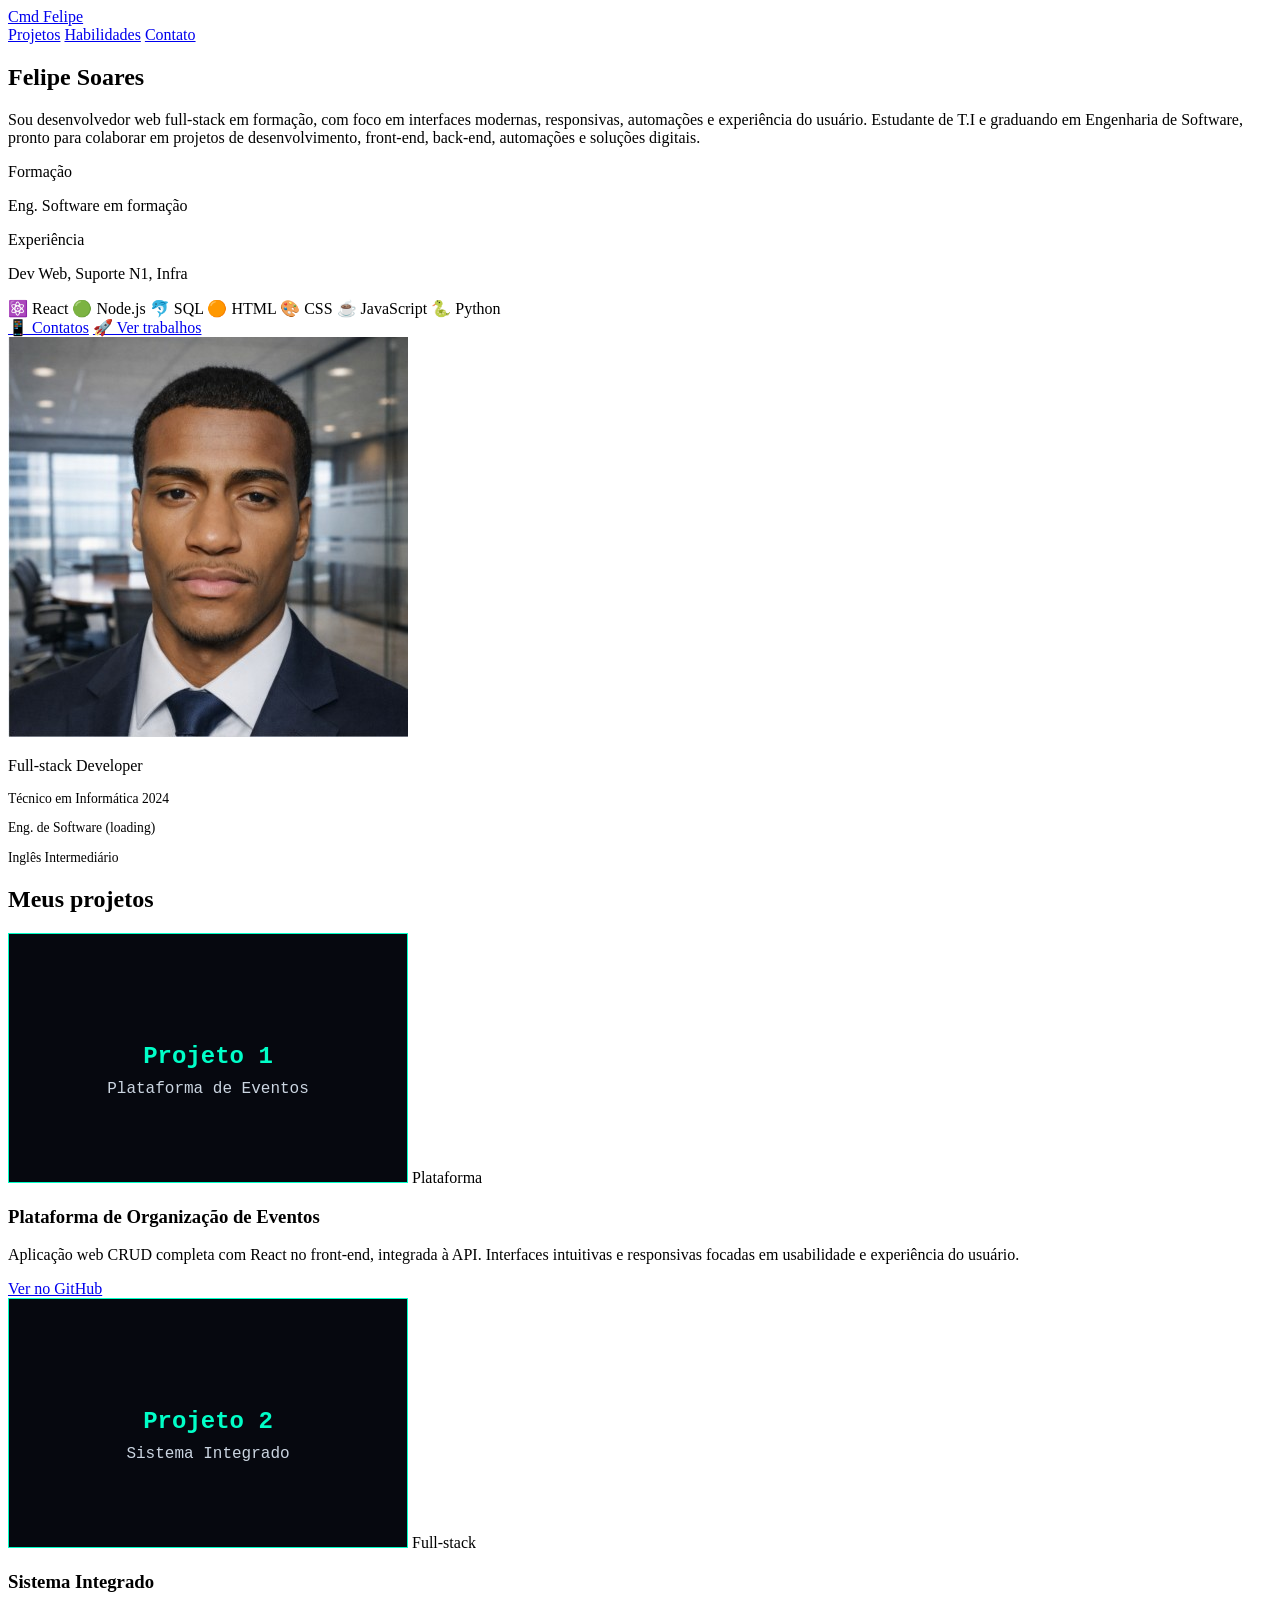
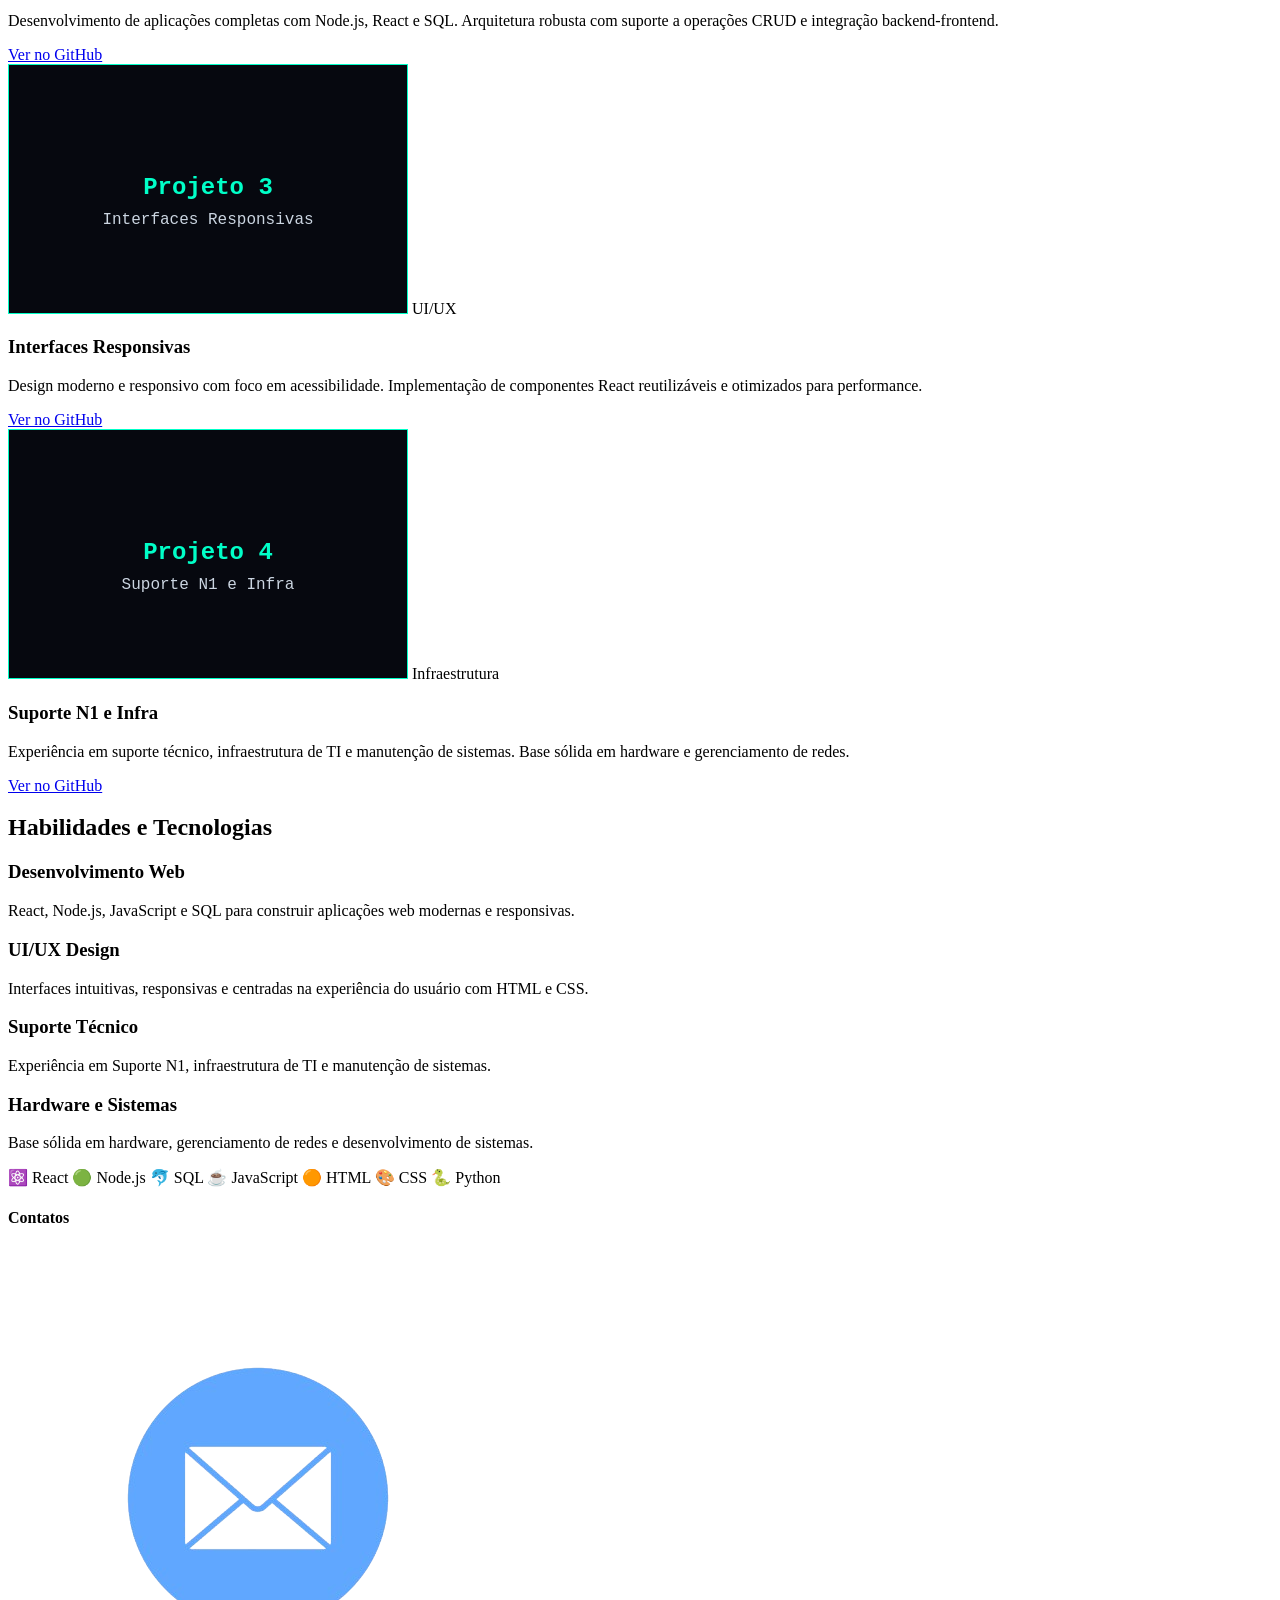
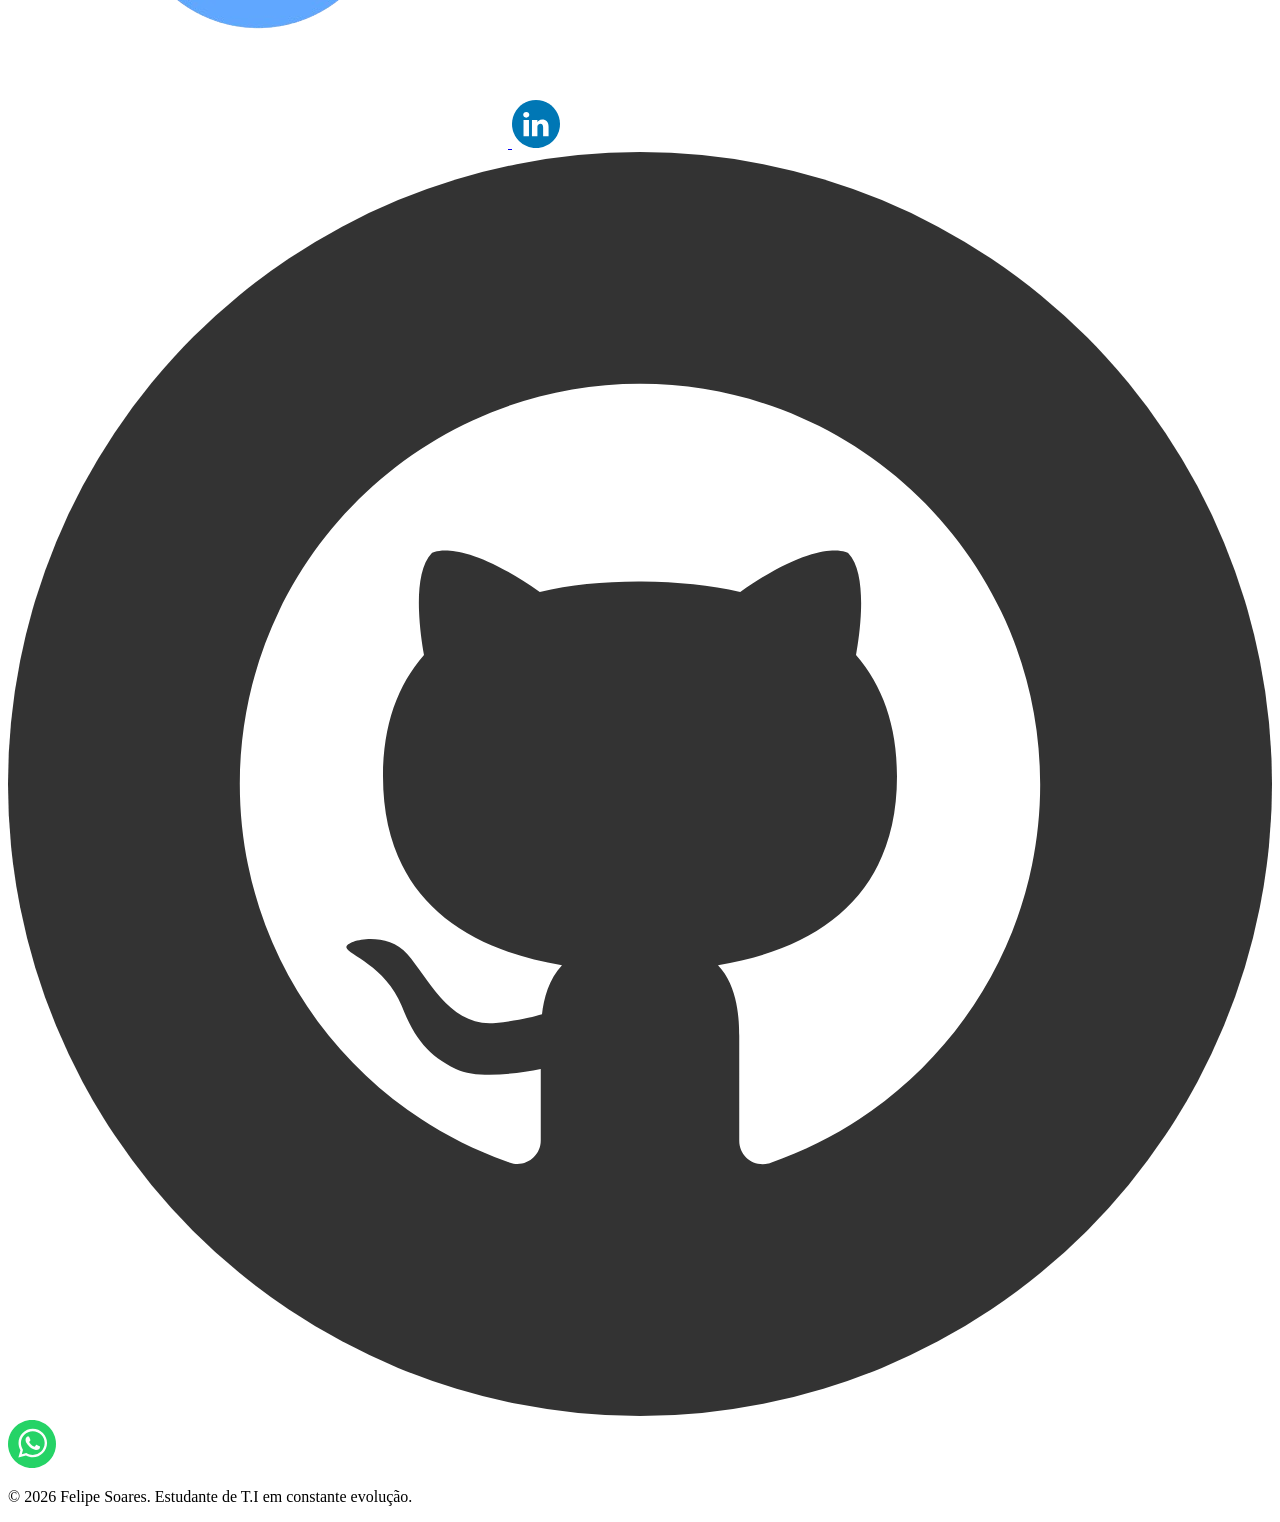
==== index.html @ 206a9bd6 "1" ====
<!DOCTYPE html>
<html lang="pt-BR">

<head>
    <meta charset="UTF-8">
    <meta name="viewport" content="width=device-width, initial-scale=1.0">
    <link rel="stylesheet" href="./index.css">
    <title>Felipe Soares | Portfólio</title>
</head>

<body>

    <div class="pagina-home">

        <header class="topo">
            <a class="logo" href="#">Cmd Felipe</a>
            <nav class="nav-menu">
                <a href="#projetos">Projetos</a>
                <a href="#servicos">Habilidades</a>
                <a href="#contato">Contato</a>
            </nav>
        </header>

        <main class="hero">
            <section class="intro">
                <h1>Felipe Soares</h1>
                <p>Sou desenvolvedor web full-stack em formação, com foco em interfaces modernas, responsivas, automações e experiência do usuário. Estudante de T.I e graduando em Engenharia de Software, pronto para colaborar em projetos de desenvolvimento, front-end, back-end, automações e soluções digitais.</p>

                <div class="info-boxes">
                    <div>
                        <span class="label">Formação</span>
                        <p>Eng. Software em formação</p>
                    </div>
                    <div>
                        <span class="label">Experiência</span>
                        <p>Dev Web, Suporte N1, Infra</p>
                    </div>
                </div>

                <div class="tech-icons" aria-label="Tecnologias">
                    <span>⚛️ React</span>
                    <span>🟢 Node.js</span>
                    <span>🐬 SQL</span>
                    <span>🟠 HTML</span>
                    <span>🎨 CSS</span>
                    <span>☕ JavaScript</span>
                    <span>🐍 Python</span>
                </div>

                <div class="contatos-rapidos">
                    <a href="#contato">📱 Contatos</a>
                    <a href="#projetos">🚀 Ver trabalhos</a>
                </div>
            </section>

            <aside class="perfil">
                <div class="foto-perfil">
                    <img src="../../../public/assets/images/Felipe.jpg" alt="Foto de perfil de Felipe Soares" />
                </div>
                <div class="perfil-dados">
                    <p>Full-stack Developer</p>
                    <p style="font-size: 0.85rem; margin-top: 0.5rem;">Técnico em Informática 2024</p>
                    <p style="font-size: 0.85rem; margin-top: 0.5rem;">Eng. de Software (loading)</p>
                    <p style="font-size: 0.85rem; margin-top: 0.5rem;">Inglês Intermediário</p>
                </div>
            </aside>
        </main>

        <main id="projetos" class="projetos">
            <h2>Meus projetos</h2>
            <div class="cards">
                <article class="card">
                    <img src="../../../public/assets/images/project1.svg" alt="Plataforma de Organização de Eventos">
                    <span class="tag">Plataforma</span>
                    <h3>Plataforma de Organização de Eventos</h3>
                    <p>Aplicação web CRUD completa com React no front-end, integrada à API. Interfaces intuitivas e responsivas focadas em usabilidade e experiência do usuário.</p>
                    <a href="https://github.com/felipe/project1" class="github-link" target="_blank">Ver no GitHub</a>
                </article>
                <article class="card">
                    <img src="../../../public/assets/images/project2.svg" alt="Sistema Integrado">
                    <span class="tag">Full-stack</span>
                    <h3>Sistema Integrado</h3>
                    <p>Desenvolvimento de aplicações completas com Node.js, React e SQL. Arquitetura robusta com suporte a operações CRUD e integração backend-frontend.</p>
                    <a href="https://github.com/felipe/project2" class="github-link" target="_blank">Ver no GitHub</a>
                </article>
                <article class="card">
                    <img src="../../../public/assets/images/project3.svg" alt="Interfaces Responsivas">
                    <span class="tag">UI/UX</span>
                    <h3>Interfaces Responsivas</h3>
                    <p>Design moderno e responsivo com foco em acessibilidade. Implementação de componentes React reutilizáveis e otimizados para performance.</p>
                    <a href="https://github.com/felipe/project3" class="github-link" target="_blank">Ver no GitHub</a>
                </article>
                <article class="card">
                    <img src="../../../public/assets/images/project4.svg" alt="Suporte N1 e Infra">
                    <span class="tag">Infraestrutura</span>
                    <h3>Suporte N1 e Infra</h3>
                    <p>Experiência em suporte técnico, infraestrutura de TI e manutenção de sistemas. Base sólida em hardware e gerenciamento de redes.</p>
                    <a href="https://github.com/felipe/project4" class="github-link" target="_blank">Ver no GitHub</a>
                </article>
            </div>
        </main>

        <main id="servicos" class="servicos">
            <h2>Habilidades e Tecnologias</h2>
            <div class="servico-lista">
                <section>
                    <h3>Desenvolvimento Web</h3>
                    <p>React, Node.js, JavaScript e SQL para construir aplicações web modernas e responsivas.</p>
                </section>
                <section>
                    <h3>UI/UX Design</h3>
                    <p>Interfaces intuitivas, responsivas e centradas na experiência do usuário com HTML e CSS.</p>
                </section>
                <section>
                    <h3>Suporte Técnico</h3>
                    <p>Experiência em Suporte N1, infraestrutura de TI e manutenção de sistemas.</p>
                </section>
                <section>
                    <h3>Hardware e Sistemas</h3>
                    <p>Base sólida em hardware, gerenciamento de redes e desenvolvimento de sistemas.</p>
                </section>
            </div>

            <div class="linguagens">
                <span>⚛️ React</span>
                <span>🟢 Node.js</span>
                <span>🐬 SQL</span>
                <span>☕ JavaScript</span>
                <span>🟠 HTML</span>
                <span>🎨 CSS</span>
                <span>🐍 Python</span>
            </div>
        </main>

        <footer id="contato" class="rodape">
            <h4>Contatos</h4>
            <div class="footer-icons">
                <a href="mailto:fs.oliveira0014@gmail.com" title="Email" class="icon-link">
                    <img src="../../../public/assets/images/Email.png" alt="Email" />
                </a>
                <a href="https://www.linkedin.com/in/felipe-soares-917616301" target="_blank" title="LinkedIn" class="icon-link">
                    <img src="../../../public/assets/images/LinkedIN.svg" alt="LinkedIn" />
                </a>
                <a href="https://github.com/felipehtt" target="_blank" title="GitHub" class="icon-link">
                    <img src="../../../public/assets/images/Github.svg" alt="GitHub" />
                </a>
                <a href="http://wa.me/5511962652061" target="_blank" title="WhatsApp" class="icon-link">
                    <img src="../../../public/assets/images/WhatsApp.svg" alt="WhatsApp" />
                </a>
            </div>
            <p class="footer-copy">© 2026 Felipe Soares. Estudante de T.I em constante evolução.</p>
        </footer>

    </div>

</body>

</html>
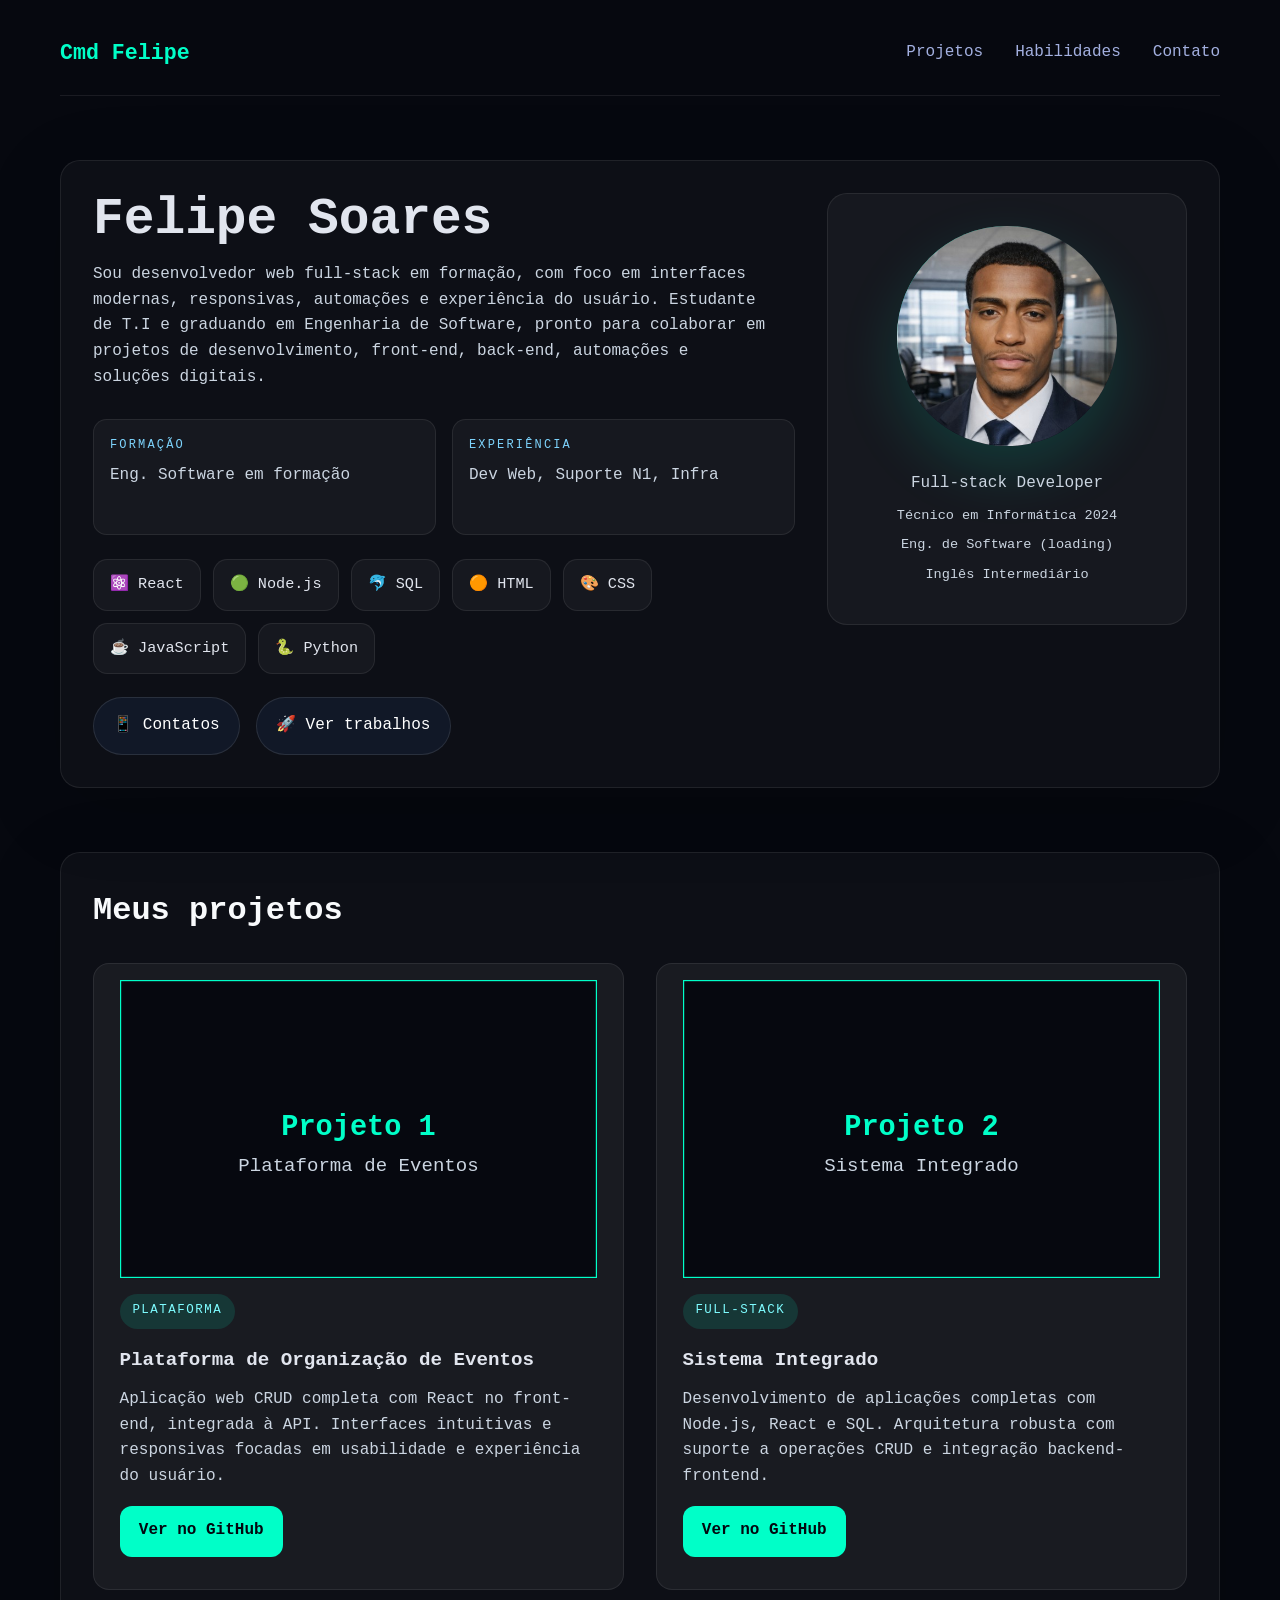
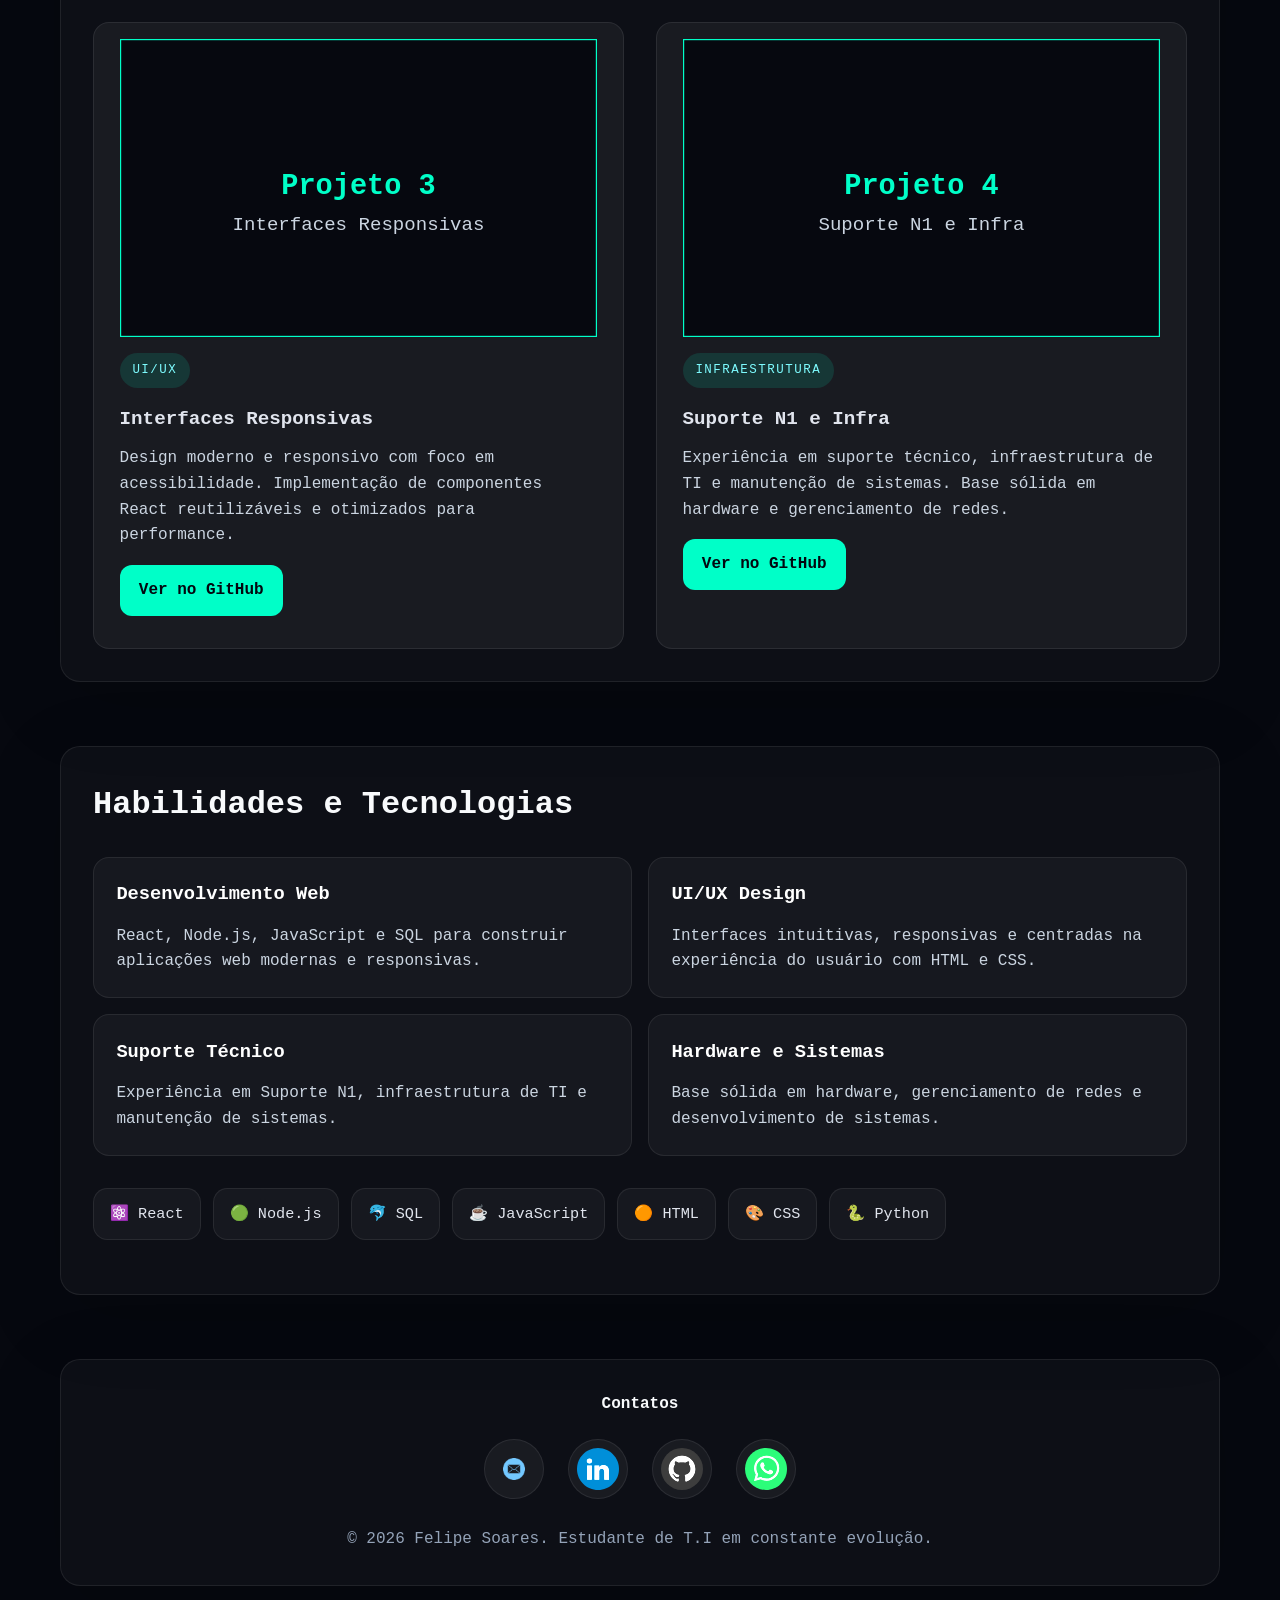
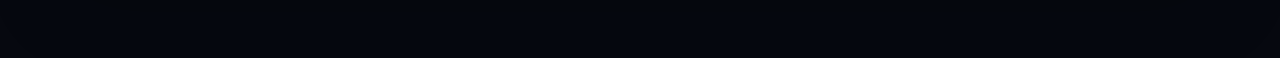
==== commit 70a6bd0f: "7" ====
--- a/index.html
+++ b/index.html
@@ -55,7 +55,7 @@
 
             <aside class="perfil">
                 <div class="foto-perfil">
-                    <img src="../../../public/assets/images/Felipe.jpg" alt="Foto de perfil de Felipe Soares" />
+                    <img src="./public/assets/images/Felipe.jpg" alt="Foto de perfil de Felipe Soares" />
                 </div>
                 <div class="perfil-dados">
                     <p>Full-stack Developer</p>
@@ -70,28 +70,28 @@
             <h2>Meus projetos</h2>
             <div class="cards">
                 <article class="card">
-                    <img src="../../../public/assets/images/project1.svg" alt="Plataforma de Organização de Eventos">
+                    <img src="./public/assets/images/project1.svg" alt="Plataforma de Organização de Eventos">
                     <span class="tag">Plataforma</span>
                     <h3>Plataforma de Organização de Eventos</h3>
                     <p>Aplicação web CRUD completa com React no front-end, integrada à API. Interfaces intuitivas e responsivas focadas em usabilidade e experiência do usuário.</p>
                     <a href="https://github.com/felipe/project1" class="github-link" target="_blank">Ver no GitHub</a>
                 </article>
                 <article class="card">
-                    <img src="../../../public/assets/images/project2.svg" alt="Sistema Integrado">
+                    <img src="./public/assets/images/project2.svg" alt="Sistema Integrado">
                     <span class="tag">Full-stack</span>
                     <h3>Sistema Integrado</h3>
                     <p>Desenvolvimento de aplicações completas com Node.js, React e SQL. Arquitetura robusta com suporte a operações CRUD e integração backend-frontend.</p>
                     <a href="https://github.com/felipe/project2" class="github-link" target="_blank">Ver no GitHub</a>
                 </article>
                 <article class="card">
-                    <img src="../../../public/assets/images/project3.svg" alt="Interfaces Responsivas">
+                    <img src="./public/assets/images/project3.svg" alt="Interfaces Responsivas">
                     <span class="tag">UI/UX</span>
                     <h3>Interfaces Responsivas</h3>
                     <p>Design moderno e responsivo com foco em acessibilidade. Implementação de componentes React reutilizáveis e otimizados para performance.</p>
                     <a href="https://github.com/felipe/project3" class="github-link" target="_blank">Ver no GitHub</a>
                 </article>
                 <article class="card">
-                    <img src="../../../public/assets/images/project4.svg" alt="Suporte N1 e Infra">
+                    <img src="./public/assets/images/project4.svg" alt="Suporte N1 e Infra">
                     <span class="tag">Infraestrutura</span>
                     <h3>Suporte N1 e Infra</h3>
                     <p>Experiência em suporte técnico, infraestrutura de TI e manutenção de sistemas. Base sólida em hardware e gerenciamento de redes.</p>
--- a/index.css
+++ b/index.css
@@ -0,0 +1,407 @@
+:root {
+    color-scheme: dark;
+    color: #e1e5ee;
+    background: #06080f;
+    font-family: 'Courier New', Courier, monospace;
+    font-size: 16px;
+    line-height: 1.6;
+    scroll-behavior: smooth;
+}
+
+* {
+    box-sizing: border-box;
+}
+
+html, body {
+    margin: 0;
+    min-height: 100%;
+}
+
+body {
+    background: #06080f;
+    color: #e1e5ee;
+}
+
+a {
+    color: inherit;
+}
+
+.pagina-home {
+    width: min(1160px, 100% - 32px);
+    margin: 0 auto;
+    padding: 24px 0 48px;
+}
+
+.topo {
+    display: flex;
+    justify-content: space-between;
+    align-items: center;
+    gap: 1rem;
+    padding: 12px 0 24px;
+    border-bottom: 1px solid rgba(255, 255, 255, 0.08);
+}
+
+.logo {
+    font-weight: 700;
+    font-size: 1.35rem;
+    color: #00ffc8;
+    text-decoration: none;
+}
+
+.nav-menu {
+    display: flex;
+    gap: 2rem;
+    flex-wrap: wrap;
+}
+
+.nav-menu a {
+    color: #a3b0e0;
+    text-decoration: none;
+    transition: color 0.2s ease;
+}
+
+.nav-menu a:hover {
+    color: #ffffff;
+}
+
+.hero {
+    display: grid;
+    grid-template-columns: 1fr 360px;
+    gap: 2rem;
+    align-items: start;
+    padding: 2rem 0 3rem;
+}
+
+.intro .subtitulo {
+    margin: 0 0 1rem;
+    color: #00ffc8;
+    letter-spacing: 0.18em;
+    text-transform: uppercase;
+    font-size: 0.85rem;
+}
+
+.intro h1 {
+    margin: 0 0 1rem;
+    font-size: clamp(2rem, 4vw, 3.4rem);
+    line-height: 1.05;
+}
+
+.intro p {
+    max-width: 680px;
+    color: #cbd5e1;
+    margin: 0 0 1.8rem;
+}
+
+.info-boxes {
+    display: grid;
+    grid-template-columns: repeat(2, minmax(0, 1fr));
+    gap: 1rem;
+    margin-bottom: 1.5rem;
+}
+
+.info-boxes div {
+    padding: 1rem;
+    background: rgba(255, 255, 255, 0.04);
+    border: 1px solid rgba(255, 255, 255, 0.08);
+    border-radius: 0.85rem;
+}
+
+.label {
+    display: block;
+    margin-bottom: 0.5rem;
+    color: #7dd3fc;
+    text-transform: uppercase;
+    font-size: 0.75rem;
+    letter-spacing: 0.18em;
+}
+
+.tech-icons,
+.linguagens {
+    display: flex;
+    flex-wrap: wrap;
+    gap: 0.75rem;
+    margin-bottom: 1.4rem;
+}
+
+.tech-icons span,
+.linguagens span {
+    display: inline-flex;
+    align-items: center;
+    gap: 0.5rem;
+    padding: 0.8rem 1rem;
+    background: rgba(255, 255, 255, 0.04);
+    border: 1px solid rgba(255, 255, 255, 0.08);
+    border-radius: 0.9rem;
+    color: #e1e5ee;
+    font-size: 0.95rem;
+}
+
+.contatos-rapidos {
+    display: flex;
+    gap: 1rem;
+    flex-wrap: wrap;
+}
+
+.contatos-rapidos a {
+    display: inline-flex;
+    align-items: center;
+    gap: 0.5rem;
+    padding: 0.95rem 1.2rem;
+    border-radius: 999px;
+    background: #111827;
+    color: #ffffff;
+    text-decoration: none;
+    border: 1px solid rgba(255, 255, 255, 0.1);
+    transition: transform 0.2s ease, border-color 0.2s ease;
+}
+
+.contatos-rapidos a:hover {
+    transform: translateY(-2px);
+    border-color: #00ffc8;
+}
+
+.perfil {
+    display: grid;
+    gap: 1.25rem;
+    align-items: center;
+    justify-items: center;
+    text-align: center;
+    padding: 2rem;
+    background: rgba(255, 255, 255, 0.04);
+    border: 1px solid rgba(255, 255, 255, 0.08);
+    border-radius: 1.25rem;
+}
+
+.foto-perfil {
+    width: 220px;
+    height: 220px;
+    border-radius: 50%;
+    overflow: hidden;
+    background: radial-gradient(circle at top left, #00ffc8, #0b1221 60%);
+    display: grid;
+    place-items: center;
+    box-shadow: 0 25px 60px rgba(0, 255, 200, 0.15);
+}
+
+.foto-perfil img {
+    width: 100%;
+    height: 100%;
+    object-fit: cover;
+    display: block;
+}
+
+.perfil-dados {
+    color: #cbd5e1;
+}
+
+.perfil-dados p {
+    margin: 0.35rem 0;
+}
+
+.hero,
+.projetos,
+.servicos,
+.rodape {
+    background: rgba(255, 255, 255, 0.03);
+    border: 1px solid rgba(255, 255, 255, 0.08);
+    border-radius: 1.25rem;
+    padding: 2rem;
+    margin-top: 4rem;
+    margin-bottom: 1.5rem;
+    box-shadow: 0 20px 80px rgba(0, 0, 0, 0.16);
+}
+
+.projetos h2,
+.servicos h2,
+.rodape h4 {
+    margin-top: 0;
+    color: #f8fafc;
+}
+
+.projetos h2,
+.servicos h2 {
+    font-size: 2rem;
+}
+
+.cards {
+    display: grid;
+    grid-template-columns: repeat(2, minmax(0, 1fr));
+    gap: 2rem;
+    margin-top: 1.5rem;
+}
+
+@media (max-width: 768px) {
+    .cards {
+        grid-template-columns: 1fr;
+        gap: 1.5rem;
+    }
+}
+
+.card {
+    padding: 1rem 1.6rem 2rem;
+    background: rgba(255, 255, 255, 0.05);
+    border: 1px solid rgba(255, 255, 255, 0.08);
+    border-radius: 1rem;
+}
+
+.card img {
+    width: 100%;
+    height: auto;
+    border-radius: 0;
+    display: block;
+    margin-bottom: 1rem;
+}
+
+.card .tag {
+    display: inline-block;
+    margin-bottom: 1rem;
+    padding: 0.45rem 0.8rem;
+    background: rgba(0, 255, 200, 0.12);
+    color: #7efcff;
+    border-radius: 999px;
+    font-size: 0.78rem;
+    text-transform: uppercase;
+    letter-spacing: 0.12em;
+}
+
+.card h3 {
+    margin: 0 0 0.75rem;
+    font-size: 1.2rem;
+}
+
+.card p {
+    margin: 0;
+    color: #cbd5e1;
+}
+
+.github-link {
+    display: inline-block;
+    margin-top: 1rem;
+    padding: 0.8rem 1.2rem;
+    background: #00ffc8;
+    color: #03070f;
+    text-decoration: none;
+    border-radius: 0.75rem;
+    font-weight: 600;
+    transition: transform 0.2s ease, background 0.2s ease, box-shadow 0.2s ease;
+}
+
+.github-link:hover {
+    background: #00e6b8;
+    transform: translateY(-2px);
+    box-shadow: 0 10px 20px rgba(0, 255, 200, 0.18);
+}
+
+.servico-lista {
+    display: grid;
+    grid-template-columns: repeat(2, minmax(0, 1fr));
+    gap: 1rem;
+    margin: 1.5rem 0 2rem;
+}
+
+.servico-lista section {
+    padding: 1.4rem;
+    background: rgba(255, 255, 255, 0.04);
+    border: 1px solid rgba(255, 255, 255, 0.08);
+    border-radius: 1rem;
+}
+
+.servico-lista h3 {
+    margin: 0 0 0.85rem;
+    color: #ffffff;
+}
+
+.servico-lista p {
+    margin: 0;
+    color: #cbd5e1;
+}
+
+.linguagens {
+    justify-content: flex-start;
+}
+
+.rodape {
+    padding: 2rem;
+    text-align: center;
+}
+
+.footer-icons {
+    display: flex;
+    justify-content: center;
+    gap: 1.5rem;
+    flex-wrap: wrap;
+    margin-bottom: 1.75rem;
+}
+
+.icon-link {
+    display: inline-flex;
+    align-items: center;
+    justify-content: center;
+    width: 60px;
+    height: 60px;
+    border-radius: 50%;
+    background: rgba(255, 255, 255, 0.05);
+    border: 1px solid rgba(255, 255, 255, 0.08);
+    transition: all 0.3s ease;
+    text-decoration: none;
+    overflow: hidden;
+}
+
+.icon-link img {
+    width: 100%;
+    height: 100%;
+    display: block;
+    object-fit: contain;
+    padding: 8px;
+    filter: brightness(1.2);
+}
+
+.icon-link:hover {
+    transform: translateY(-8px) scale(1.1);
+    background: rgba(0, 255, 200, 0.15);
+    border-color: #00ffc8;
+    box-shadow: 0 12px 24px rgba(0, 255, 200, 0.2);
+}
+
+.footer-copy {
+    margin: 0;
+    color: #94a3b8;
+    text-align: center;
+}
+
+@media (max-width: 960px) {
+    .hero {
+        grid-template-columns: 1fr;
+    }
+
+    .cards,
+    .servico-lista {
+        grid-template-columns: 1fr;
+    }
+}
+
+@media (max-width: 640px) {
+    .topo {
+        flex-direction: column;
+        align-items: flex-start;
+    }
+
+    .nav-menu {
+        width: 100%;
+        justify-content: flex-start;
+    }
+
+    .pagina-home {
+        padding: 16px 0 32px;
+    }
+
+    .info-boxes {
+        grid-template-columns: 1fr;
+    }
+
+    .linguagens,
+    .tech-icons,
+    .contatos-rapidos {
+        justify-content: flex-start;
+    }
+}
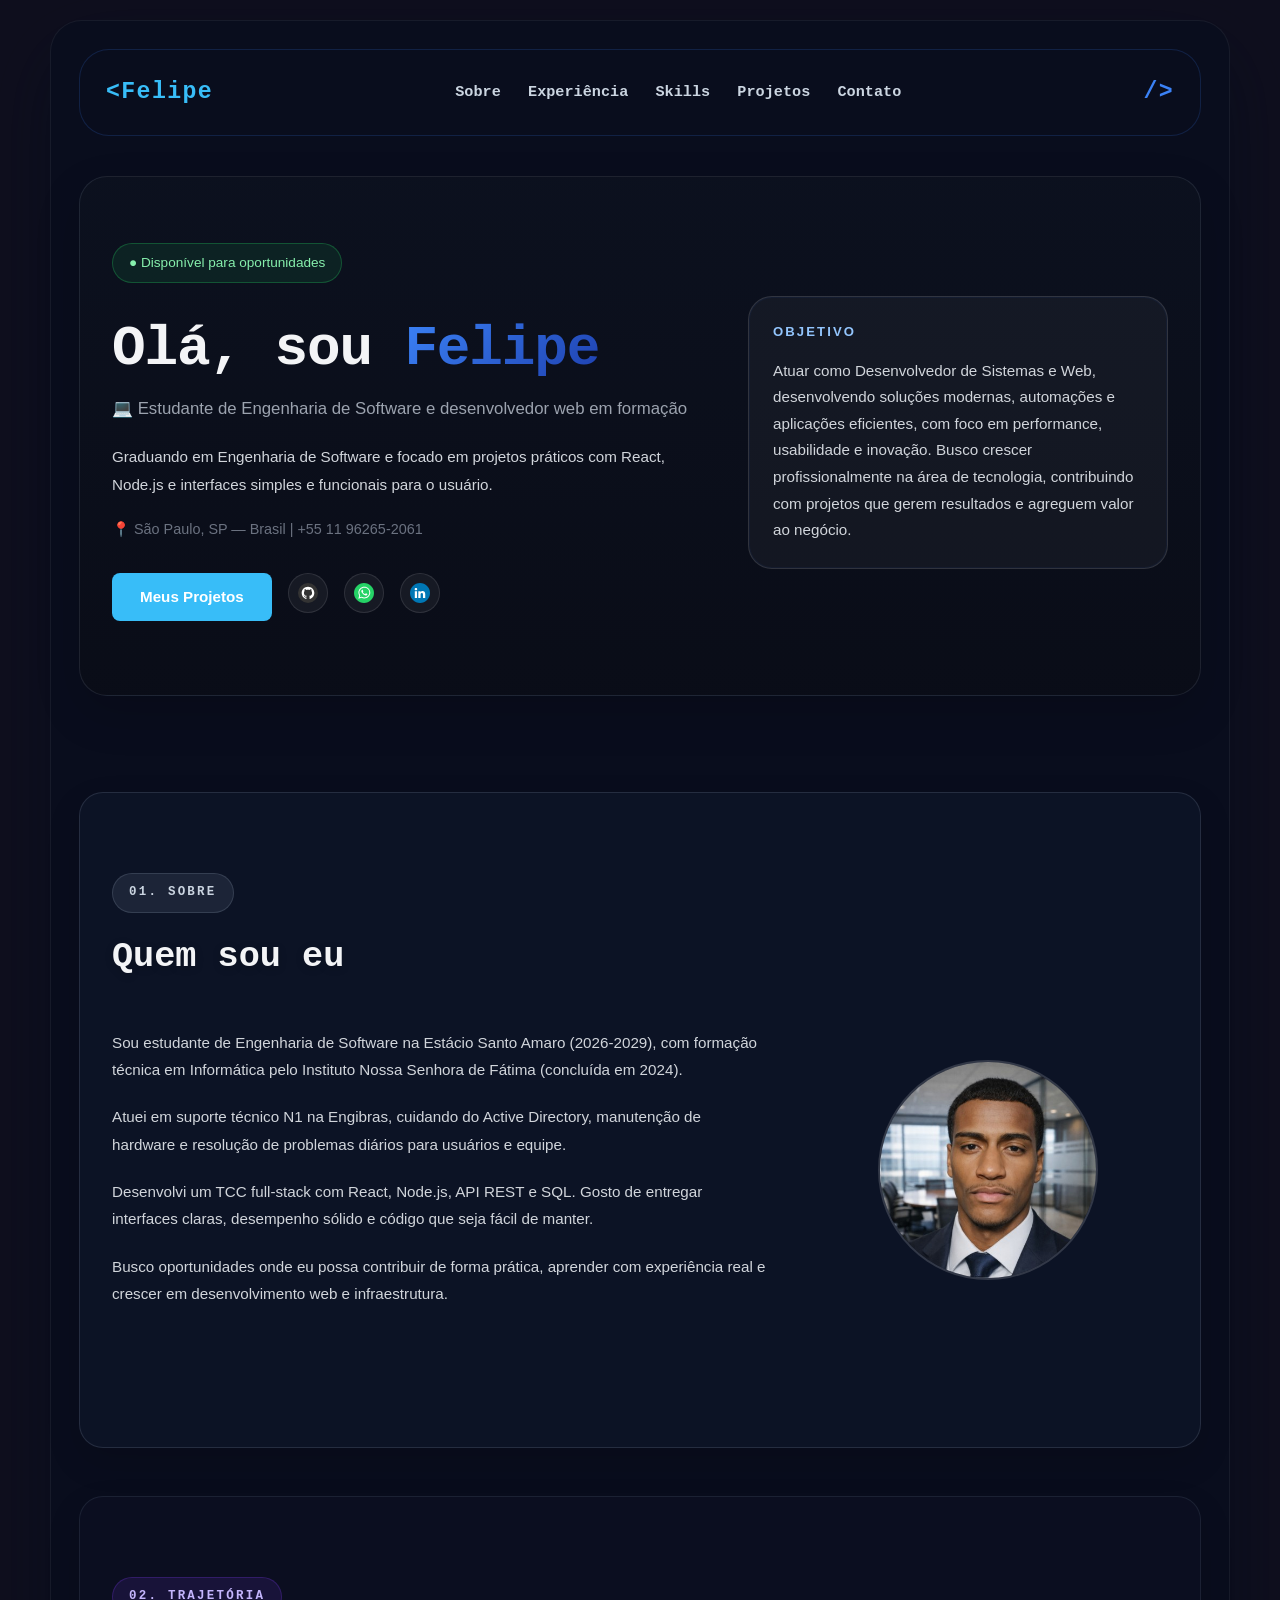
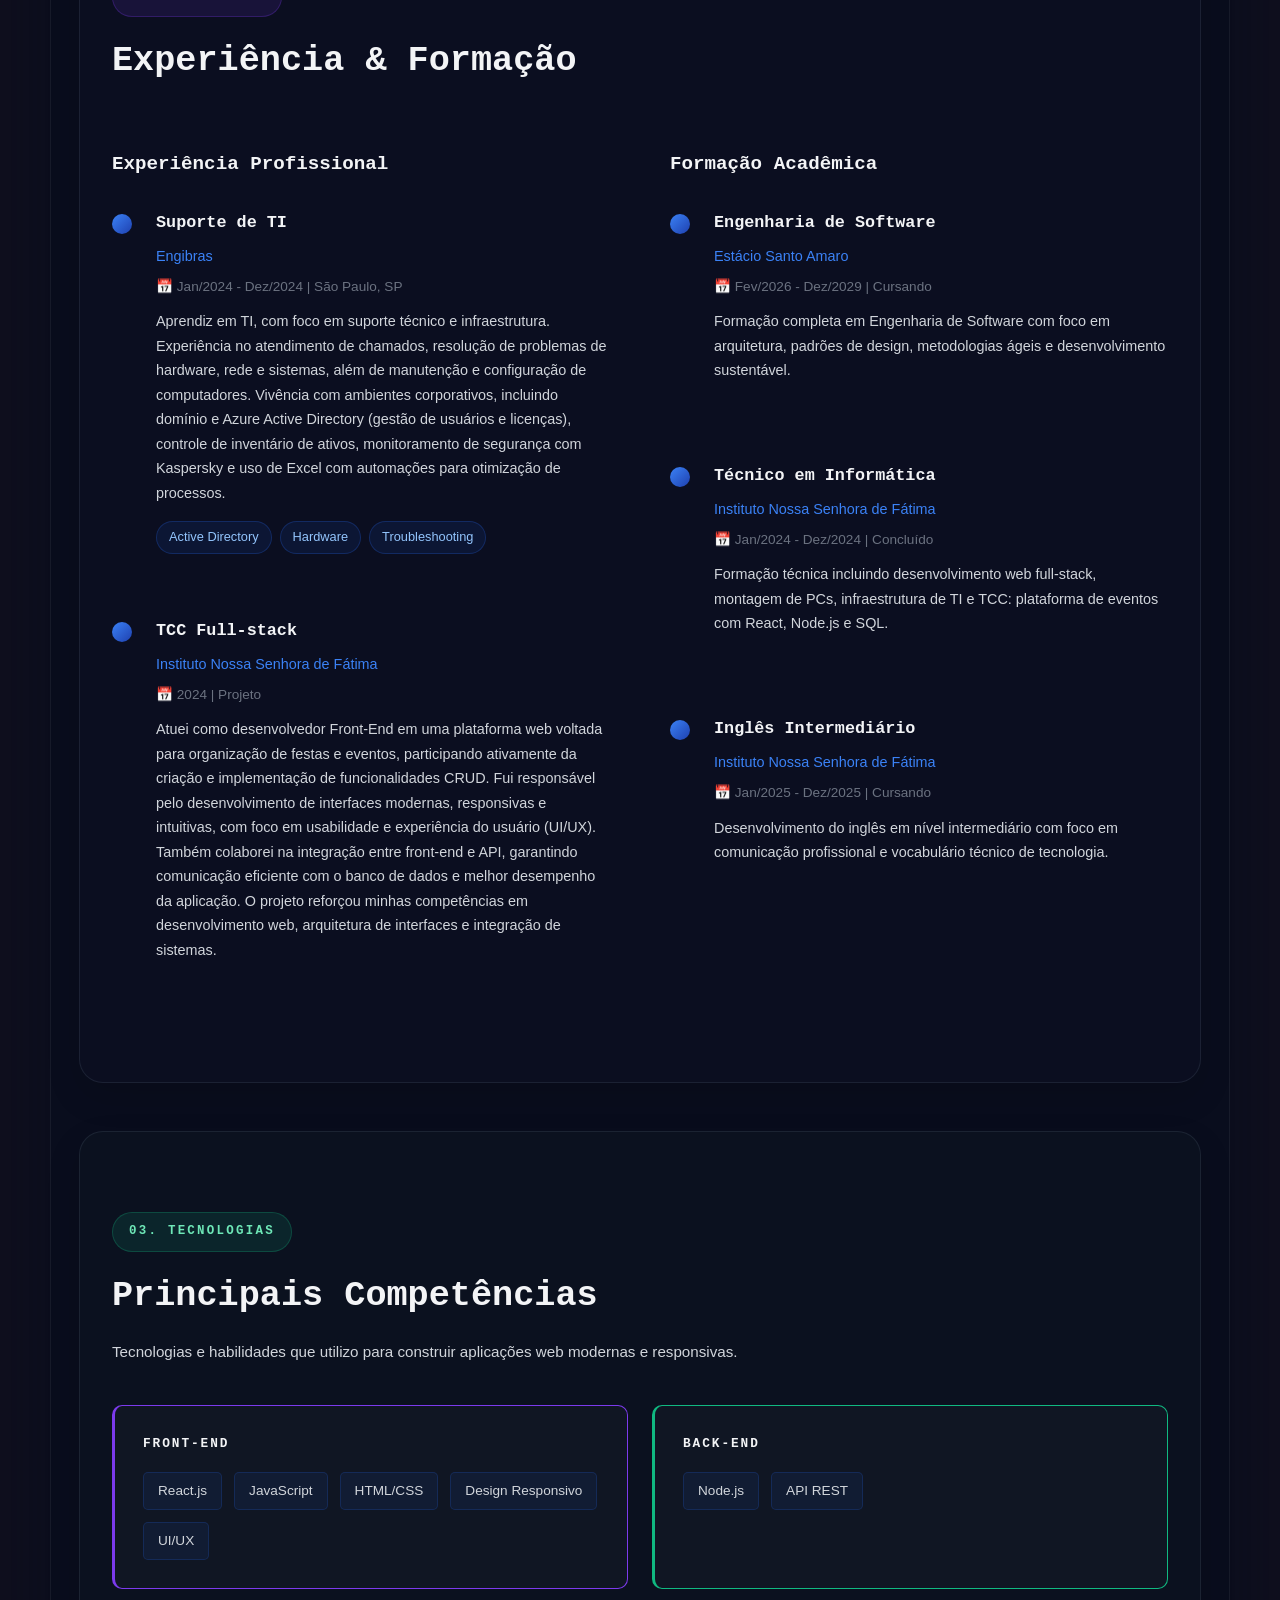
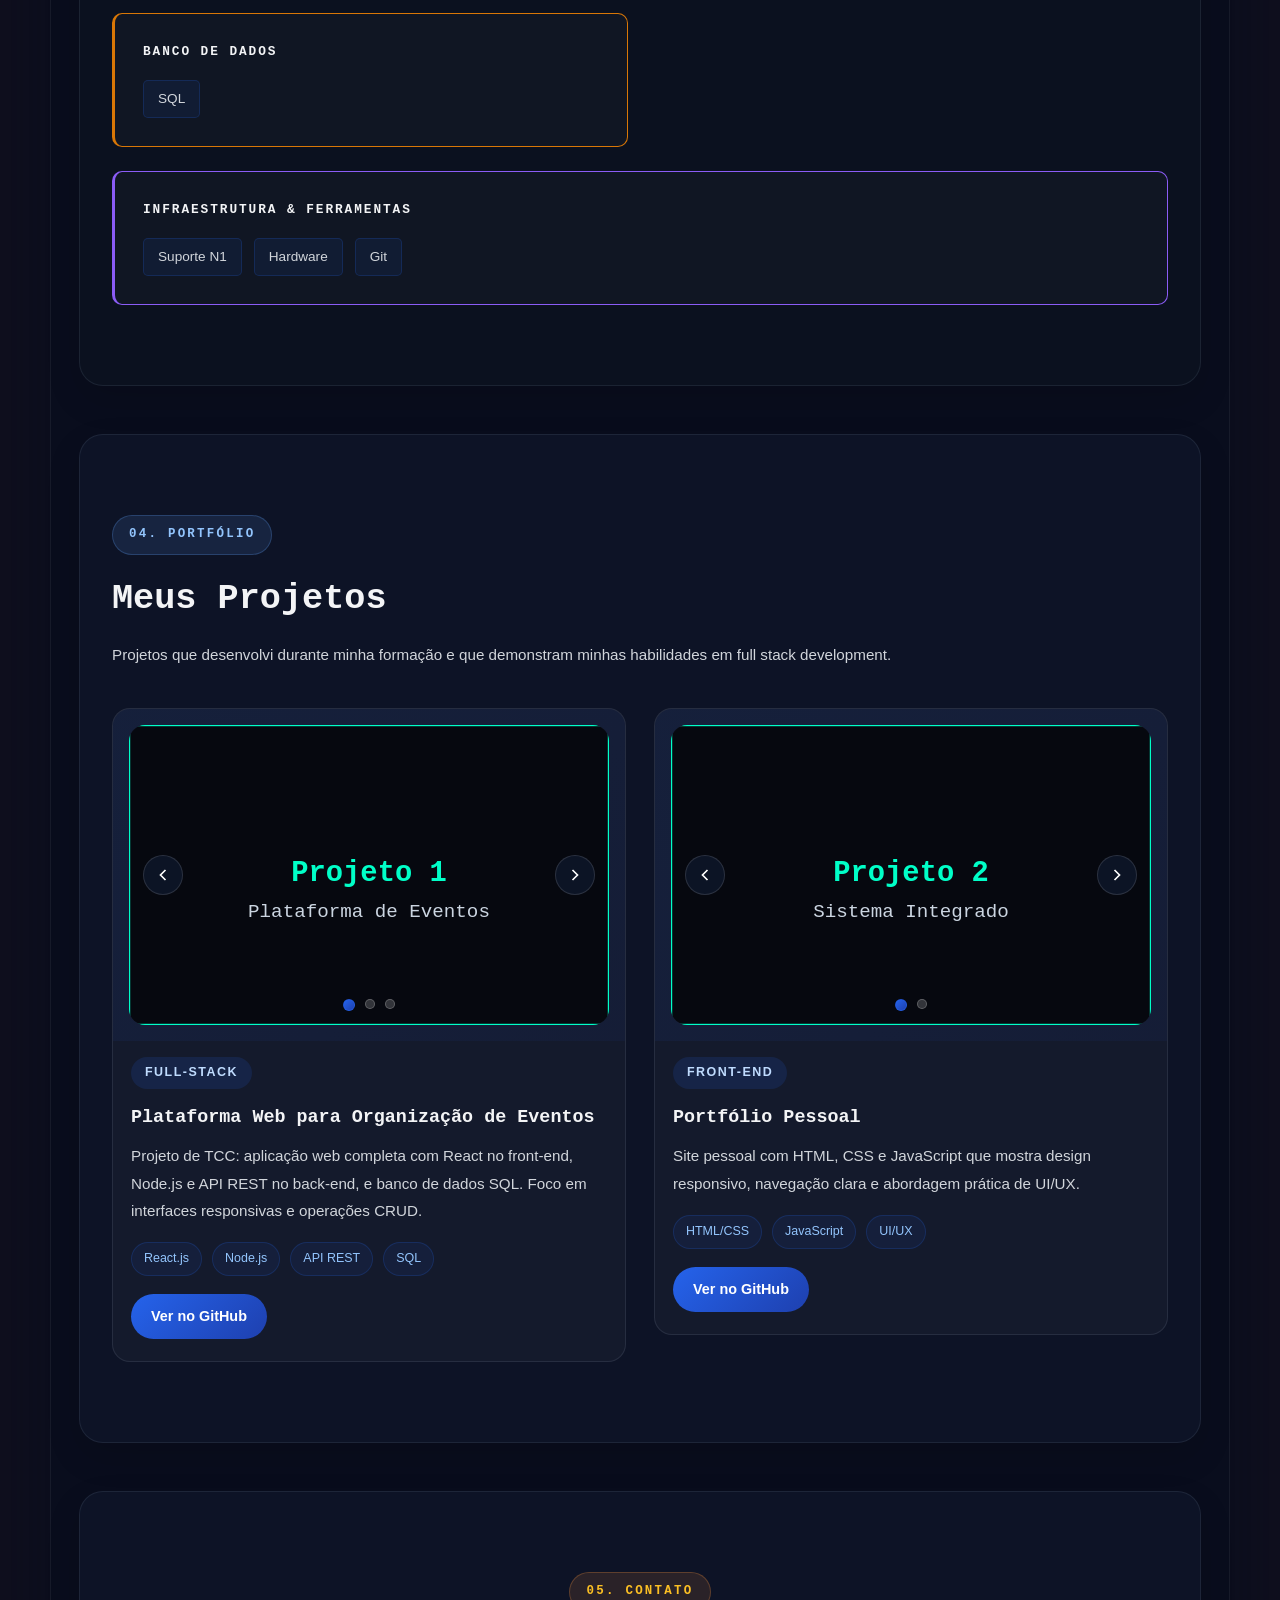
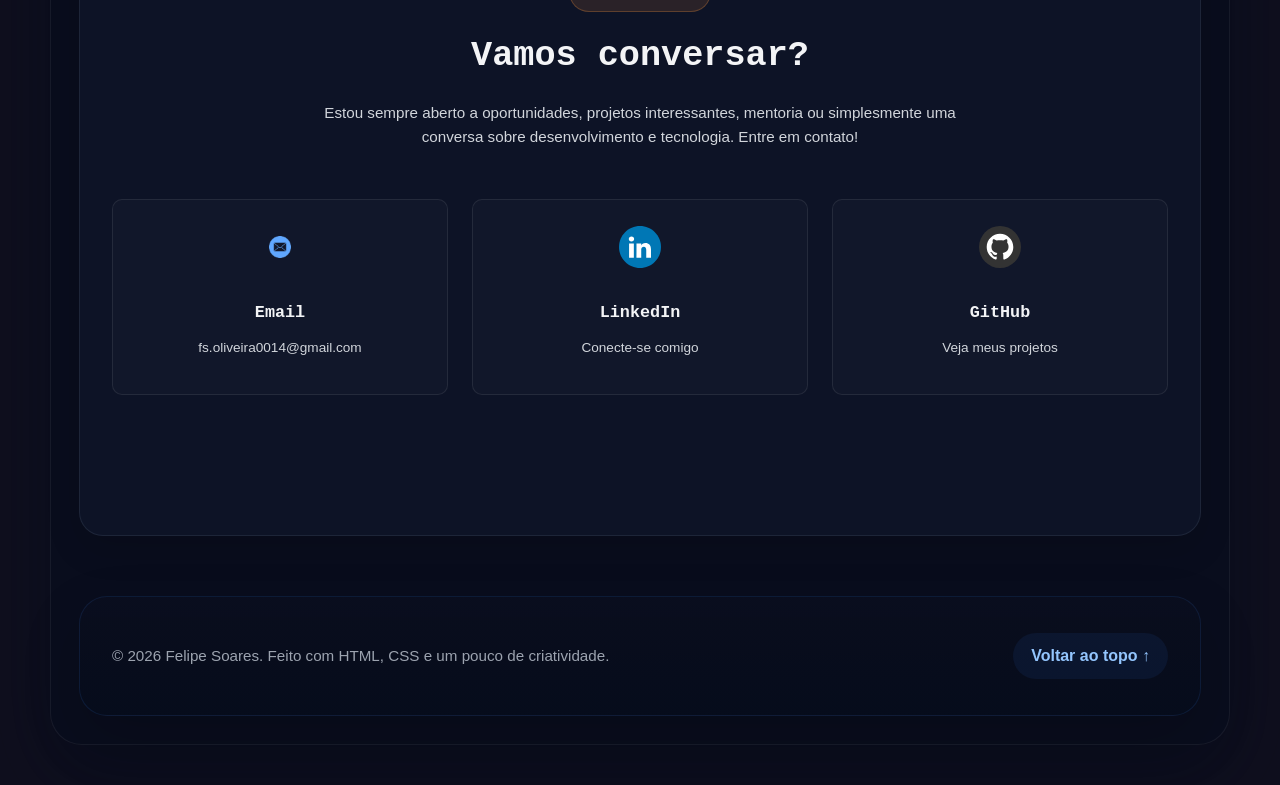
==== commit 90d258cc: "Duda" ====
--- a/index.html
+++ b/index.html
@@ -13,146 +13,351 @@
     <div class="pagina-home">
 
         <header class="topo">
-            <a class="logo" href="#">Cmd Felipe</a>
+            <a class="logo" href="#home">&lt;Felipe</a>
             <nav class="nav-menu">
+                <a href="#sobre">Sobre</a>
+                <a href="#trajetoria">Experiência</a>
+                <a href="#skills">Skills</a>
                 <a href="#projetos">Projetos</a>
-                <a href="#servicos">Habilidades</a>
                 <a href="#contato">Contato</a>
             </nav>
+            <span class="tag-close">/&gt;</span>
         </header>
 
-        <main class="hero">
-            <section class="intro">
-                <h1>Felipe Soares</h1>
-                <p>Sou desenvolvedor web full-stack em formação, com foco em interfaces modernas, responsivas, automações e experiência do usuário. Estudante de T.I e graduando em Engenharia de Software, pronto para colaborar em projetos de desenvolvimento, front-end, back-end, automações e soluções digitais.</p>
-
-                <div class="info-boxes">
-                    <div>
-                        <span class="label">Formação</span>
-                        <p>Eng. Software em formação</p>
-                    </div>
-                    <div>
-                        <span class="label">Experiência</span>
-                        <p>Dev Web, Suporte N1, Infra</p>
-                    </div>
-                </div>
-
-                <div class="tech-icons" aria-label="Tecnologias">
-                    <span>⚛️ React</span>
-                    <span>🟢 Node.js</span>
-                    <span>🐬 SQL</span>
-                    <span>🟠 HTML</span>
-                    <span>🎨 CSS</span>
-                    <span>☕ JavaScript</span>
-                    <span>🐍 Python</span>
-                </div>
-
-                <div class="contatos-rapidos">
-                    <a href="#contato">📱 Contatos</a>
-                    <a href="#projetos">🚀 Ver trabalhos</a>
-                </div>
-            </section>
-
-            <aside class="perfil">
-                <div class="foto-perfil">
-                    <img src="./public/assets/images/Felipe.jpg" alt="Foto de perfil de Felipe Soares" />
-                </div>
-                <div class="perfil-dados">
-                    <p>Full-stack Developer</p>
-                    <p style="font-size: 0.85rem; margin-top: 0.5rem;">Técnico em Informática 2024</p>
-                    <p style="font-size: 0.85rem; margin-top: 0.5rem;">Eng. de Software (loading)</p>
-                    <p style="font-size: 0.85rem; margin-top: 0.5rem;">Inglês Intermediário</p>
-                </div>
-            </aside>
+        <main class="conteudo-principal">
+
+            <!-- SEÇÃO HERO -->
+            <section id="home" class="hero-section">
+                <div class="hero-content">
+                    <div class="hero-badge">● Disponível para oportunidades</div>
+                    <h1>Olá, sou <span>Felipe</span></h1>
+                    <p class="hero-subtitle">💻 Estudante de Engenharia de Software e desenvolvedor web em formação</p>
+                    <p class="hero-description">Graduando em Engenharia de Software e focado em projetos práticos com
+                        React, Node.js e interfaces simples e funcionais para o usuário.</p>
+                    <div class="hero-location">📍 São Paulo, SP — Brasil | +55 11 96265-2061</div>
+                    <div class="hero-buttons">
+                        <a href="#projetos" class="btn-primary">Meus Projetos</a>
+                        <a href="https://github.com/felipehtt" title="GitHub" class="social-link"><img
+                                src="./public/assets/images/Github.svg" alt="GitHub"></a>
+                        <a href="https://wa.me/5511962652061" title="WhatsApp" class="social-link"><img
+                                src="./public/assets/images/WhatsApp.svg" alt="WhatsApp"></a>
+                        <a href="https://www.linkedin.com/in/felipe-soares-917616301" title="LinkedIn"
+                            class="social-link"><img src="./public/assets/images/LinkedIN.svg" alt="LinkedIn"></a>
+                    </div>
+                </div>
+                <aside class="hero-panel">
+                    <div class="hero-panel-card hero-panel-objective">
+                        <p class="hero-panel-label">Objetivo</p>
+                        <p class="hero-panel-note">Atuar como Desenvolvedor de Sistemas e Web, desenvolvendo soluções
+                            modernas, automações e aplicações eficientes, com foco em performance, usabilidade e
+                            inovação. Busco crescer profissionalmente na área de tecnologia, contribuindo com projetos
+                            que gerem resultados e agreguem valor ao negócio.</p>
+                    </div>
+                </aside>
+            </section>
+
+            <!-- SEÇÃO 01. SOBRE -->
+            <section id="sobre" class="section-sobre">
+                <div class="section-label">01. sobre</div>
+                <h2>Quem sou eu</h2>
+
+                <div class="sobre-content">
+                    <div class="sobre-text">
+                        <p>Sou estudante de Engenharia de Software na Estácio Santo Amaro (2026-2029), com formação
+                            técnica em Informática pelo Instituto Nossa Senhora de Fátima (concluída em 2024).</p>
+                        <p>Atuei em suporte técnico N1 na Engibras, cuidando do Active Directory, manutenção de hardware
+                            e resolução de problemas diários para usuários e equipe.</p>
+                        <p>Desenvolvi um TCC full-stack com React, Node.js, API REST e SQL. Gosto de entregar interfaces
+                            claras, desempenho sólido e código que seja fácil de manter.</p>
+                        <p>Busco oportunidades onde eu possa contribuir de forma prática, aprender com experiência real
+                            e crescer em desenvolvimento web e infraestrutura.</p>
+                    </div>
+                    <aside class="sobre-profile">
+                        <div class="profile-image">
+                            <img src="./public/assets/images/Felipe.jpg" alt="Foto de Felipe Soares">
+                        </div>
+                    </aside>
+                </div>
+
+            </section>
+
+            <!-- SEÇÃO 02. TRAJETÓRIA -->
+            <section id="trajetoria" class="section-trajetoria">
+                <div class="section-label">02. trajetória</div>
+                <h2>Experiência & Formação</h2>
+
+                <div class="trajetoria-grid">
+                    <div class="trajetoria-column">
+                        <h3>Experiência Profissional</h3>
+                        <div class="timeline">
+                            <div class="timeline-item">
+                                <div class="timeline-dot"></div>
+                                <div class="timeline-content">
+                                    <h4>Suporte de TI</h4>
+                                    <p class="company">Engibras</p>
+                                    <p class="date">📅 Jan/2024 - Dez/2024 | São Paulo, SP</p>
+                                    <p class="description">Aprendiz em TI, com foco em suporte técnico e
+                                        infraestrutura. Experiência no atendimento de chamados, resolução de problemas
+                                        de hardware, rede e sistemas, além de manutenção e configuração de computadores.
+                                        Vivência com ambientes corporativos, incluindo domínio e Azure Active Directory
+                                        (gestão de usuários e licenças), controle de inventário de ativos, monitoramento
+                                        de segurança com Kaspersky e uso de Excel com automações para otimização de
+                                        processos.</p>
+                                    <div class="skills-tags">
+                                        <span>Active Directory</span>
+                                        <span>Hardware</span>
+                                        <span>Troubleshooting</span>
+                                    </div>
+                                </div>
+                            </div>
+                            <div class="timeline-item">
+                                <div class="timeline-dot"></div>
+                                <div class="timeline-content">
+                                    <h4>TCC Full-stack</h4>
+                                    <p class="company">Instituto Nossa Senhora de Fátima</p>
+                                    <p class="date">📅 2024 | Projeto</p>
+                                    <p class="description">Atuei como desenvolvedor Front-End em uma plataforma web
+                                        voltada para organização de festas e eventos, participando ativamente da criação
+                                        e implementação de funcionalidades CRUD. Fui responsável pelo desenvolvimento de
+                                        interfaces modernas, responsivas e intuitivas, com foco em usabilidade e
+                                        experiência do usuário (UI/UX). Também colaborei na integração entre front-end e
+                                        API, garantindo comunicação eficiente com o banco de dados e melhor desempenho
+                                        da aplicação. O projeto reforçou minhas competências em desenvolvimento web,
+                                        arquitetura de interfaces e integração de sistemas.</p>
+                                </div>
+                            </div>
+                        </div>
+                    </div>
+
+                    <div class="trajetoria-column">
+                        <h3>Formação Acadêmica</h3>
+                        <div class="timeline">
+                            <div class="timeline-item">
+                                <div class="timeline-dot"></div>
+                                <div class="timeline-content">
+                                    <h4>Engenharia de Software</h4>
+                                    <p class="company">Estácio Santo Amaro</p>
+                                    <p class="date">📅 Fev/2026 - Dez/2029 | Cursando</p>
+                                    <p class="description">Formação completa em Engenharia de Software com foco em
+                                        arquitetura, padrões de design, metodologias ágeis e desenvolvimento
+                                        sustentável.</p>
+                                </div>
+                            </div>
+
+                            <div class="timeline-item">
+                                <div class="timeline-dot"></div>
+                                <div class="timeline-content">
+                                    <h4>Técnico em Informática</h4>
+                                    <p class="company">Instituto Nossa Senhora de Fátima</p>
+                                    <p class="date">📅 Jan/2024 - Dez/2024 | Concluído</p>
+                                    <p class="description">Formação técnica incluindo desenvolvimento web full-stack,
+                                        montagem de PCs, infraestrutura de TI e TCC: plataforma de eventos com React,
+                                        Node.js e SQL.</p>
+                                </div>
+                            </div>
+
+                            <div class="timeline-item">
+                                <div class="timeline-dot"></div>
+                                <div class="timeline-content">
+                                    <h4>Inglês Intermediário</h4>
+                                    <p class="company">Instituto Nossa Senhora de Fátima</p>
+                                    <p class="date">📅 Jan/2025 - Dez/2025 | Cursando</p>
+                                    <p class="description">Desenvolvimento do inglês em nível intermediário com foco em
+                                        comunicação profissional e vocabulário técnico de tecnologia.</p>
+                                </div>
+                            </div>
+                        </div>
+                    </div>
+                </div>
+            </section>
+
+            <!-- SEÇÃO 03. SKILLS -->
+            <section id="skills" class="section-skills">
+                <div class="section-label">03. tecnologias</div>
+                <h2>Principais Competências</h2>
+                <p class="skills-description">Tecnologias e habilidades que utilizo para construir aplicações web
+                    modernas e responsivas.</p>
+
+                <div class="skills-grid">
+                    <div class="skill-category" style="border-color: #7c3aed;">
+                        <h3>FRONT-END</h3>
+                        <div class="skill-tags">
+                            <span>React.js</span>
+                            <span>JavaScript</span>
+                            <span>HTML/CSS</span>
+                            <span>Design Responsivo</span>
+                            <span>UI/UX</span>
+                        </div>
+                    </div>
+
+                    <div class="skill-category" style="border-color: #10b981;">
+                        <h3>BACK-END</h3>
+                        <div class="skill-tags">
+                            <span>Node.js</span>
+                            <span>API REST</span>
+                        </div>
+                    </div>
+
+                    <div class="skill-category" style="border-color: #d97706;">
+                        <h3>BANCO DE DADOS</h3>
+                        <div class="skill-tags">
+                            <span>SQL</span>
+                        </div>
+                    </div>
+
+                    <div class="skill-category" style="border-color: #8b5cf6; grid-column: 1 / -1;">
+                        <h3>INFRAESTRUTURA & FERRAMENTAS</h3>
+                        <div class="skill-tags">
+                            <span>Suporte N1</span>
+                            <span>Hardware</span>
+                            <span>Git</span>
+                        </div>
+                    </div>
+                </div>
+            </section>
+
+            <!-- SEÇÃO 04. PROJETOS -->
+            <section id="projetos" class="section-projetos">
+                <div class="section-label">04. portfólio</div>
+                <h2>Meus Projetos</h2>
+                <p class="projects-description">Projetos que desenvolvi durante minha formação e que demonstram minhas
+                    habilidades em full stack development.</p>
+
+                <div class="cards">
+                    <article class="card">
+                        <div class="card-image">
+                            <div class="project-gallery">
+                                <div class="project-gallery-track">
+                                    <div class="project-gallery-slide">
+                                        <img src="./public/assets/images/project1.svg"
+                                            alt="Projeto de eventos - imagem 1">
+                                    </div>
+                                    <div class="project-gallery-slide">
+                                        <img src="./public/assets/images/project3.svg"
+                                            alt="Projeto de eventos - imagem 2">
+                                    </div>
+                                    <div class="project-gallery-slide">
+                                        <img src="./public/assets/images/project4.svg"
+                                            alt="Projeto de eventos - imagem 3">
+                                    </div>
+                                </div>
+                                <button class="gallery-btn gallery-prev" aria-label="Foto anterior">
+                                    <svg width="20" height="20" viewBox="0 0 24 24" fill="none" stroke="currentColor"
+                                        stroke-width="2">
+                                        <polyline points="15 18 9 12 15 6"></polyline>
+                                    </svg>
+                                </button>
+                                <button class="gallery-btn gallery-next" aria-label="Próxima foto">
+                                    <svg width="20" height="20" viewBox="0 0 24 24" fill="none" stroke="currentColor"
+                                        stroke-width="2">
+                                        <polyline points="9 18 15 12 9 6"></polyline>
+                                    </svg>
+                                </button>
+                                <div class="gallery-dots">
+                                    <button class="gallery-dot active" data-slide="0" aria-label="Ver foto 1"></button>
+                                    <button class="gallery-dot" data-slide="1" aria-label="Ver foto 2"></button>
+                                    <button class="gallery-dot" data-slide="2" aria-label="Ver foto 3"></button>
+                                </div>
+                            </div>
+                        </div>
+                        <span class="tag">Full-stack</span>
+                        <h3>Plataforma Web para Organização de Eventos</h3>
+                        <p>Projeto de TCC: aplicação web completa com React no front-end, Node.js e API REST no
+                            back-end, e banco de dados SQL. Foco em interfaces responsivas e operações CRUD.</p>
+                        <div class="card-tech">
+                            <span>React.js</span>
+                            <span>Node.js</span>
+                            <span>API REST</span>
+                            <span>SQL</span>
+                        </div>
+                        <a href="https://github.com/felipehtt" class="github-link" target="_blank">Ver no GitHub</a>
+                    </article>
+
+                    <article class="card">
+                        <div class="card-image">
+                            <div class="project-gallery">
+                                <div class="project-gallery-track">
+                                    <div class="project-gallery-slide">
+                                        <img src="./public/assets/images/project2.svg"
+                                            alt="Portfólio pessoal - imagem 1">
+                                    </div>
+                                    <div class="project-gallery-slide">
+                                        <img src="./public/assets/images/project3.svg"
+                                            alt="Portfólio pessoal - imagem 2">
+                                    </div>
+                                </div>
+                                <button class="gallery-btn gallery-prev" aria-label="Foto anterior">
+                                    <svg width="20" height="20" viewBox="0 0 24 24" fill="none" stroke="currentColor"
+                                        stroke-width="2">
+                                        <polyline points="15 18 9 12 15 6"></polyline>
+                                    </svg>
+                                </button>
+                                <button class="gallery-btn gallery-next" aria-label="Próxima foto">
+                                    <svg width="20" height="20" viewBox="0 0 24 24" fill="none" stroke="currentColor"
+                                        stroke-width="2">
+                                        <polyline points="9 18 15 12 9 6"></polyline>
+                                    </svg>
+                                </button>
+                                <div class="gallery-dots">
+                                    <button class="gallery-dot active" data-slide="0" aria-label="Ver foto 1"></button>
+                                    <button class="gallery-dot" data-slide="1" aria-label="Ver foto 2"></button>
+                                </div>
+                            </div>
+                        </div>
+                        <span class="tag">Front-end</span>
+                        <h3>Portfólio Pessoal</h3>
+                        <p>Site pessoal com HTML, CSS e JavaScript que mostra design responsivo, navegação clara e
+                            abordagem prática de UI/UX.</p>
+                        <div class="card-tech">
+                            <span>HTML/CSS</span>
+                            <span>JavaScript</span>
+                            <span>UI/UX</span>
+                        </div>
+                        <a href="https://github.com/felipehtt" class="github-link" target="_blank">Ver no GitHub</a>
+                    </article>
+                </div>
+            </section>
+
+            <!-- SEÇÃO 05. CONTATO -->
+            <section id="contato" class="section-contato">
+                <div class="section-label">05. contato</div>
+                <h2>Vamos conversar?</h2>
+                <p class="contato-description">Estou sempre aberto a oportunidades, projetos interessantes, mentoria ou
+                    simplesmente uma conversa sobre desenvolvimento e tecnologia. Entre em contato!</p>
+
+                <div class="contato-cards">
+                    <a href="mailto:fs.oliveira0014@gmail.com" class="contato-card">
+                        <img src="./public/assets/images/Email.png" alt="Email" class="card-icon email-icon">
+                        <h3>Email</h3>
+                        <p>fs.oliveira0014@gmail.com</p>
+                    </a>
+
+                    <a href="https://www.linkedin.com/in/felipe-soares-917616301" class="contato-card" target="_blank">
+                        <img src="./public/assets/images/LinkedIN.svg" alt="LinkedIn" class="card-icon">
+                        <h3>LinkedIn</h3>
+                        <p>Conecte-se comigo</p>
+                    </a>
+
+                    <a href="https://github.com/felipehtt" class="contato-card" target="_blank">
+                        <img src="./public/assets/images/Github.svg" alt="GitHub" class="card-icon github-icon">
+                        <h3>GitHub</h3>
+                        <p>Veja meus projetos</p>
+                    </a>
+                </div>
+            </section>
+
         </main>
 
-        <main id="projetos" class="projetos">
-            <h2>Meus projetos</h2>
-            <div class="cards">
-                <article class="card">
-                    <img src="./public/assets/images/project1.svg" alt="Plataforma de Organização de Eventos">
-                    <span class="tag">Plataforma</span>
-                    <h3>Plataforma de Organização de Eventos</h3>
-                    <p>Aplicação web CRUD completa com React no front-end, integrada à API. Interfaces intuitivas e responsivas focadas em usabilidade e experiência do usuário.</p>
-                    <a href="https://github.com/felipe/project1" class="github-link" target="_blank">Ver no GitHub</a>
-                </article>
-                <article class="card">
-                    <img src="./public/assets/images/project2.svg" alt="Sistema Integrado">
-                    <span class="tag">Full-stack</span>
-                    <h3>Sistema Integrado</h3>
-                    <p>Desenvolvimento de aplicações completas com Node.js, React e SQL. Arquitetura robusta com suporte a operações CRUD e integração backend-frontend.</p>
-                    <a href="https://github.com/felipe/project2" class="github-link" target="_blank">Ver no GitHub</a>
-                </article>
-                <article class="card">
-                    <img src="./public/assets/images/project3.svg" alt="Interfaces Responsivas">
-                    <span class="tag">UI/UX</span>
-                    <h3>Interfaces Responsivas</h3>
-                    <p>Design moderno e responsivo com foco em acessibilidade. Implementação de componentes React reutilizáveis e otimizados para performance.</p>
-                    <a href="https://github.com/felipe/project3" class="github-link" target="_blank">Ver no GitHub</a>
-                </article>
-                <article class="card">
-                    <img src="./public/assets/images/project4.svg" alt="Suporte N1 e Infra">
-                    <span class="tag">Infraestrutura</span>
-                    <h3>Suporte N1 e Infra</h3>
-                    <p>Experiência em suporte técnico, infraestrutura de TI e manutenção de sistemas. Base sólida em hardware e gerenciamento de redes.</p>
-                    <a href="https://github.com/felipe/project4" class="github-link" target="_blank">Ver no GitHub</a>
-                </article>
+        <footer class="rodape">
+            <div class="footer-content">
+                <p>&copy; 2026 Felipe Soares. Feito com HTML, CSS e um pouco de criatividade.</p>
+                <a href="#home" class="footer-top">Voltar ao topo ↑</a>
             </div>
-        </main>
-
-        <main id="servicos" class="servicos">
-            <h2>Habilidades e Tecnologias</h2>
-            <div class="servico-lista">
-                <section>
-                    <h3>Desenvolvimento Web</h3>
-                    <p>React, Node.js, JavaScript e SQL para construir aplicações web modernas e responsivas.</p>
-                </section>
-                <section>
-                    <h3>UI/UX Design</h3>
-                    <p>Interfaces intuitivas, responsivas e centradas na experiência do usuário com HTML e CSS.</p>
-                </section>
-                <section>
-                    <h3>Suporte Técnico</h3>
-                    <p>Experiência em Suporte N1, infraestrutura de TI e manutenção de sistemas.</p>
-                </section>
-                <section>
-                    <h3>Hardware e Sistemas</h3>
-                    <p>Base sólida em hardware, gerenciamento de redes e desenvolvimento de sistemas.</p>
-                </section>
-            </div>
-
-            <div class="linguagens">
-                <span>⚛️ React</span>
-                <span>🟢 Node.js</span>
-                <span>🐬 SQL</span>
-                <span>☕ JavaScript</span>
-                <span>🟠 HTML</span>
-                <span>🎨 CSS</span>
-                <span>🐍 Python</span>
-            </div>
-        </main>
-
-        <footer id="contato" class="rodape">
-            <h4>Contatos</h4>
-            <div class="footer-icons">
-                <a href="mailto:fs.oliveira0014@gmail.com" title="Email" class="icon-link">
-                    <img src="../../../public/assets/images/Email.png" alt="Email" />
-                </a>
-                <a href="https://www.linkedin.com/in/felipe-soares-917616301" target="_blank" title="LinkedIn" class="icon-link">
-                    <img src="../../../public/assets/images/LinkedIN.svg" alt="LinkedIn" />
-                </a>
-                <a href="https://github.com/felipehtt" target="_blank" title="GitHub" class="icon-link">
-                    <img src="../../../public/assets/images/Github.svg" alt="GitHub" />
-                </a>
-                <a href="http://wa.me/5511962652061" target="_blank" title="WhatsApp" class="icon-link">
-                    <img src="../../../public/assets/images/WhatsApp.svg" alt="WhatsApp" />
-                </a>
-            </div>
-            <p class="footer-copy">© 2026 Felipe Soares. Estudante de T.I em constante evolução.</p>
         </footer>
 
     </div>
 
+    <script src="./script.js"></script>
 </body>
 
 </html>
--- a/index.css
+++ b/index.css
@@ -1,8 +1,8 @@
 :root {
-    color-scheme: dark;
-    color: #e1e5ee;
-    background: #06080f;
-    font-family: 'Courier New', Courier, monospace;
+    /* Tema escuro */
+    color: #d1d5db;
+    background: #0f0f1e;
+    font-family: -apple-system, BlinkMacSystemFont, 'Segoe UI', Roboto, sans-serif;
     font-size: 16px;
     line-height: 1.6;
     scroll-behavior: smooth;
@@ -18,78 +18,292 @@
 }
 
 body {
-    background: #06080f;
-    color: #e1e5ee;
+    background: #0f0f1e;
+    color: #d1d5db;
 }
 
 a {
     color: inherit;
+    text-decoration: none;
 }
 
 .pagina-home {
-    width: min(1160px, 100% - 32px);
-    margin: 0 auto;
-    padding: 24px 0 48px;
+    /* Container principal */
+    max-width: 1180px;
+    width: calc(100% - 32px);
+    margin: 20px auto 40px;
+    padding: 28px;
+    background: rgba(10, 14, 30, 0.95);
+    border-radius: 32px;
+    border: 1px solid rgba(255, 255, 255, 0.06);
+    box-shadow: 0 28px 80px rgba(3, 10, 27, 0.45);
 }
 
 .topo {
+    /* Header */
     display: flex;
     justify-content: space-between;
     align-items: center;
+    flex-wrap: wrap;
     gap: 1rem;
-    padding: 12px 0 24px;
-    border-bottom: 1px solid rgba(255, 255, 255, 0.08);
+    padding: 24px 26px;
+    background: rgba(10, 14, 30, 0.92);
+    border: 1px solid rgba(59, 130, 246, 0.18);
+    border-radius: 30px;
+    margin-bottom: 40px;
 }
 
 .logo {
-    font-weight: 700;
-    font-size: 1.35rem;
-    color: #00ffc8;
-    text-decoration: none;
+    /* Logo */
+    font-weight: 800;
+    font-size: 1.45rem;
+    color: #38bdf8;
+    font-family: 'Courier New', monospace;
+    letter-spacing: 0.06em;
 }
 
 .nav-menu {
     display: flex;
-    gap: 2rem;
+    gap: 1.7rem;
     flex-wrap: wrap;
+    flex: 1;
+    justify-content: center;
 }
 
 .nav-menu a {
-    color: #a3b0e0;
-    text-decoration: none;
-    transition: color 0.2s ease;
+    /* Links do menu */
+    color: #cbd5e1;
+    font-size: 0.95rem;
+    transition: color 0.25s ease;
+    font-family: 'Courier New', monospace;
+    font-weight: 600;
 }
 
 .nav-menu a:hover {
     color: #ffffff;
 }
 
-.hero {
+.tag-close {
+    font-weight: 800;
+    font-size: 1.45rem;
+    color: #3b82f6;
+    font-family: 'Courier New', Courier, monospace;
+    letter-spacing: 0.06em;
+    display: flex;
+    align-items: center;
+    height: 100%;
+}
+
+.header-social {
+    display: none;
+}
+
+.header-social-link {
+    display: none;
+}
+
+.hero-section {
     display: grid;
-    grid-template-columns: 1fr 360px;
+    grid-template-columns: minmax(0, 1fr) minmax(280px, 420px);
     gap: 2rem;
-    align-items: start;
-    padding: 2rem 0 3rem;
-}
-
-.intro .subtitulo {
-    margin: 0 0 1rem;
-    color: #00ffc8;
-    letter-spacing: 0.18em;
+    align-items: center;
+    padding: 56px 32px 64px;
+    min-height: 520px;
+    background: linear-gradient(180deg, rgba(12, 17, 31, 0.98), rgba(10, 13, 24, 0.98));
+    border-radius: 28px;
+    border: 1px solid rgba(148, 163, 184, 0.14);
+    box-shadow: 0 18px 45px rgba(0, 0, 0, 0.15);
+    margin-bottom: 48px;
+}
+
+.hero-content {
+    z-index: 1;
+}
+
+.hero-badge {
+    display: inline-block;
+    padding: 8px 16px;
+    background: rgba(34, 197, 94, 0.1);
+    border: 1px solid rgba(34, 197, 94, 0.3);
+    color: #86efac;
+    border-radius: 20px;
+    font-size: 0.85rem;
+    margin-bottom: 20px;
+}
+
+.hero-section h1 {
+    font-size: clamp(2.2rem, 5vw, 3.5rem);
+    line-height: 1.1;
+    margin: 16px 0;
+    font-weight: 800;
+    color: #f3f4f6;
+    font-family: 'Courier New', Courier, monospace;
+    letter-spacing: -0.02em;
+}
+
+.hero-section h1 span {
+    background: linear-gradient(135deg, #3b82f6, #1e40af);
+    -webkit-background-clip: text;
+    -webkit-text-fill-color: transparent;
+    background-clip: text;
+    font-family: 'Courier New', Courier, monospace;
+}
+
+.hero-subtitle {
+    font-size: 1.05rem;
+    color: #9ca3af;
+    margin: 16px 0;
+    font-weight: 500;
+}
+
+.hero-description {
+    color: #d1d5db;
+    font-size: 0.95rem;
+    line-height: 1.8;
+    max-width: 600px;
+    margin: 20px 0;
+}
+
+.hero-location {
+    color: #6b7280;
+    font-size: 0.9rem;
+    margin: 16px 0;
+}
+
+.hero-buttons {
+    display: flex;
+    gap: 16px;
+    margin-top: 32px;
+    flex-wrap: wrap;
+}
+
+.btn-primary {
+    /* Botão principal */
+    padding: 12px 28px;
+    background: #38bdf8;
+    color: #ffffff;
+    border: none;
+    border-radius: 8px;
+    font-weight: 700;
+    cursor: pointer;
+    font-size: 0.95rem;
+}
+
+.btn-primary:hover {
+    background: #2563eb;
+}
+.hero-panel {
+    display: grid;
+    gap: 20px;
+    width: 100%;
+    align-self: center;
+}
+
+.hero-panel-card {
+    padding: 24px;
+    background: rgba(255, 255, 255, 0.04);
+    border: 1px solid rgba(255, 255, 255, 0.12);
+    border-radius: 24px;
+    box-shadow: inset 0 0 0 1px rgba(37, 99, 235, 0.06);
+}
+
+.hero-panel-secondary {
+    background: rgba(37, 99, 235, 0.08);
+}
+
+.hero-panel-label {
+    margin: 0 0 16px;
+    font-size: 0.82rem;
     text-transform: uppercase;
-    font-size: 0.85rem;
-}
-
-.intro h1 {
-    margin: 0 0 1rem;
-    font-size: clamp(2rem, 4vw, 3.4rem);
-    line-height: 1.05;
-}
-
-.intro p {
-    max-width: 680px;
-    color: #cbd5e1;
-    margin: 0 0 1.8rem;
+    letter-spacing: 0.16em;
+    color: #93c5fd;
+    font-weight: 700;
+}
+
+.hero-panel-list {
+    list-style: none;
+    margin: 0;
+    padding: 0;
+    display: grid;
+    gap: 12px;
+}
+
+.hero-panel-list li,
+.hero-panel-note {
+    margin: 0;
+    color: #d1d5db;
+    line-height: 1.75;
+    font-size: 0.95rem;
+}
+
+.social-link {
+    /* Links sociais */
+    display: inline-flex;
+    align-items: center;
+    justify-content: center;
+    width: 40px;
+    height: 40px;
+    background: rgba(255, 255, 255, 0.05);
+    border: 1px solid rgba(255, 255, 255, 0.1);
+    border-radius: 50%;
+    font-size: 1.1rem;
+}
+
+.social-link:hover {
+    background: rgba(37, 99, 235, 0.2);
+}
+
+.social-link img {
+    width: 20px;
+    height: 20px;
+    object-fit: contain;
+}
+
+.hero-image {
+    position: relative;
+    display: flex;
+    justify-content: center;
+    align-items: center;
+}
+
+.image-placeholder {
+    position: relative;
+    width: 100%;
+    max-width: 320px;
+    height: 320px;
+    border-radius: 50%;
+    overflow: hidden;
+    background: rgba(255, 255, 255, 0.06);
+    border: 1px solid rgba(148, 163, 184, 0.24);
+    display: flex;
+    align-items: center;
+    justify-content: center;
+    box-shadow: 0 18px 35px rgba(0, 0, 0, 0.18);
+}
+
+.image-placeholder::before {
+    content: '';
+    position: absolute;
+    inset: -50%;
+    background: radial-gradient(circle, rgba(37, 99, 235, 0.2) 0%, transparent 70%);
+    animation: pulse 3s ease-in-out infinite;
+}
+
+.image-placeholder img {
+    width: 100%;
+    height: 100%;
+    object-fit: cover;
+    z-index: 1;
+    border-radius: 50%;
+}
+
+@keyframes pulse {
+    0%, 100% {
+        opacity: 0.5;
+    }
+    50% {
+        opacity: 1;
+    }
 }
 
 .info-boxes {
@@ -160,136 +374,653 @@
     border-color: #00ffc8;
 }
 
-.perfil {
+/* SEÇÃO SOBRE */
+.section-sobre {
+    padding: 80px 32px;
+    background: rgba(15, 23, 42, 0.7);
+    border: 1px solid rgba(148, 163, 184, 0.18);
+    border-radius: 24px;
+    box-shadow: 0 14px 35px rgba(0, 0, 0, 0.12);
+}
+
+.section-label {
+    display: inline-flex;
+    align-items: center;
+    gap: 0.5rem;
+    padding: 9px 16px;
+    background: rgba(59, 130, 246, 0.12);
+    border: 1px solid rgba(59, 130, 246, 0.2);
+    color: #7dd3fc;
+    font-size: 0.78rem;
+    letter-spacing: 0.18em;
+    text-transform: uppercase;
+    font-weight: 700;
+    border-radius: 999px;
+    margin-bottom: 16px;
+    font-family: 'Courier New', Courier, monospace;
+}
+
+.section-sobre .section-label,
+.section-trajetoria .section-label,
+.section-skills .section-label,
+.section-projetos .section-label,
+.section-contato .section-label {
+    background: rgba(148, 163, 184, 0.12);
+    border-color: rgba(148, 163, 184, 0.2);
+    color: #cbd5e1;
+}
+
+.section-sobre h2 {
+    font-size: 2.2rem;
+    margin: 0 0 28px;
+    font-weight: 800;
+    color: #f3f4f6;
+    font-family: 'Courier New', Courier, monospace;
+    text-shadow: 0 2px 8px rgba(0, 0, 0, 0.18);
+}
+
+.sobre-content {
     display: grid;
-    gap: 1.25rem;
+    grid-template-columns: minmax(0, 1fr) minmax(280px, 360px);
+    gap: 40px;
+    margin-bottom: 40px;
     align-items: center;
-    justify-items: center;
-    text-align: center;
-    padding: 2rem;
-    background: rgba(255, 255, 255, 0.04);
-    border: 1px solid rgba(255, 255, 255, 0.08);
-    border-radius: 1.25rem;
-}
-
-.foto-perfil {
+}
+
+.sobre-text p {
+    color: #d1d5db;
+    line-height: 1.8;
+    margin-bottom: 20px;
+    font-size: 0.95rem;
+}
+
+.sobre-profile {
+    display: flex;
+    justify-content: center;
+    align-items: center;
+}
+
+.profile-image {
     width: 220px;
     height: 220px;
     border-radius: 50%;
     overflow: hidden;
-    background: radial-gradient(circle at top left, #00ffc8, #0b1221 60%);
-    display: grid;
-    place-items: center;
-    box-shadow: 0 25px 60px rgba(0, 255, 200, 0.15);
-}
-
-.foto-perfil img {
+    border: 2px solid rgba(255, 255, 255, 0.12);
+    background: rgba(255, 255, 255, 0.04);
+}
+
+.profile-image img {
     width: 100%;
     height: 100%;
     object-fit: cover;
     display: block;
 }
 
-.perfil-dados {
-    color: #cbd5e1;
-}
-
-.perfil-dados p {
-    margin: 0.35rem 0;
-}
-
-.hero,
-.projetos,
-.servicos,
-.rodape {
-    background: rgba(255, 255, 255, 0.03);
+.profile-info p {
+    margin: 0;
+    color: #d1d5db;
+    font-size: 0.95rem;
+    line-height: 1.8;
+}
+
+/* SEÇÃO TRAJETÓRIA */
+.section-trajetoria {
+    padding: 80px 32px;
+    background: rgba(12, 16, 34, 0.78);
+    border: 1px solid rgba(148, 163, 184, 0.12);
+    border-radius: 24px;
+    box-shadow: 0 14px 35px rgba(0, 0, 0, 0.12);
+}
+
+.section-trajetoria h2 {
+    font-size: 2.2rem;
+    margin: 0 0 40px;
+    font-weight: 800;
+    color: #f3f4f6;
+    font-family: 'Courier New', Courier, monospace;
+}
+
+.section-trajetoria .section-label {
+    background: rgba(124, 58, 237, 0.12);
+    border-color: rgba(124, 58, 237, 0.25);
+    color: #c4b5fd;
+}
+
+.trajetoria-grid {
+    display: grid;
+    grid-template-columns: 1fr 1fr;
+    gap: 60px;
+}
+
+.trajetoria-column h3 {
+    font-size: 1.2rem;
+    margin-bottom: 30px;
+    color: #f3f4f6;
+    font-weight: 700;
+    font-family: 'Courier New', Courier, monospace;
+}
+
+.timeline {
+    display: grid;
+    gap: 40px;
+}
+
+.timeline-item {
+    display: grid;
+    grid-template-columns: 20px 1fr;
+    gap: 24px;
+}
+
+.timeline-dot {
+    width: 20px;
+    height: 20px;
+    background: linear-gradient(135deg, #3b82f6, #1e40af);
+    border-radius: 50%;
+    margin-top: 4px;
+}
+
+.timeline-content {
+    padding-bottom: 24px;
+    border-bottom: 1px solid rgba(255, 255, 255, 0.08);
+}
+
+.timeline-content:last-child {
+    border-bottom: none;
+}
+
+.timeline-content h4 {
+    font-size: 1.05rem;
+    margin: 0 0 8px;
+    color: #f3f4f6;
+    font-weight: 700;
+    font-family: 'Courier New', Courier, monospace;
+}
+
+.timeline-content .company {
+    color: #3b82f6;
+    font-size: 0.9rem;
+    margin: 0 0 8px;
+    font-weight: 500;
+}
+
+.timeline-content .date {
+    color: #6b7280;
+    font-size: 0.85rem;
+    margin: 0 0 12px;
+}
+
+.timeline-content .description {
+    color: #d1d5db;
+    line-height: 1.7;
+    font-size: 0.9rem;
+    margin: 0 0 16px;
+}
+
+.skills-tags {
+    display: flex;
+    flex-wrap: wrap;
+    gap: 8px;
+}
+
+.skills-tags span {
+    display: inline-block;
+    padding: 5px 12px;
+    background: rgba(37, 99, 235, 0.1);
+    border: 1px solid rgba(37, 99, 235, 0.25);
+    border-radius: 18px;
+    color: #93c5fd;
+    font-size: 0.8rem;
+    font-weight: 500;
+}
+
+/* SEÇÃO SKILLS */
+.section-skills {
+    padding: 80px 32px;
+    background: rgba(12, 20, 32, 0.78);
+    border: 1px solid rgba(148, 163, 184, 0.12);
+    border-radius: 24px;
+    box-shadow: 0 14px 35px rgba(0, 0, 0, 0.12);
+}
+
+.section-skills h2 {
+    font-size: 2.2rem;
+    margin: 0 0 16px;
+    font-weight: 800;
+    color: #f3f4f6;
+    font-family: 'Courier New', Courier, monospace;
+}
+
+.section-skills .section-label {
+    background: rgba(16, 185, 129, 0.12);
+    border-color: rgba(16, 185, 129, 0.25);
+    color: #6ee7b7;
+}
+
+.skills-description {
+    color: #d1d5db;
+    font-size: 0.95rem;
+    margin: 0 0 40px;
+}
+
+.skills-grid {
+    display: grid;
+    grid-template-columns: repeat(2, 1fr);
+    gap: 24px;
+}
+
+.skill-category {
+    padding: 28px;
+    background: rgba(255, 255, 255, 0.02);
     border: 1px solid rgba(255, 255, 255, 0.08);
-    border-radius: 1.25rem;
-    padding: 2rem;
-    margin-top: 4rem;
-    margin-bottom: 1.5rem;
-    box-shadow: 0 20px 80px rgba(0, 0, 0, 0.16);
-}
-
-.projetos h2,
-.servicos h2,
-.rodape h4 {
-    margin-top: 0;
-    color: #f8fafc;
-}
-
-.projetos h2,
-.servicos h2 {
-    font-size: 2rem;
+    border-radius: 10px;
+    border-left: 3px solid;
+    transition: all 0.3s ease;
+}
+
+.skill-category:hover {
+    background: rgba(255, 255, 255, 0.04);
+    transform: translateY(-4px);
+}
+
+.skill-category h3 {
+    font-size: 0.8rem;
+    letter-spacing: 0.15em;
+    text-transform: uppercase;
+    margin: 0 0 18px;
+    font-weight: 700;
+    color: #f3f4f6;
+    font-family: 'Courier New', Courier, monospace;
+}
+
+.skill-tags {
+    display: flex;
+    flex-wrap: wrap;
+    gap: 12px;
+}
+
+.skill-tags span {
+    display: inline-block;
+    padding: 7px 14px;
+    background: rgba(37, 99, 235, 0.08);
+    border: 1px solid rgba(37, 99, 235, 0.2);
+    border-radius: 5px;
+    color: #d1d5db;
+    font-size: 0.85rem;
+    font-weight: 500;
+}
+
+/* SEÇÃO PROJETOS */
+.section-projetos {
+    padding: 80px 32px;
+    background: rgba(15, 23, 42, 0.78);
+    border: 1px solid rgba(148, 163, 184, 0.12);
+    border-radius: 24px;
+    box-shadow: 0 14px 35px rgba(0, 0, 0, 0.12);
+}
+
+.section-projetos h2 {
+    font-size: 2.2rem;
+    margin: 0 0 16px;
+    font-weight: 800;
+    color: #f3f4f6;
+    font-family: 'Courier New', Courier, monospace;
+}
+
+.section-projetos .section-label {
+    background: rgba(96, 165, 250, 0.12);
+    border-color: rgba(96, 165, 250, 0.24);
+    color: #93c5fd;
+}
+
+.projects-description {
+    color: #d1d5db;
+    font-size: 0.95rem;
+    margin: 0 0 40px;
+}
+
+.conteudo-principal {
+    display: grid;
+    gap: 48px;
+    margin-bottom: 32px;
 }
 
 .cards {
     display: grid;
-    grid-template-columns: repeat(2, minmax(0, 1fr));
-    gap: 2rem;
-    margin-top: 1.5rem;
-}
-
-@media (max-width: 768px) {
-    .cards {
-        grid-template-columns: 1fr;
-        gap: 1.5rem;
-    }
-}
+    grid-template-columns: repeat(auto-fit, minmax(320px, 1fr));
+    gap: 28px;
+    justify-content: center;
+    align-items: start;
+}
+
+.project-gallery {
+    position: relative;
+    overflow: hidden;
+    border-radius: 16px;
+    min-height: 260px;
+    background: linear-gradient(180deg, rgba(15, 23, 42, 0.94), rgba(15, 23, 42, 0.75));
+    box-shadow: inset 0 0 0 1px rgba(255, 255, 255, 0.08), inset 0 0 20px rgba(37, 99, 235, 0.08);
+}
+
+.project-gallery-track {
+    display: flex;
+    transition: transform 0.45s ease;
+}
+
+.project-gallery-slide {
+    min-width: 100%;
+    flex-shrink: 0;
+}
+
+.project-gallery-slide img {
+    width: 100%;
+    height: 260px;
+    object-fit: cover;
+    display: block;
+}
+
+.gallery-btn {
+    position: absolute;
+    top: 50%;
+    transform: translateY(-50%);
+    width: 40px;
+    height: 40px;
+    background: rgba(15, 23, 42, 0.85);
+    border: 1px solid rgba(255, 255, 255, 0.12);
+    color: #ffffff;
+    border-radius: 50%;
+    display: flex;
+    align-items: center;
+    justify-content: center;
+    cursor: pointer;
+    transition: all 0.25s ease;
+    z-index: 2;
+}
+
+.gallery-btn:hover {
+    background: rgba(30, 41, 59, 0.95);
+}
+
+.gallery-prev {
+    left: 14px;
+}
+
+.gallery-next {
+    right: 14px;
+}
+
+.gallery-dots {
+    position: absolute;
+    left: 50%;
+    bottom: 14px;
+    transform: translateX(-50%);
+    display: flex;
+    gap: 10px;
+    z-index: 2;
+}
+
+.gallery-dot {
+    width: 10px;
+    height: 10px;
+    border-radius: 50%;
+    background: rgba(255, 255, 255, 0.18);
+    border: 1px solid rgba(255, 255, 255, 0.22);
+    cursor: pointer;
+    transition: all 0.3s ease;
+    padding: 0;
+    margin: 0;
+}
+
+.gallery-dot.active {
+    width: 12px;
+    height: 12px;
+    background: linear-gradient(135deg, #2563eb, #1e40af);
+    border-color: rgba(37, 99, 235, 0.45);
+}
+
 
 .card {
-    padding: 1rem 1.6rem 2rem;
+    padding: 0;
+    background: rgba(255, 255, 255, 0.03);
+    border: 1px solid rgba(148, 163, 184, 0.14);
+    border-radius: 18px;
+    overflow: hidden;
+    transition: transform 0.25s ease, background 0.25s ease, border-color 0.25s ease;
+}
+
+.card:hover {
+    transform: translateY(-8px);
     background: rgba(255, 255, 255, 0.05);
-    border: 1px solid rgba(255, 255, 255, 0.08);
-    border-radius: 1rem;
-}
-
-.card img {
+    border-color: rgba(37, 99, 235, 0.25);
+    box-shadow: 0 22px 50px rgba(0, 0, 0, 0.16);
+}
+
+.card-image {
     width: 100%;
     height: auto;
-    border-radius: 0;
-    display: block;
-    margin-bottom: 1rem;
+    overflow: hidden;
+    background: linear-gradient(135deg, rgba(37, 99, 235, 0.08), rgba(30, 64, 175, 0.08));
+    padding: 16px;
+}
+
+.card-image img {
+    width: 100%;
+    height: 100%;
+    object-fit: cover;
+    transition: transform 0.3s ease;
+}
+
+.card:hover .card-image img {
+    transform: scale(1.05);
 }
 
 .card .tag {
     display: inline-block;
-    margin-bottom: 1rem;
-    padding: 0.45rem 0.8rem;
-    background: rgba(0, 255, 200, 0.12);
-    color: #7efcff;
+    margin: 16px 18px 0;
+    padding: 6px 14px;
+    background: rgba(37, 99, 235, 0.14);
+    color: #bfdbfe;
     border-radius: 999px;
     font-size: 0.78rem;
     text-transform: uppercase;
     letter-spacing: 0.12em;
+    font-weight: 700;
 }
 
 .card h3 {
-    margin: 0 0 0.75rem;
-    font-size: 1.2rem;
+    margin: 14px 18px 10px;
+    font-size: 1.15rem;
+    color: #f3f4f6;
+    font-weight: 700;
+    font-family: 'Courier New', Courier, monospace;
 }
 
 .card p {
+    margin: 0 18px 18px;
+    color: #d1d5db;
+    line-height: 1.8;
+    font-size: 0.95rem;
+}
+
+.card-tech {
+    display: flex;
+    flex-wrap: wrap;
+    gap: 10px;
+    margin: 0 18px 18px;
+}
+
+.card-tech span {
+    display: inline-block;
+    padding: 6px 12px;
+    background: rgba(37, 99, 235, 0.08);
+    border: 1px solid rgba(37, 99, 235, 0.2);
+    border-radius: 999px;
+    color: #93c5fd;
+    font-size: 0.78rem;
+}
+
+.github-link {
+    display: inline-flex;
+    margin: 0 18px 22px;
+    padding: 11px 20px;
+    background: linear-gradient(135deg, #2563eb, #1e40af);
+    color: #ffffff;
+    text-decoration: none;
+    border-radius: 999px;
+    font-weight: 600;
+    font-size: 0.9rem;
+    transition: all 0.3s ease;
+    border: none;
+    cursor: pointer;
+}
+
+.github-link:hover {
+    transform: translateY(-2px);
+    box-shadow: 0 8px 16px rgba(37, 99, 235, 0.3);
+}
+
+/* SEÇÃO CONTATO */
+.section-contato {
+    padding: 80px 32px;
+    text-align: center;
+    background: rgba(15, 23, 42, 0.78);
+    border: 1px solid rgba(148, 163, 184, 0.12);
+    border-radius: 24px;
+    box-shadow: 0 14px 35px rgba(0, 0, 0, 0.12);
+}
+
+.section-contato h2 {
+    font-size: 2.2rem;
+    margin: 0 0 16px;
+    font-weight: 800;
+    color: #f3f4f6;
+    font-family: 'Courier New', Courier, monospace;
+}
+
+.section-contato .section-label {
+    background: rgba(251, 146, 60, 0.12);
+    border-color: rgba(251, 146, 60, 0.25);
+    color: #fbbf24;
+}
+
+.contato-description {
+    color: #d1d5db;
+    font-size: 0.95rem;
+    max-width: 680px;
+    margin: 0 auto 50px;
+}
+
+.contato-cards {
+    display: grid;
+    grid-template-columns: repeat(auto-fit, minmax(240px, 1fr));
+    gap: 24px;
+    margin-bottom: 60px;
+}
+
+.contato-card {
+    padding: 26px;
+    background: rgba(255, 255, 255, 0.02);
+    border: 1px solid rgba(255, 255, 255, 0.08);
+    border-radius: 10px;
+    transition: all 0.3s ease;
+    text-align: center;
+}
+
+.contato-card:hover {
+    transform: translateY(-8px);
+    background: rgba(37, 99, 235, 0.08);
+    border-color: rgba(37, 99, 235, 0.25);
+}
+
+.contato-card .card-icon {
+    width: 42px;
+    height: 42px;
+    object-fit: contain;
+    margin-bottom: 14px;
+}
+
+.github-icon {
+    width: 42px;
+    height: 42px;
+}
+
+.email-icon {
+    width: 45px;
+    height: 45px;
+}
+
+.contato-card h3 {
+    font-size: 1.05rem;
+    margin: 10px 0;
+    color: #f3f4f6;
+    font-weight: 700;
+    font-family: 'Courier New', Courier, monospace;
+}
+
+.contato-card p {
+    color: #d1d5db;
+    font-size: 0.85rem;
+    line-height: 1.6;
+    margin: 0 0 10px;
+}
+
+.card-link {
+    display: block;
+    color: #3b82f6;
+    font-weight: 600;
+    text-decoration: none;
+    transition: color 0.3s ease;
+}
+
+.contato-card:hover .card-link {
+    color: #60a5fa;
+}
+
+.contato-cta {
+    padding: 38px;
+    background: linear-gradient(135deg, rgba(37, 99, 235, 0.08), rgba(30, 64, 175, 0.08));
+    border: 1px solid rgba(37, 99, 235, 0.15);
+    border-radius: 12px;
+    margin: 40px 0;
+}
+
+/* FOOTER */
+.rodape {
+    padding: 36px 24px;
+    background: linear-gradient(180deg, rgba(10, 14, 30, 0.97), rgba(6, 12, 28, 0.98));
+    border: 1px solid rgba(59, 130, 246, 0.12);
+    border-radius: 28px;
+    text-align: center;
+    margin-top: 60px;
+    box-shadow: 0 24px 60px rgba(0, 0, 0, 0.16);
+}
+
+.footer-content {
+    display: flex;
+    justify-content: space-between;
+    align-items: center;
+    gap: 20px;
+    flex-wrap: wrap;
+    padding: 0 8px;
+}
+
+.footer-top {
+    color: #93c5fd;
+    font-weight: 700;
+    padding: 10px 18px;
+    background: rgba(59, 130, 246, 0.08);
+    border-radius: 999px;
+    transition: color 0.25s ease, background 0.25s ease;
+}
+
+.footer-top:hover {
+    color: #ffffff;
+    background: rgba(59, 130, 246, 0.18);
+}
+
+.rodape p {
     margin: 0;
-    color: #cbd5e1;
-}
-
-.github-link {
-    display: inline-block;
-    margin-top: 1rem;
-    padding: 0.8rem 1.2rem;
-    background: #00ffc8;
-    color: #03070f;
-    text-decoration: none;
-    border-radius: 0.75rem;
-    font-weight: 600;
-    transition: transform 0.2s ease, background 0.2s ease, box-shadow 0.2s ease;
-}
-
-.github-link:hover {
-    background: #00e6b8;
-    transform: translateY(-2px);
-    box-shadow: 0 10px 20px rgba(0, 255, 200, 0.18);
+    color: #9ca3af;
+    font-size: 0.95rem;
 }
 
 .servico-lista {
@@ -313,16 +1044,11 @@
 
 .servico-lista p {
     margin: 0;
-    color: #cbd5e1;
+    color: #d1d5db;
 }
 
 .linguagens {
     justify-content: flex-start;
-}
-
-.rodape {
-    padding: 2rem;
-    text-align: center;
 }
 
 .footer-icons {
@@ -337,10 +1063,10 @@
     display: inline-flex;
     align-items: center;
     justify-content: center;
-    width: 60px;
-    height: 60px;
+    width: 56px;
+    height: 56px;
     border-radius: 50%;
-    background: rgba(255, 255, 255, 0.05);
+    background: rgba(255, 255, 255, 0.04);
     border: 1px solid rgba(255, 255, 255, 0.08);
     transition: all 0.3s ease;
     text-decoration: none;
@@ -353,55 +1079,324 @@
     display: block;
     object-fit: contain;
     padding: 8px;
-    filter: brightness(1.2);
+    filter: brightness(1.1);
 }
 
 .icon-link:hover {
     transform: translateY(-8px) scale(1.1);
-    background: rgba(0, 255, 200, 0.15);
-    border-color: #00ffc8;
-    box-shadow: 0 12px 24px rgba(0, 255, 200, 0.2);
+    background: rgba(37, 99, 235, 0.12);
+    border-color: #3b82f6;
+    box-shadow: 0 12px 24px rgba(37, 99, 235, 0.15);
 }
 
 .footer-copy {
     margin: 0;
-    color: #94a3b8;
+    color: #6b7280;
     text-align: center;
 }
 
-@media (max-width: 960px) {
-    .hero {
+/* RESPONSIVE */
+@media (max-width: 1024px) {
+    .hero-section {
         grid-template-columns: 1fr;
-    }
-
-    .cards,
-    .servico-lista {
+        padding: 40px 24px 48px;
+    }
+
+    .hero-image {
+        display: none;
+    }
+
+    .sobre-content {
         grid-template-columns: 1fr;
-    }
-}
-
-@media (max-width: 640px) {
+        gap: 40px;
+    }
+
+    .trajetoria-grid {
+        grid-template-columns: 1fr;
+        gap: 40px;
+    }
+
+    .skills-grid {
+        grid-template-columns: 1fr;
+    }
+
+    .skill-category[style*="grid-column"] {
+        grid-column: auto !important;
+    }
+}
+
+@media (max-width: 768px) {
+    .pagina-home {
+        padding: 12px 12px 40px;
+        margin: 12px auto 30px;
+        width: calc(100% - 24px);
+    }
+
     .topo {
         flex-direction: column;
-        align-items: flex-start;
+        align-items: stretch;
+        padding: 14px;
+        gap: 14px;
+        margin-bottom: 24px;
     }
 
     .nav-menu {
+        justify-content: space-between;
+        gap: 0.8rem;
+        font-size: 0.85rem;
         width: 100%;
-        justify-content: flex-start;
-    }
-
+    }
+
+    .hero-section {
+        padding: 28px 16px 32px;
+        margin-bottom: 32px;
+    }
+
+    .hero-section h1 {
+        font-size: 1.8rem;
+    }
+
+    .hero-buttons {
+        flex-direction: column;
+        gap: 12px;
+    }
+
+    .btn-primary,
+    .btn-secondary {
+        width: 100%;
+        padding: 14px 24px;
+    }
+
+    .section-sobre,
+    .section-trajetoria,
+    .section-skills,
+    .section-projetos,
+    .section-contato {
+        padding: 32px 16px;
+        margin-bottom: 32px;
+        border-radius: 20px;
+    }
+
+    .section-sobre h2,
+    .section-trajetoria h2,
+    .section-skills h2,
+    .section-projetos h2,
+    .section-contato h2 {
+        font-size: 1.8rem;
+        margin-bottom: 24px;
+    }
+
+    .sobre-stats {
+        flex-direction: column;
+        gap: 30px;
+    }
+
+    .cards {
+        grid-template-columns: 1fr;
+        gap: 20px;
+    }
+
+    .contato-cards {
+        grid-template-columns: 1fr;
+        gap: 16px;
+    }
+
+    .footer-content {
+        flex-direction: column;
+        gap: 16px;
+        padding: 16px;
+    }
+}
+
+@media (max-width: 480px) {
     .pagina-home {
-        padding: 16px 0 32px;
-    }
-
-    .info-boxes {
-        grid-template-columns: 1fr;
-    }
-
-    .linguagens,
-    .tech-icons,
-    .contatos-rapidos {
-        justify-content: flex-start;
-    }
-}
+        padding: 10px 10px 30px;
+        margin: 10px auto 20px;
+        width: calc(100% - 20px);
+        border-radius: 20px;
+    }
+
+    .topo {
+        padding: 12px !important;
+        margin-bottom: 20px !important;
+        flex-direction: column;
+        gap: 10px;
+    }
+
+    .logo {
+        font-size: 1.1rem;
+    }
+
+    .nav-menu {
+        flex-direction: column;
+        gap: 8px;
+        width: 100%;
+    }
+
+    .nav-menu a {
+        font-size: 0.75rem;
+        padding: 8px 0;
+    }
+
+    .hero-section {
+        padding: 20px 12px 28px;
+        margin-bottom: 28px;
+        min-height: auto;
+    }
+
+    .hero-section h1 {
+        font-size: 1.4rem;
+        margin: 10px 0;
+    }
+
+    .hero-subtitle {
+        font-size: 0.9rem;
+        margin: 10px 0;
+    }
+
+    .hero-description {
+        font-size: 0.85rem;
+        margin: 12px 0;
+    }
+
+    .hero-location {
+        font-size: 0.8rem;
+        margin: 10px 0;
+    }
+
+    .hero-buttons {
+        gap: 10px;
+        margin-top: 16px;
+    }
+
+    .btn-primary,
+    .btn-secondary {
+        font-size: 0.8rem;
+        padding: 10px 18px;
+    }
+
+    .hero-social {
+        gap: 12px;
+        margin-top: 20px;
+    }
+
+    .social-link {
+        width: 36px;
+        height: 36px;
+    }
+
+    .section-sobre,
+    .section-trajetoria,
+    .section-skills,
+    .section-projetos,
+    .section-contato {
+        padding: 24px 12px;
+        margin-bottom: 28px;
+        border-radius: 16px;
+    }
+
+    .section-sobre h2,
+    .section-trajetoria h2,
+    .section-skills h2,
+    .section-projetos h2,
+    .section-contato h2 {
+        font-size: 1.4rem;
+        margin-bottom: 18px;
+    }
+
+    .section-label {
+        font-size: 0.7rem;
+        padding: 7px 12px;
+        margin-bottom: 14px;
+    }
+
+    .sobre-text p,
+    .timeline-content .description,
+    .contato-description {
+        font-size: 0.85rem;
+        line-height: 1.6;
+    }
+
+    .about-card {
+        padding: 16px;
+        margin-bottom: 12px;
+    }
+
+    .about-card h3 {
+        font-size: 0.95rem;
+    }
+
+    .about-card p {
+        font-size: 0.8rem;
+    }
+
+    .card-icon {
+        font-size: 1.5rem;
+    }
+
+    .card h3 {
+        font-size: 1rem;
+        margin: 12px 14px 8px;
+    }
+
+    .card p {
+        font-size: 0.8rem;
+        margin: 0 14px 12px;
+    }
+
+    .card-tech {
+        margin: 0 14px 12px;
+        gap: 6px;
+    }
+
+    .card-tech span {
+        font-size: 0.7rem;
+        padding: 4px 8px;
+    }
+
+    .github-link {
+        margin: 0 14px 16px;
+        padding: 10px 16px;
+        font-size: 0.8rem;
+    }
+
+    .contato-card {
+        padding: 18px;
+    }
+
+    .contato-card h3 {
+        font-size: 0.95rem;
+        margin: 8px 0;
+    }
+
+    .contato-card p {
+        font-size: 0.8rem;
+        margin: 0 0 8px;
+    }
+
+    .contato-card .card-icon {
+        width: 38px;
+        height: 38px;
+        margin-bottom: 10px;
+    }
+
+    .contato-cards {
+        gap: 12px;
+    }
+
+    .footer-content {
+        padding: 12px;
+        flex-direction: column;
+        gap: 12px;
+    }
+
+    .rodape {
+        border-radius: 16px;
+        padding: 16px 12px;
+        margin-top: 28px;
+    }
+
+    .rodape p {
+        font-size: 0.8rem;
+    }
+}
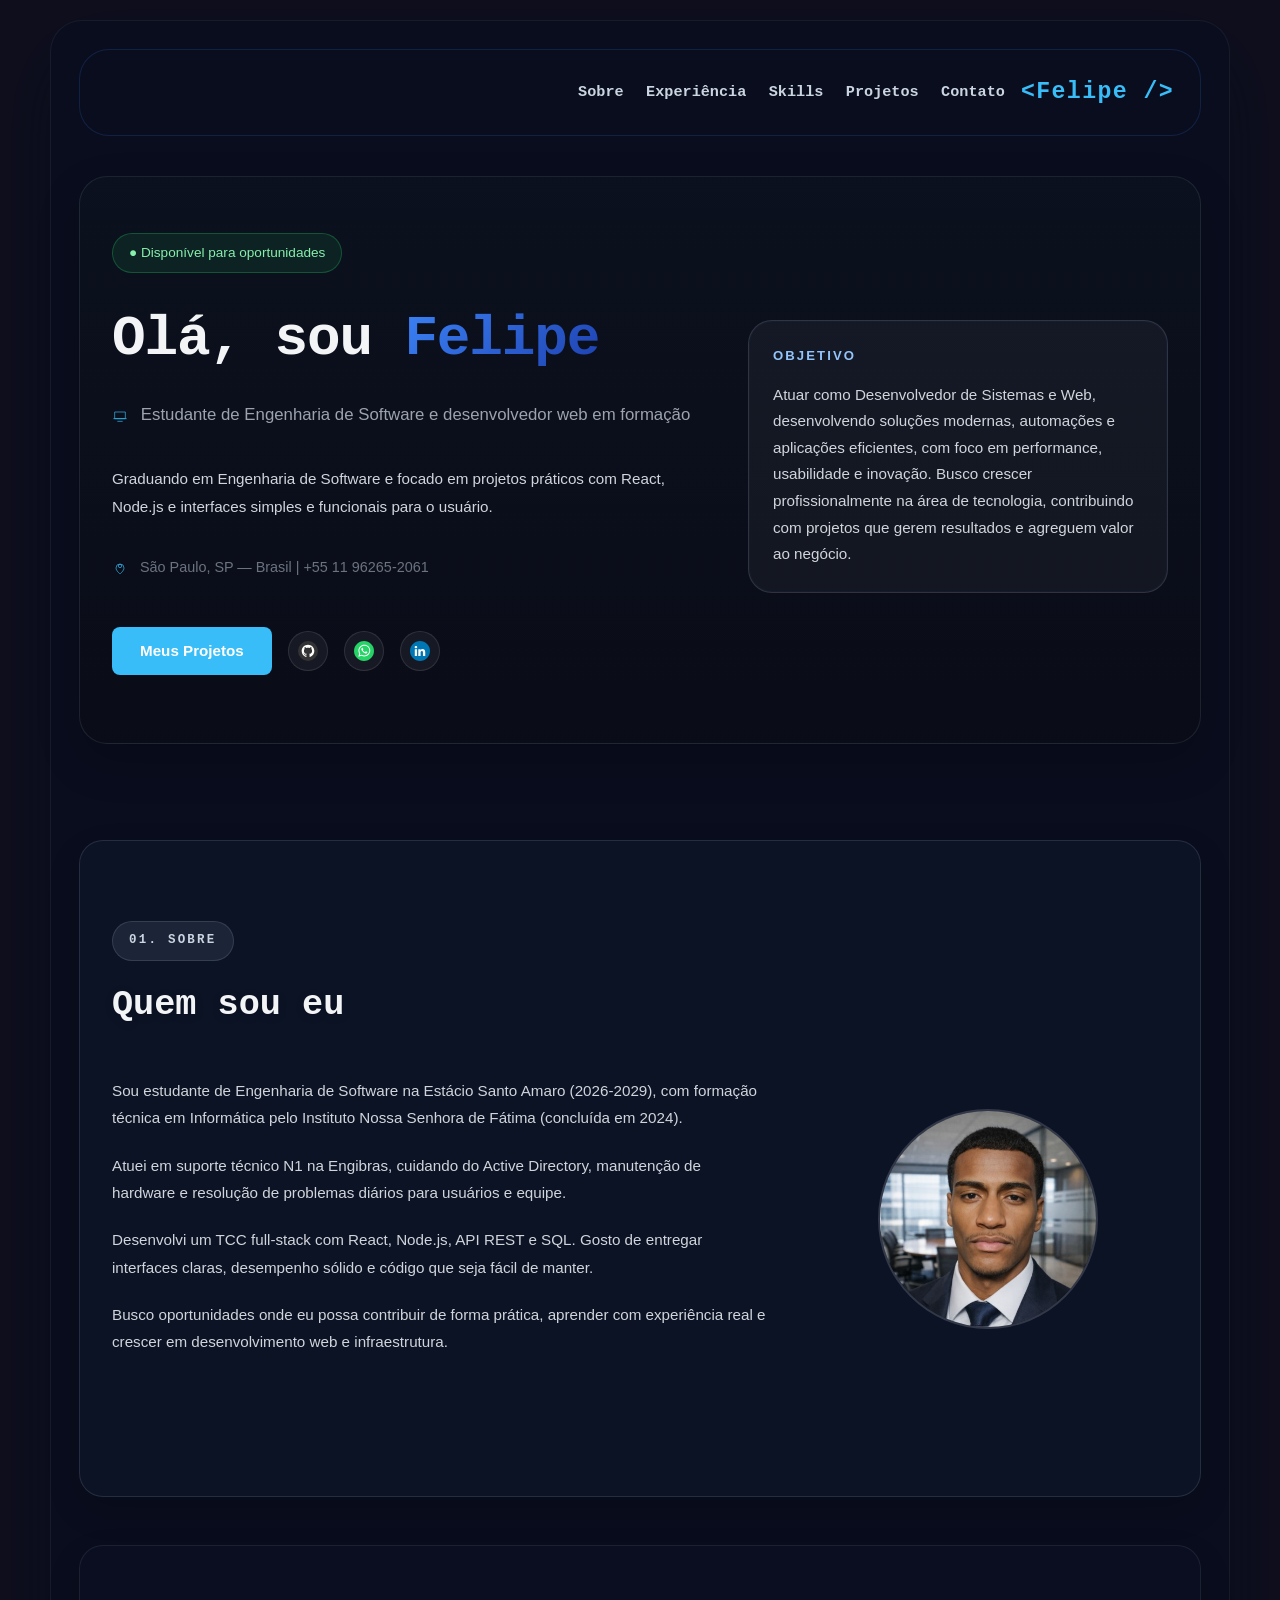
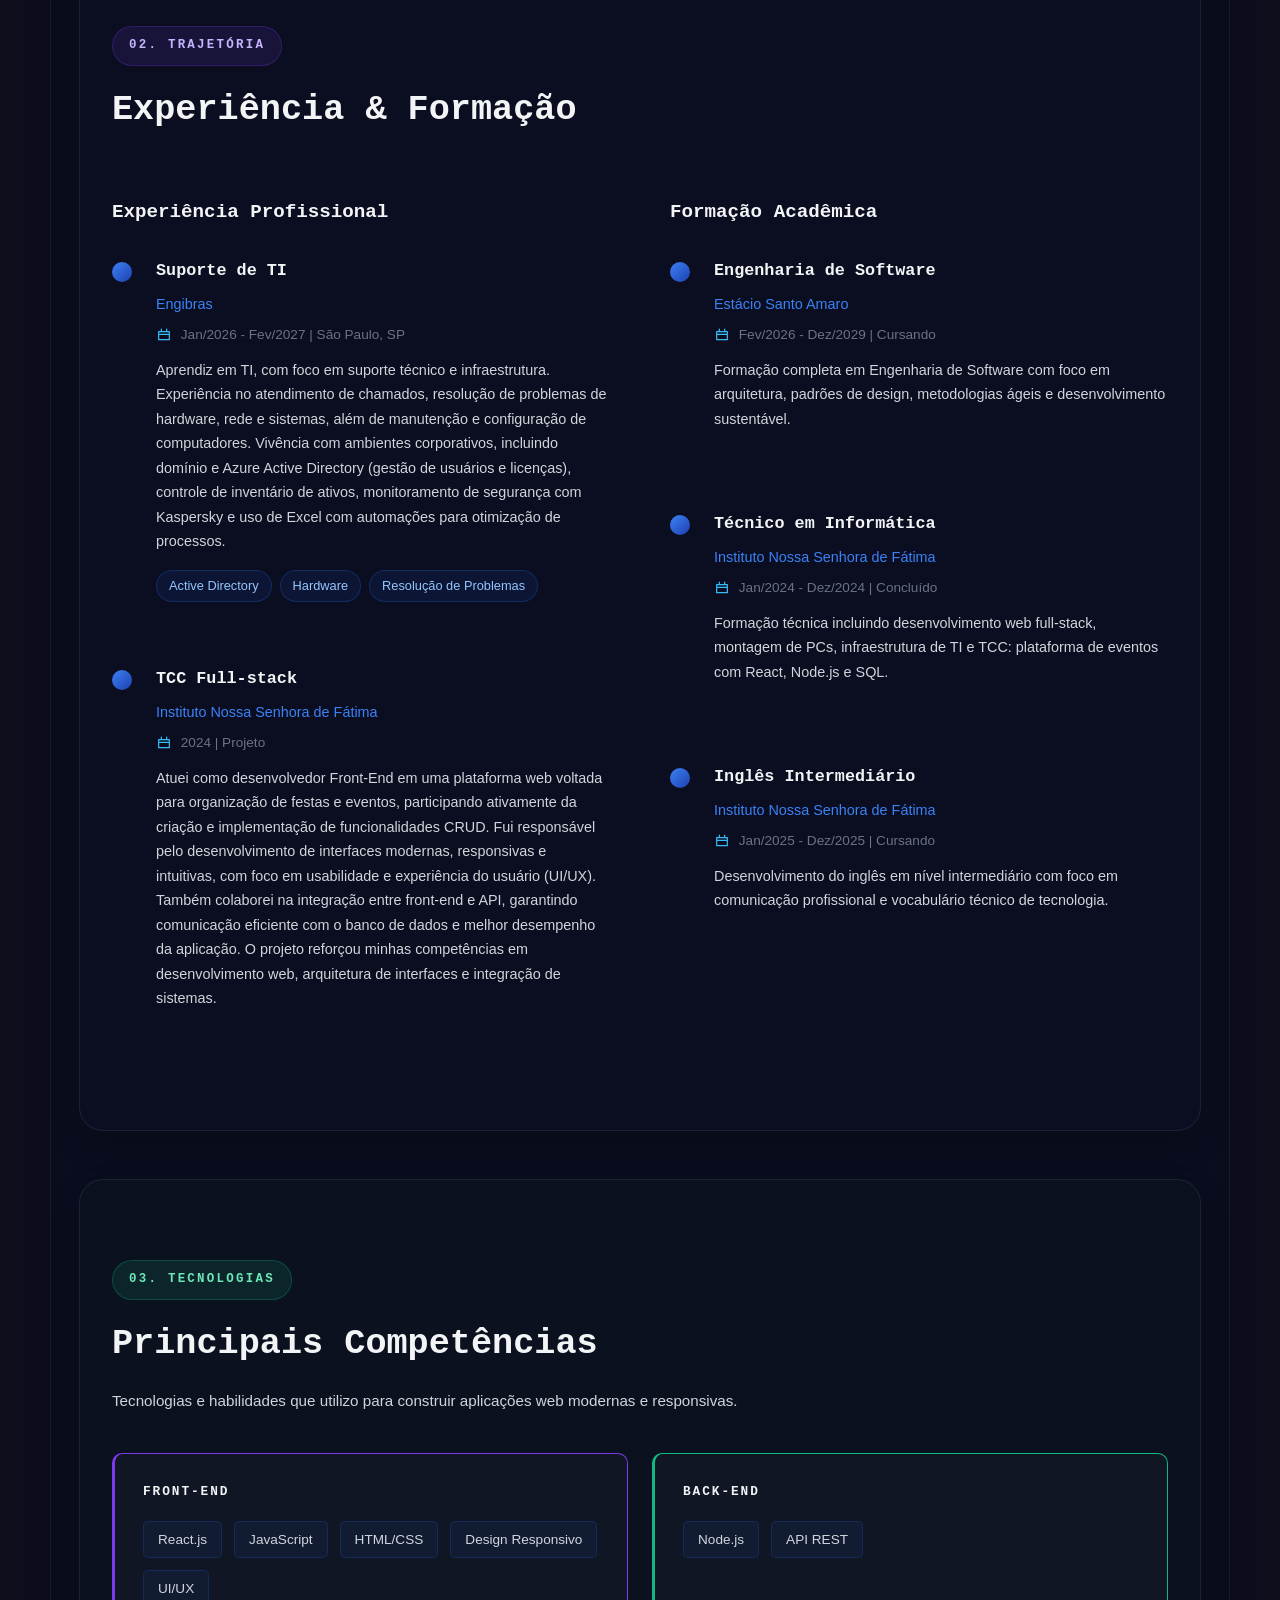
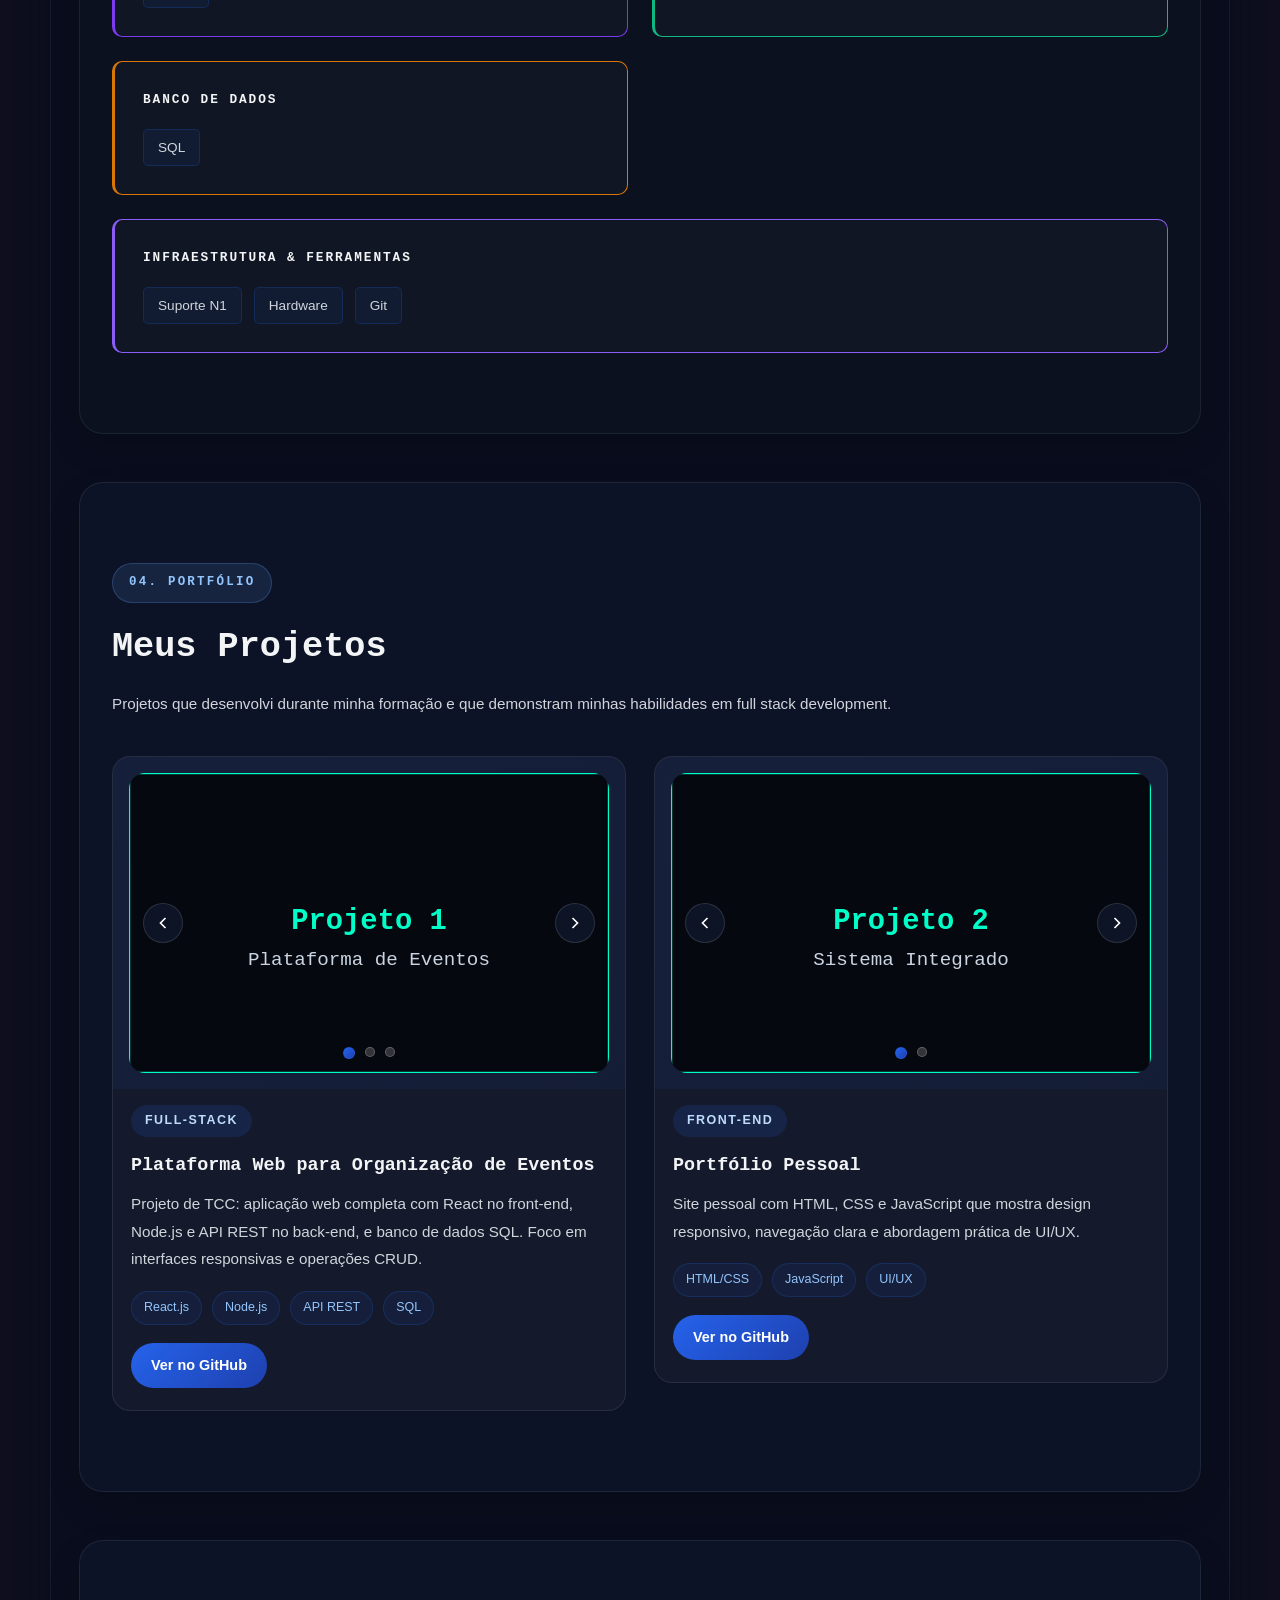
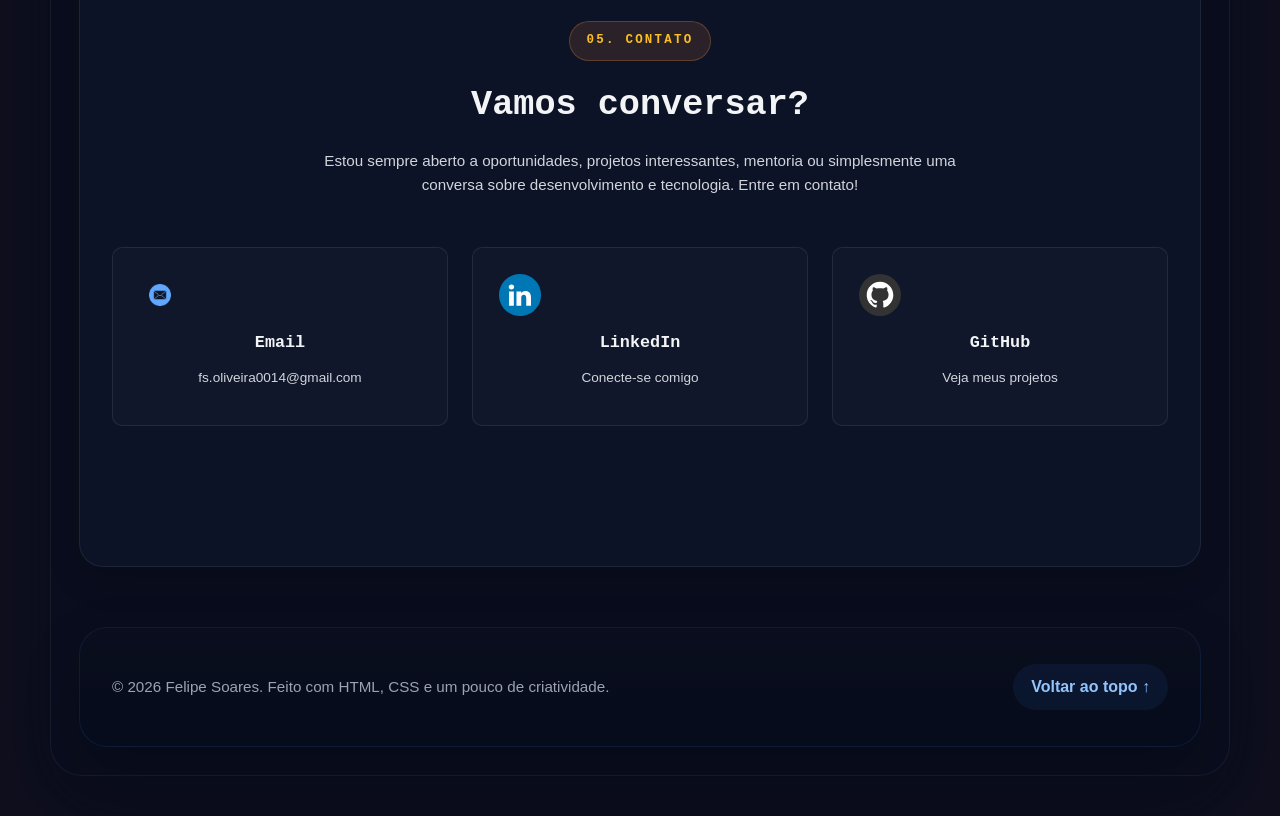
==== commit 6d1eace7: "Responsive" ====
--- a/index.html
+++ b/index.html
@@ -13,7 +13,9 @@
     <div class="pagina-home">
 
         <header class="topo">
-            <a class="logo" href="#home">&lt;Felipe</a>
+            <div class="header-brand">
+                <a class="logo" href="#home">&lt;Felipe /&gt;</a>
+            </div>
             <nav class="nav-menu">
                 <a href="#sobre">Sobre</a>
                 <a href="#trajetoria">Experiência</a>
@@ -21,7 +23,14 @@
                 <a href="#projetos">Projetos</a>
                 <a href="#contato">Contato</a>
             </nav>
-            <span class="tag-close">/&gt;</span>
+            <button class="menu-toggle" type="button" aria-label="Abrir menu">
+                <svg class="icon-menu" viewBox="0 0 24 24" aria-hidden="true">
+                    <path d="M4 7h16M4 12h16M4 17h16" />
+                </svg>
+                <svg class="icon-close" viewBox="0 0 24 24" aria-hidden="true">
+                    <path d="M6 6l12 12M18 6L6 18" />
+                </svg>
+            </button>
         </header>
 
         <main class="conteudo-principal">
@@ -31,10 +40,21 @@
                 <div class="hero-content">
                     <div class="hero-badge">● Disponível para oportunidades</div>
                     <h1>Olá, sou <span>Felipe</span></h1>
-                    <p class="hero-subtitle">💻 Estudante de Engenharia de Software e desenvolvedor web em formação</p>
+                    <p class="hero-subtitle">
+                        <svg class="hero-icon hero-icon-laptop" viewBox="0 0 24 24" aria-hidden="true">
+                            <path d="M4 6h16v10H4zM2 16h20M8 20h8" />
+                        </svg>
+                        Estudante de Engenharia de Software e desenvolvedor web em formação
+                    </p>
                     <p class="hero-description">Graduando em Engenharia de Software e focado em projetos práticos com
                         React, Node.js e interfaces simples e funcionais para o usuário.</p>
-                    <div class="hero-location">📍 São Paulo, SP — Brasil | +55 11 96265-2061</div>
+                    <div class="hero-location">
+                        <svg class="hero-icon hero-icon-location" viewBox="0 0 24 24" aria-hidden="true">
+                            <path d="M12 21s-6-5.05-6-9a6 6 0 1 1 12 0c0 3.95-6 9-6 9z" />
+                            <circle cx="12" cy="9" r="2.5" />
+                        </svg>
+                        São Paulo, SP — Brasil | +55 11 96265-2061
+                    </div>
                     <div class="hero-buttons">
                         <a href="#projetos" class="btn-primary">Meus Projetos</a>
                         <a href="https://github.com/felipehtt" title="GitHub" class="social-link"><img
@@ -95,7 +115,7 @@
                                 <div class="timeline-content">
                                     <h4>Suporte de TI</h4>
                                     <p class="company">Engibras</p>
-                                    <p class="date">📅 Jan/2024 - Dez/2024 | São Paulo, SP</p>
+                                    <p class="date"><svg class="date-icon" viewBox="0 0 24 24" aria-hidden="true"><path d="M4 7h16v12H4zM4 11h16M8 3v4M16 3v4"/></svg>Jan/2026 - Fev/2027 | São Paulo, SP</p>
                                     <p class="description">Aprendiz em TI, com foco em suporte técnico e
                                         infraestrutura. Experiência no atendimento de chamados, resolução de problemas
                                         de hardware, rede e sistemas, além de manutenção e configuração de computadores.
@@ -106,7 +126,7 @@
                                     <div class="skills-tags">
                                         <span>Active Directory</span>
                                         <span>Hardware</span>
-                                        <span>Troubleshooting</span>
+                                        <span>Resolução de Problemas</span>
                                     </div>
                                 </div>
                             </div>
@@ -115,7 +135,7 @@
                                 <div class="timeline-content">
                                     <h4>TCC Full-stack</h4>
                                     <p class="company">Instituto Nossa Senhora de Fátima</p>
-                                    <p class="date">📅 2024 | Projeto</p>
+                                    <p class="date"><svg class="date-icon" viewBox="0 0 24 24" aria-hidden="true"><path d="M4 7h16v12H4zM4 11h16M8 3v4M16 3v4"/></svg>2024 | Projeto</p>
                                     <p class="description">Atuei como desenvolvedor Front-End em uma plataforma web
                                         voltada para organização de festas e eventos, participando ativamente da criação
                                         e implementação de funcionalidades CRUD. Fui responsável pelo desenvolvimento de
@@ -137,7 +157,7 @@
                                 <div class="timeline-content">
                                     <h4>Engenharia de Software</h4>
                                     <p class="company">Estácio Santo Amaro</p>
-                                    <p class="date">📅 Fev/2026 - Dez/2029 | Cursando</p>
+                                    <p class="date"><svg class="date-icon" viewBox="0 0 24 24" aria-hidden="true"><path d="M4 7h16v12H4zM4 11h16M8 3v4M16 3v4"/></svg>Fev/2026 - Dez/2029 | Cursando</p>
                                     <p class="description">Formação completa em Engenharia de Software com foco em
                                         arquitetura, padrões de design, metodologias ágeis e desenvolvimento
                                         sustentável.</p>
@@ -149,7 +169,7 @@
                                 <div class="timeline-content">
                                     <h4>Técnico em Informática</h4>
                                     <p class="company">Instituto Nossa Senhora de Fátima</p>
-                                    <p class="date">📅 Jan/2024 - Dez/2024 | Concluído</p>
+                                    <p class="date"><svg class="date-icon" viewBox="0 0 24 24" aria-hidden="true"><path d="M4 7h16v12H4zM4 11h16M8 3v4M16 3v4"/></svg>Jan/2024 - Dez/2024 | Concluído</p>
                                     <p class="description">Formação técnica incluindo desenvolvimento web full-stack,
                                         montagem de PCs, infraestrutura de TI e TCC: plataforma de eventos com React,
                                         Node.js e SQL.</p>
@@ -161,7 +181,7 @@
                                 <div class="timeline-content">
                                     <h4>Inglês Intermediário</h4>
                                     <p class="company">Instituto Nossa Senhora de Fátima</p>
-                                    <p class="date">📅 Jan/2025 - Dez/2025 | Cursando</p>
+                                    <p class="date"><svg class="date-icon" viewBox="0 0 24 24" aria-hidden="true"><path d="M4 7h16v12H4zM4 11h16M8 3v4M16 3v4"/></svg>Jan/2025 - Dez/2025 | Cursando</p>
                                     <p class="description">Desenvolvimento do inglês em nível intermediário com foco em
                                         comunicação profissional e vocabulário técnico de tecnologia.</p>
                                 </div>
--- a/index.css
+++ b/index.css
@@ -25,6 +25,14 @@
 a {
     color: inherit;
     text-decoration: none;
+}
+
+img,
+svg,
+video {
+    max-width: 100%;
+    height: auto;
+    display: block;
 }
 
 .pagina-home {
@@ -41,16 +49,80 @@
 
 .topo {
     /* Header */
+    position: relative;
     display: flex;
     justify-content: space-between;
     align-items: center;
-    flex-wrap: wrap;
+    flex-wrap: nowrap;
     gap: 1rem;
     padding: 24px 26px;
     background: rgba(10, 14, 30, 0.92);
     border: 1px solid rgba(59, 130, 246, 0.18);
     border-radius: 30px;
     margin-bottom: 40px;
+}
+
+.menu-toggle {
+    display: none;
+    width: 40px;
+    height: 40px;
+    border: 1px solid rgba(56, 189, 248, 0.2);
+    background: rgba(15, 23, 42, 0.9);
+    border-radius: 16px;
+    cursor: pointer;
+    align-items: center;
+    justify-content: center;
+    padding: 0;
+    color: #7dd3fc;
+    transition: background 0.25s ease, transform 0.25s ease, border-color 0.25s ease;
+    flex-shrink: 0;
+    box-shadow: 0 8px 24px rgba(0, 0, 0, 0.18);
+    position: relative;
+}
+
+.menu-toggle:hover {
+    background: rgba(56, 189, 248, 0.12);
+    border-color: rgba(56, 189, 248, 0.35);
+    transform: translateY(-1px);
+}
+
+.menu-toggle svg {
+    width: 22px;
+    height: 22px;
+    stroke: currentColor;
+    fill: none;
+    stroke-width: 2.5;
+    stroke-linecap: round;
+    stroke-linejoin: round;
+    transition: opacity 0.25s ease, transform 0.25s ease;
+    position: absolute;
+}
+
+.icon-close {
+    opacity: 0;
+    transform: scale(0.9);
+}
+
+.topo.menu-open .icon-menu {
+    opacity: 0;
+    transform: scale(0.9);
+}
+
+.topo.menu-open .icon-close {
+    opacity: 1;
+    transform: scale(1);
+}
+
+.topo.menu-open .menu-toggle span:nth-child(1) {
+    transform: translateY(6px) rotate(45deg);
+}
+
+.topo.menu-open .menu-toggle span:nth-child(2) {
+    opacity: 0;
+}
+
+.topo.menu-open .menu-toggle span:nth-child(3) {
+    transform: translateY(-6px) rotate(-45deg);
 }
 
 .logo {
@@ -62,12 +134,27 @@
     letter-spacing: 0.06em;
 }
 
+.header-brand {
+    display: flex;
+    align-items: center;
+    gap: 0.75rem;
+    order: 1;
+    flex-shrink: 0;
+}
+
 .nav-menu {
     display: flex;
-    gap: 1.7rem;
+    gap: 1.4rem;
     flex-wrap: wrap;
     flex: 1;
-    justify-content: center;
+    justify-content: flex-end;
+    min-width: 0;
+    transition: opacity 0.25s ease, visibility 0.25s ease;
+}
+
+.menu-toggle {
+    order: 3;
+    margin-left: auto;
 }
 
 .nav-menu a {
@@ -83,16 +170,6 @@
     color: #ffffff;
 }
 
-.tag-close {
-    font-weight: 800;
-    font-size: 1.45rem;
-    color: #3b82f6;
-    font-family: 'Courier New', Courier, monospace;
-    letter-spacing: 0.06em;
-    display: flex;
-    align-items: center;
-    height: 100%;
-}
 
 .header-social {
     display: none;
@@ -150,10 +227,30 @@
 }
 
 .hero-subtitle {
+    display: inline-flex;
+    align-items: center;
+    gap: 0.8rem;
     font-size: 1.05rem;
     color: #9ca3af;
     margin: 16px 0;
     font-weight: 500;
+}
+
+.hero-location {
+    display: inline-flex;
+    align-items: center;
+    gap: 0.75rem;
+    color: #6b7280;
+    font-size: 0.9rem;
+    margin: 16px 0;
+}
+
+.hero-icon {
+    width: 1rem;
+    height: 1rem;
+    flex-shrink: 0;
+    stroke: #38bdf8;
+    fill: none;
 }
 
 .hero-description {
@@ -164,17 +261,28 @@
     margin: 20px 0;
 }
 
-.hero-location {
-    color: #6b7280;
-    font-size: 0.9rem;
-    margin: 16px 0;
-}
-
 .hero-buttons {
     display: flex;
     gap: 16px;
     margin-top: 32px;
-    flex-wrap: wrap;
+    flex-wrap: nowrap;
+    align-items: center;
+    overflow-x: auto;
+    padding-bottom: 4px;
+}
+
+.hero-buttons a {
+    flex: 0 0 auto;
+    white-space: nowrap;
+}
+
+.hero-buttons::-webkit-scrollbar {
+    height: 6px;
+}
+
+.hero-buttons::-webkit-scrollbar-thumb {
+    background: rgba(255, 255, 255, 0.15);
+    border-radius: 999px;
 }
 
 .btn-primary {
@@ -544,9 +652,23 @@
 }
 
 .timeline-content .date {
+    display: inline-flex;
+    align-items: center;
+    gap: 0.55rem;
     color: #6b7280;
     font-size: 0.85rem;
     margin: 0 0 12px;
+}
+
+.date-icon {
+    width: 1rem;
+    height: 1rem;
+    flex-shrink: 0;
+    stroke: #38bdf8;
+    fill: none;
+    stroke-width: 1.8;
+    stroke-linecap: round;
+    stroke-linejoin: round;
 }
 
 .timeline-content .description {
@@ -696,7 +818,7 @@
     position: relative;
     overflow: hidden;
     border-radius: 16px;
-    min-height: 260px;
+    min-height: 220px;
     background: linear-gradient(180deg, rgba(15, 23, 42, 0.94), rgba(15, 23, 42, 0.75));
     box-shadow: inset 0 0 0 1px rgba(255, 255, 255, 0.08), inset 0 0 20px rgba(37, 99, 235, 0.08);
 }
@@ -713,7 +835,7 @@
 
 .project-gallery-slide img {
     width: 100%;
-    height: 260px;
+    height: auto;
     object-fit: cover;
     display: block;
 }
@@ -804,7 +926,7 @@
 
 .card-image img {
     width: 100%;
-    height: 100%;
+    height: auto;
     object-fit: cover;
     transition: transform 0.3s ease;
 }
@@ -1096,14 +1218,43 @@
 }
 
 /* RESPONSIVE */
-@media (max-width: 1024px) {
+@media (max-width: 768px) {
     .hero-section {
         grid-template-columns: 1fr;
         padding: 40px 24px 48px;
+        min-height: auto;
     }
 
     .hero-image {
         display: none;
+    }
+
+    .menu-toggle {
+        display: flex;
+    }
+
+    .nav-menu {
+        display: none;
+        position: absolute;
+        top: calc(100% + 10px);
+        left: 0;
+        right: 0;
+        background: rgba(10, 14, 30, 0.96);
+        border: 1px solid rgba(59, 130, 246, 0.18);
+        border-radius: 0 0 24px 24px;
+        padding: 20px 24px 24px;
+        flex-direction: column;
+        gap: 18px;
+        justify-content: flex-start;
+        opacity: 0;
+        visibility: hidden;
+        z-index: 10;
+    }
+
+    .topo.menu-open .nav-menu {
+        display: flex;
+        opacity: 1;
+        visibility: visible;
     }
 
     .sobre-content {
@@ -1133,20 +1284,26 @@
     }
 
     .topo {
-        flex-direction: column;
-        align-items: stretch;
+        flex-direction: row;
+        align-items: center;
         padding: 14px;
         gap: 14px;
         margin-bottom: 24px;
     }
 
     .nav-menu {
+        display: none;
         justify-content: space-between;
         gap: 0.8rem;
         font-size: 0.85rem;
         width: 100%;
     }
 
+    .menu-toggle {
+        order: 2;
+        margin-left: auto;
+    }
+
     .hero-section {
         padding: 28px 16px 32px;
         margin-bottom: 32px;
@@ -1157,13 +1314,18 @@
     }
 
     .hero-buttons {
-        flex-direction: column;
-        gap: 12px;
+        flex-wrap: nowrap;
+        overflow-x: auto;
+        justify-content: flex-start;
+    }
+
+    .hero-buttons a {
+        flex: 0 0 auto;
     }
 
     .btn-primary,
     .btn-secondary {
-        width: 100%;
+        width: auto;
         padding: 14px 24px;
     }
 
@@ -1217,9 +1379,10 @@
     }
 
     .topo {
+        flex-direction: row;
+        align-items: center;
         padding: 12px !important;
         margin-bottom: 20px !important;
-        flex-direction: column;
         gap: 10px;
     }
 
@@ -1228,9 +1391,15 @@
     }
 
     .nav-menu {
-        flex-direction: column;
+        display: none;
+        justify-content: flex-end;
         gap: 8px;
-        width: 100%;
+        width: auto;
+    }
+
+    .menu-toggle {
+        order: 2;
+        margin-left: auto;
     }
 
     .nav-menu a {
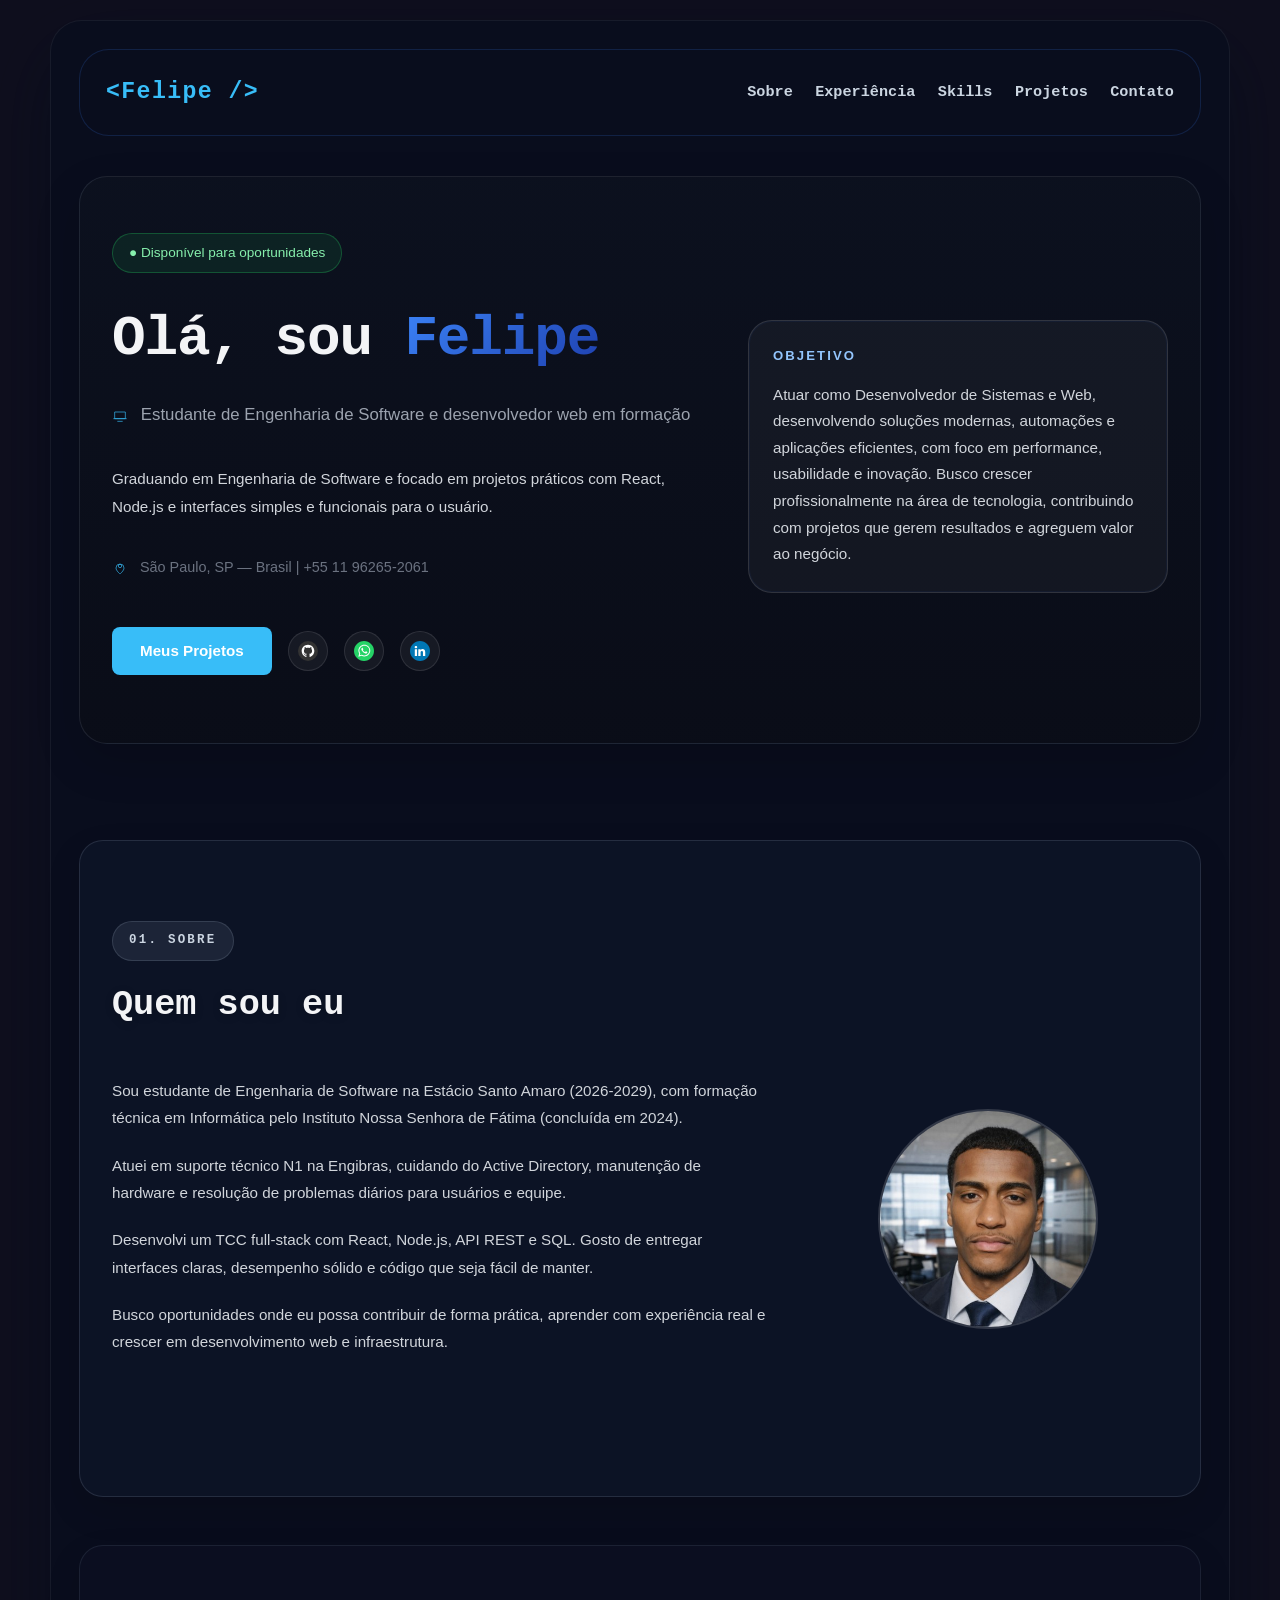
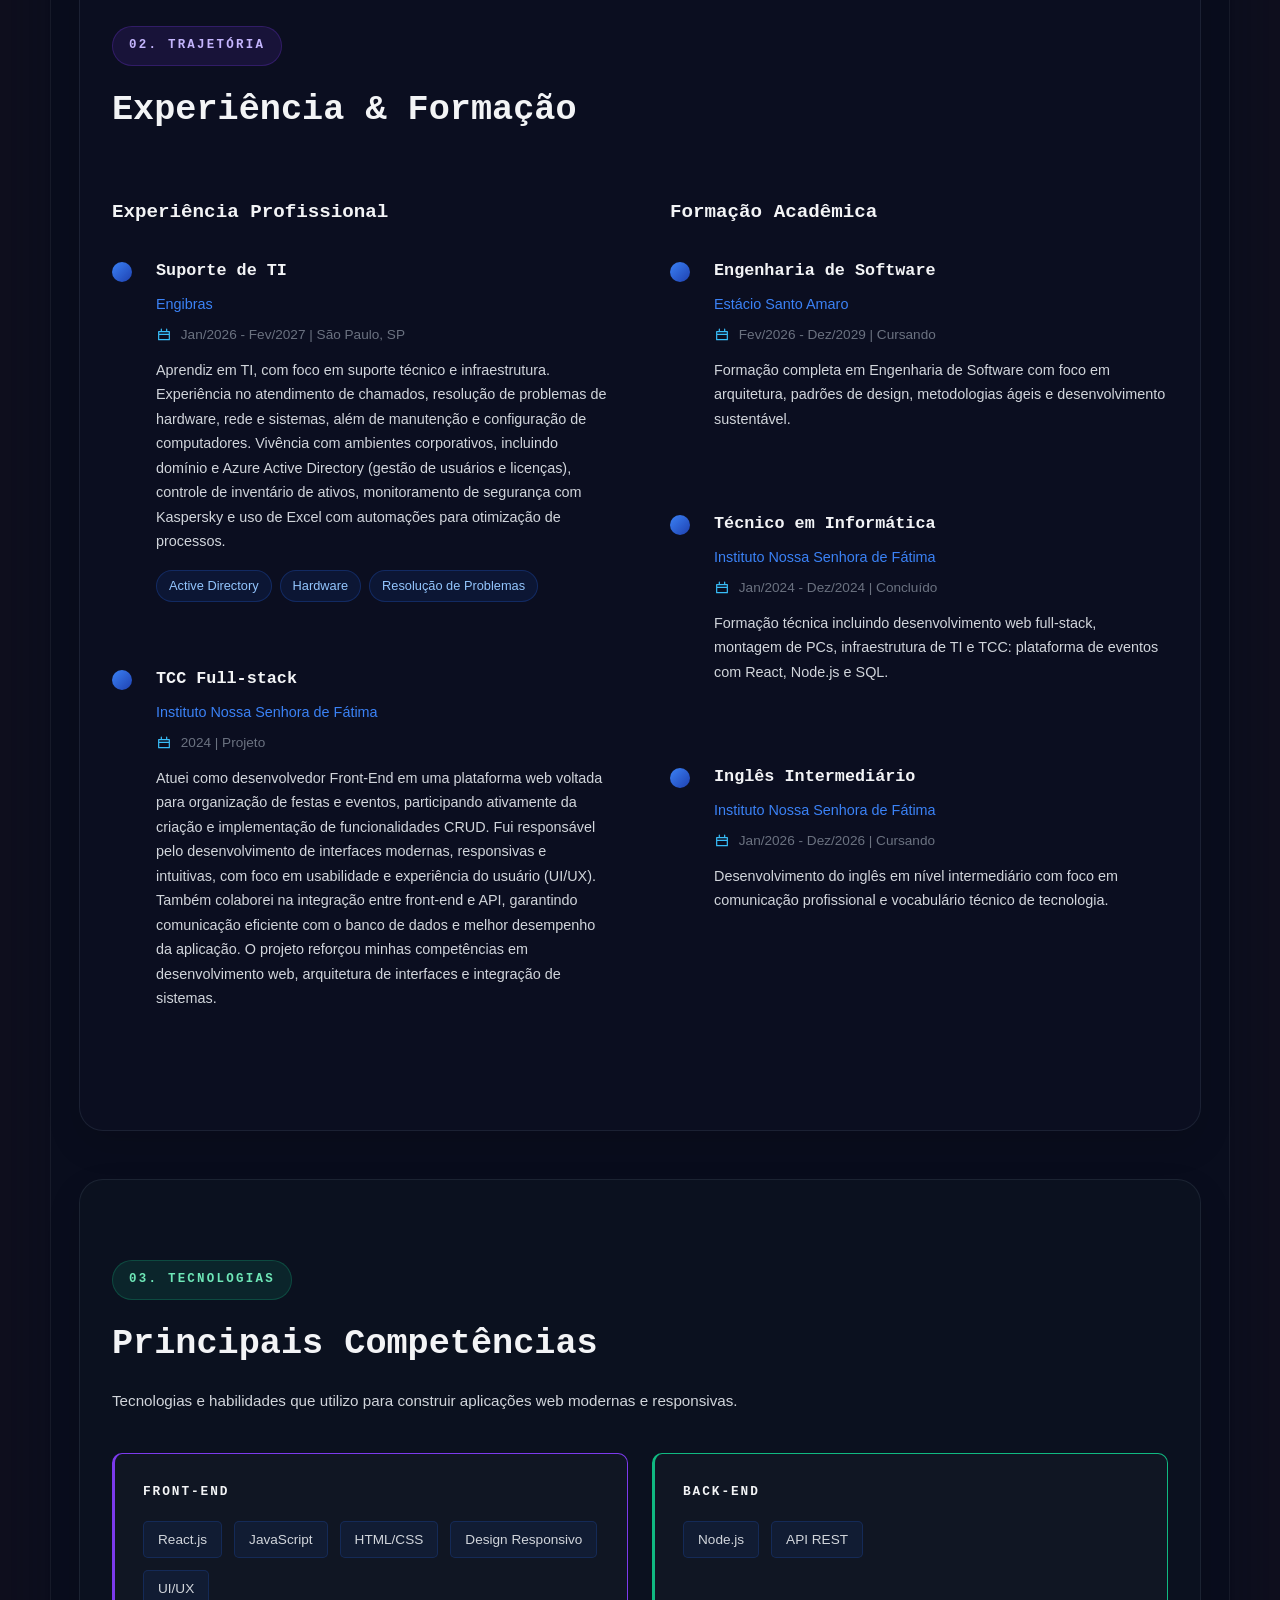
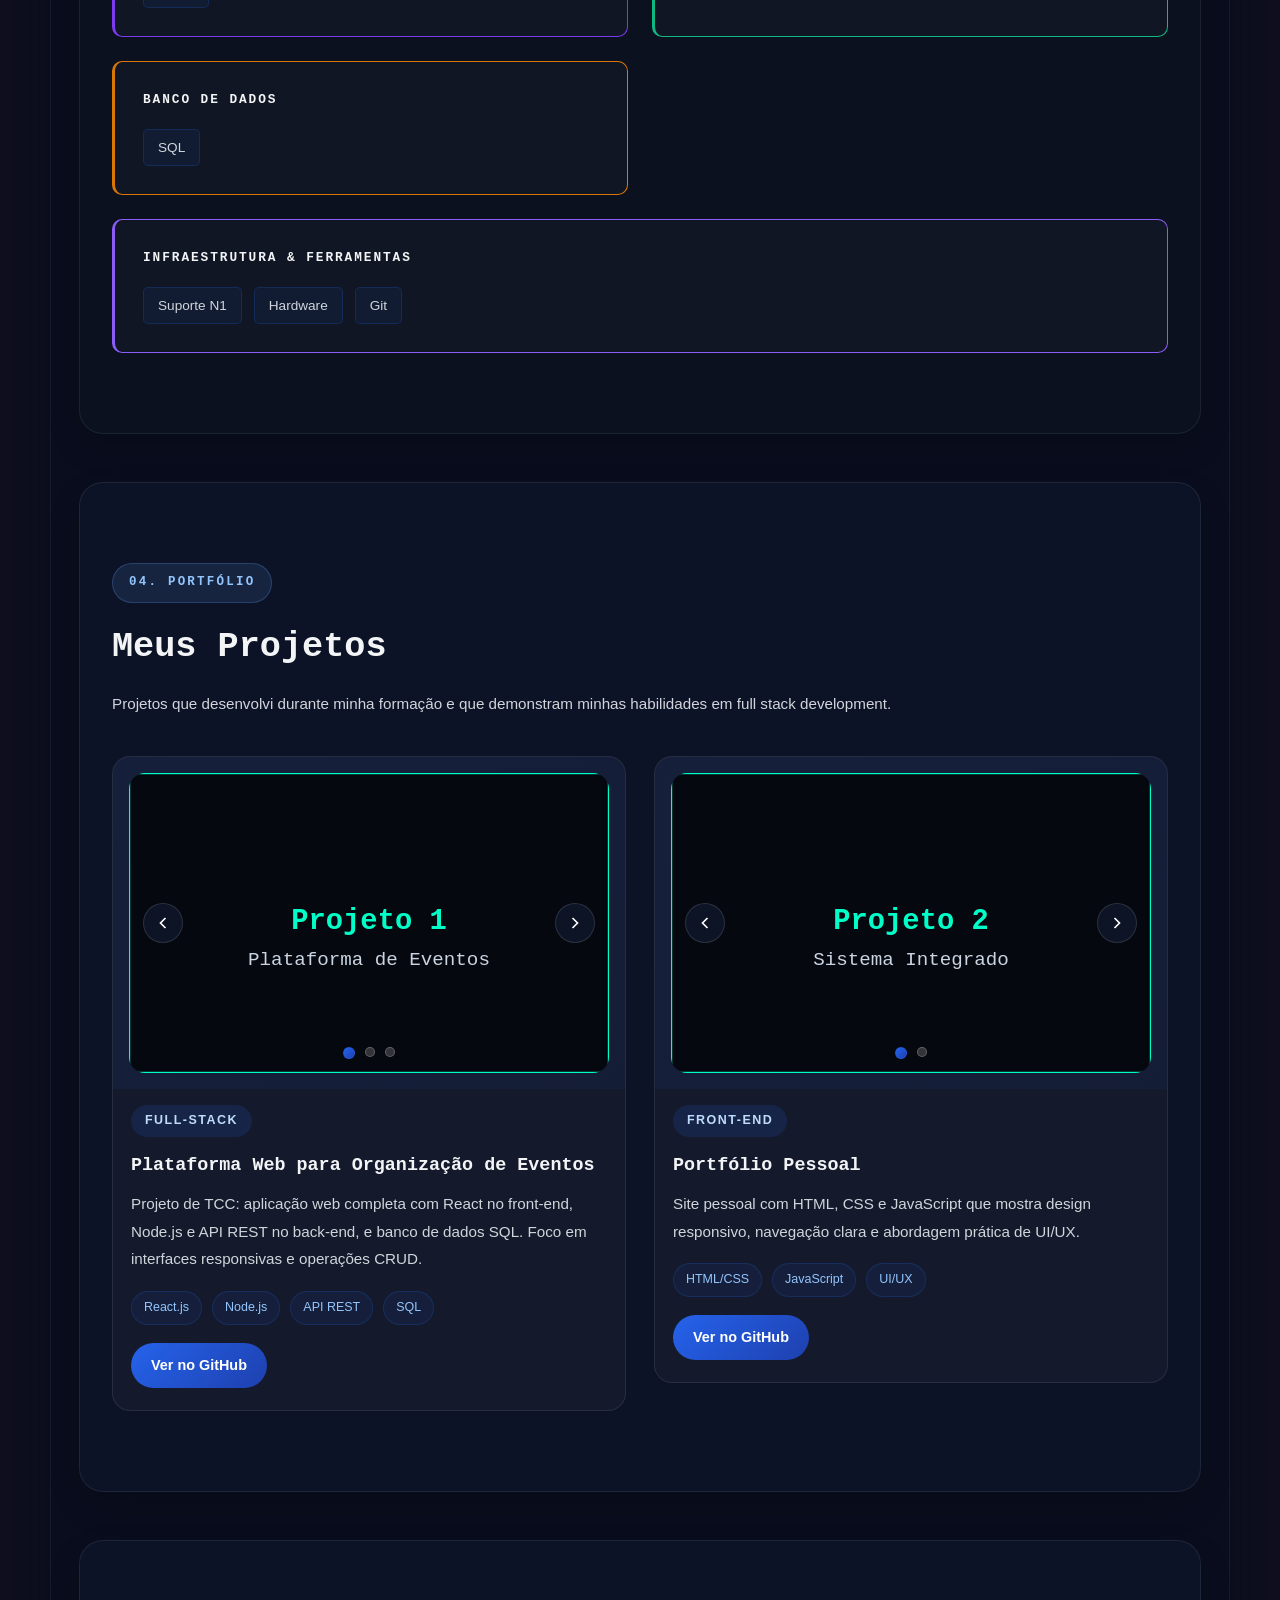
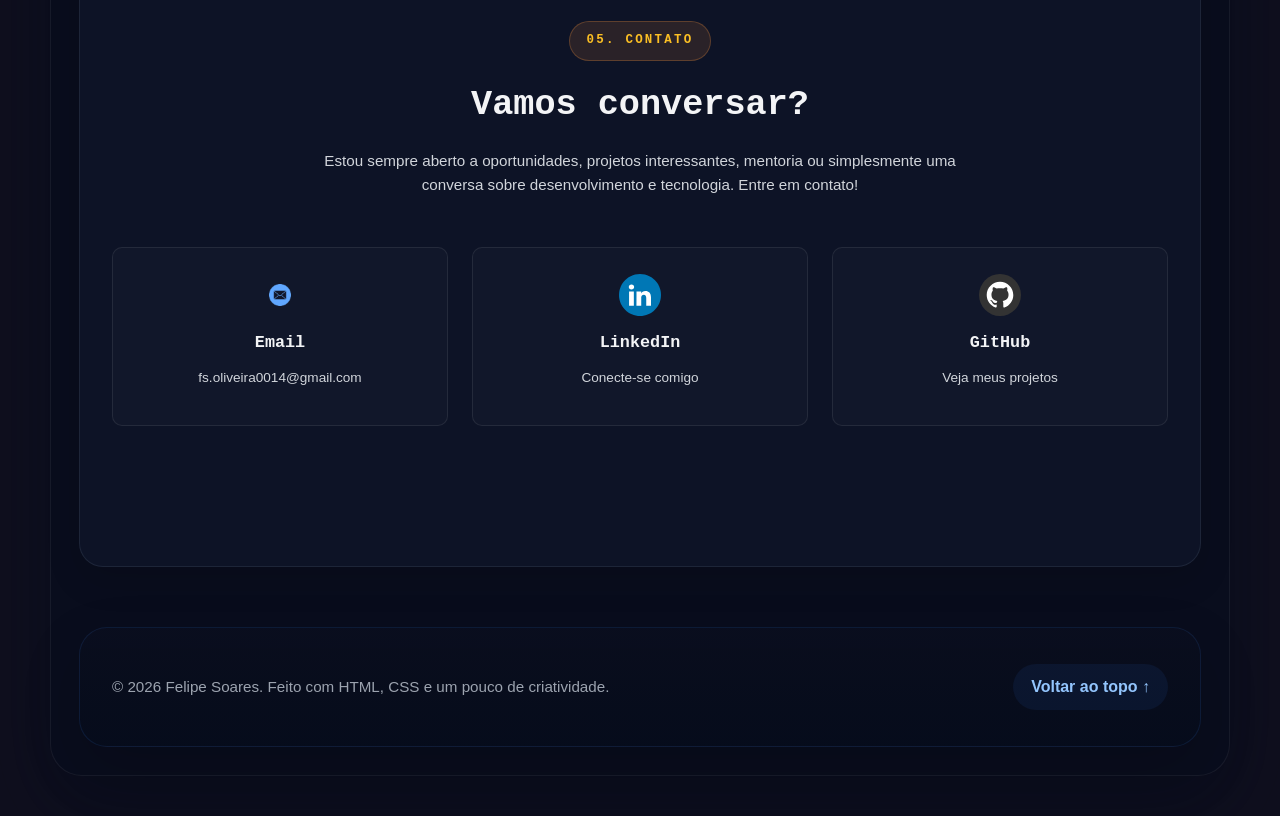
==== commit be2a8175: "alt" ====
--- a/index.html
+++ b/index.html
@@ -115,7 +115,9 @@
                                 <div class="timeline-content">
                                     <h4>Suporte de TI</h4>
                                     <p class="company">Engibras</p>
-                                    <p class="date"><svg class="date-icon" viewBox="0 0 24 24" aria-hidden="true"><path d="M4 7h16v12H4zM4 11h16M8 3v4M16 3v4"/></svg>Jan/2026 - Fev/2027 | São Paulo, SP</p>
+                                    <p class="date"><svg class="date-icon" viewBox="0 0 24 24" aria-hidden="true">
+                                            <path d="M4 7h16v12H4zM4 11h16M8 3v4M16 3v4" />
+                                        </svg>Jan/2026 - Fev/2027 | São Paulo, SP</p>
                                     <p class="description">Aprendiz em TI, com foco em suporte técnico e
                                         infraestrutura. Experiência no atendimento de chamados, resolução de problemas
                                         de hardware, rede e sistemas, além de manutenção e configuração de computadores.
@@ -135,7 +137,9 @@
                                 <div class="timeline-content">
                                     <h4>TCC Full-stack</h4>
                                     <p class="company">Instituto Nossa Senhora de Fátima</p>
-                                    <p class="date"><svg class="date-icon" viewBox="0 0 24 24" aria-hidden="true"><path d="M4 7h16v12H4zM4 11h16M8 3v4M16 3v4"/></svg>2024 | Projeto</p>
+                                    <p class="date"><svg class="date-icon" viewBox="0 0 24 24" aria-hidden="true">
+                                            <path d="M4 7h16v12H4zM4 11h16M8 3v4M16 3v4" />
+                                        </svg>2024 | Projeto</p>
                                     <p class="description">Atuei como desenvolvedor Front-End em uma plataforma web
                                         voltada para organização de festas e eventos, participando ativamente da criação
                                         e implementação de funcionalidades CRUD. Fui responsável pelo desenvolvimento de
@@ -157,7 +161,9 @@
                                 <div class="timeline-content">
                                     <h4>Engenharia de Software</h4>
                                     <p class="company">Estácio Santo Amaro</p>
-                                    <p class="date"><svg class="date-icon" viewBox="0 0 24 24" aria-hidden="true"><path d="M4 7h16v12H4zM4 11h16M8 3v4M16 3v4"/></svg>Fev/2026 - Dez/2029 | Cursando</p>
+                                    <p class="date"><svg class="date-icon" viewBox="0 0 24 24" aria-hidden="true">
+                                            <path d="M4 7h16v12H4zM4 11h16M8 3v4M16 3v4" />
+                                        </svg>Fev/2026 - Dez/2029 | Cursando</p>
                                     <p class="description">Formação completa em Engenharia de Software com foco em
                                         arquitetura, padrões de design, metodologias ágeis e desenvolvimento
                                         sustentável.</p>
@@ -169,7 +175,9 @@
                                 <div class="timeline-content">
                                     <h4>Técnico em Informática</h4>
                                     <p class="company">Instituto Nossa Senhora de Fátima</p>
-                                    <p class="date"><svg class="date-icon" viewBox="0 0 24 24" aria-hidden="true"><path d="M4 7h16v12H4zM4 11h16M8 3v4M16 3v4"/></svg>Jan/2024 - Dez/2024 | Concluído</p>
+                                    <p class="date"><svg class="date-icon" viewBox="0 0 24 24" aria-hidden="true">
+                                            <path d="M4 7h16v12H4zM4 11h16M8 3v4M16 3v4" />
+                                        </svg>Jan/2024 - Dez/2024 | Concluído</p>
                                     <p class="description">Formação técnica incluindo desenvolvimento web full-stack,
                                         montagem de PCs, infraestrutura de TI e TCC: plataforma de eventos com React,
                                         Node.js e SQL.</p>
@@ -181,7 +189,9 @@
                                 <div class="timeline-content">
                                     <h4>Inglês Intermediário</h4>
                                     <p class="company">Instituto Nossa Senhora de Fátima</p>
-                                    <p class="date"><svg class="date-icon" viewBox="0 0 24 24" aria-hidden="true"><path d="M4 7h16v12H4zM4 11h16M8 3v4M16 3v4"/></svg>Jan/2025 - Dez/2025 | Cursando</p>
+                                    <p class="date"><svg class="date-icon" viewBox="0 0 24 24" aria-hidden="true">
+                                            <path d="M4 7h16v12H4zM4 11h16M8 3v4M16 3v4" />
+                                        </svg>Jan/2026 - Dez/2026 | Cursando</p>
                                     <p class="description">Desenvolvimento do inglês em nível intermediário com foco em
                                         comunicação profissional e vocabulário técnico de tecnologia.</p>
                                 </div>
--- a/index.css
+++ b/index.css
@@ -12,7 +12,8 @@
     box-sizing: border-box;
 }
 
-html, body {
+html,
+body {
     margin: 0;
     min-height: 100%;
 }
@@ -138,7 +139,7 @@
     display: flex;
     align-items: center;
     gap: 0.75rem;
-    order: 1;
+    order: 0;
     flex-shrink: 0;
 }
 
@@ -147,13 +148,14 @@
     gap: 1.4rem;
     flex-wrap: wrap;
     flex: 1;
+    order: 1;
     justify-content: flex-end;
     min-width: 0;
     transition: opacity 0.25s ease, visibility 0.25s ease;
 }
 
 .menu-toggle {
-    order: 3;
+    order: 2;
     margin-left: auto;
 }
 
@@ -300,6 +302,7 @@
 .btn-primary:hover {
     background: #2563eb;
 }
+
 .hero-panel {
     display: grid;
     gap: 20px;
@@ -406,9 +409,12 @@
 }
 
 @keyframes pulse {
-    0%, 100% {
+
+    0%,
+    100% {
         opacity: 0.5;
     }
+
     50% {
         opacity: 1;
     }
@@ -1054,10 +1060,11 @@
 }
 
 .contato-card .card-icon {
+    display: block;
+    margin: 0 auto 14px;
     width: 42px;
     height: 42px;
     object-fit: contain;
-    margin-bottom: 14px;
 }
 
 .github-icon {
@@ -1568,4 +1575,4 @@
     .rodape p {
         font-size: 0.8rem;
     }
-}
+}
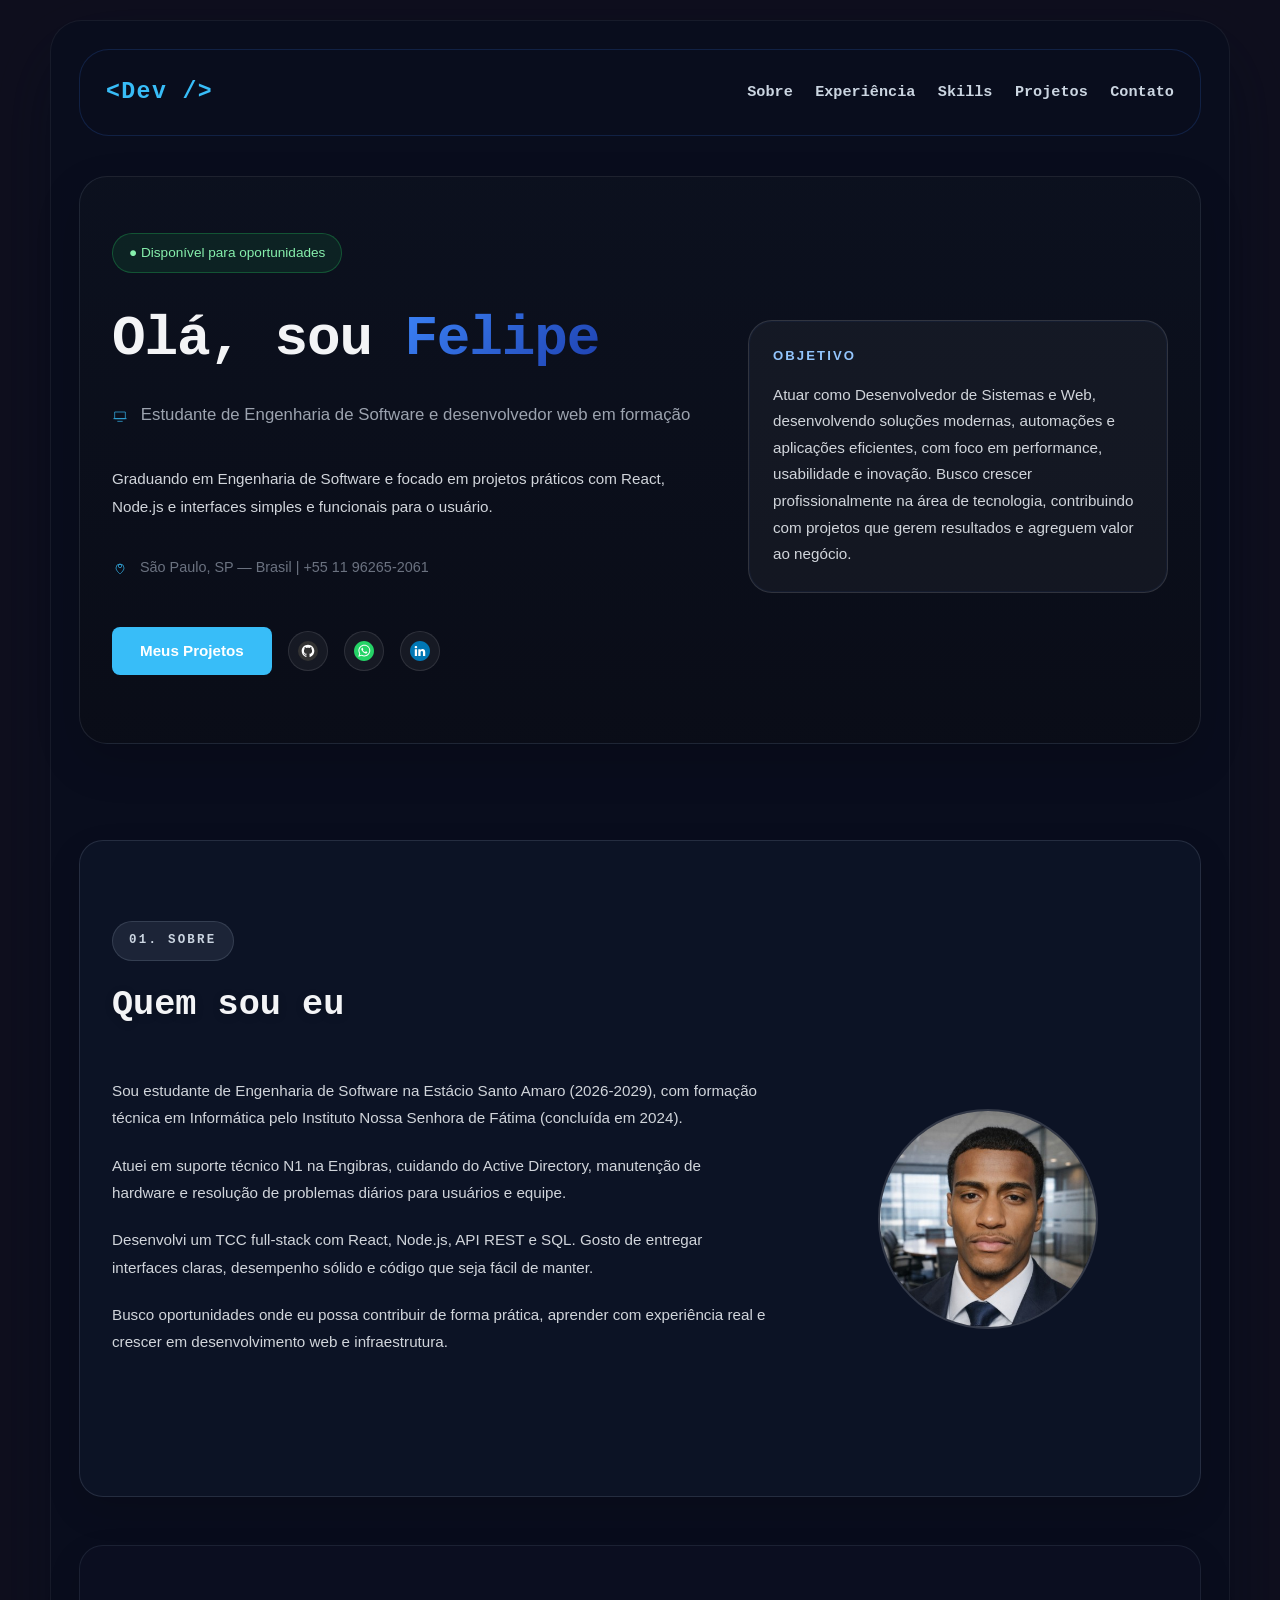
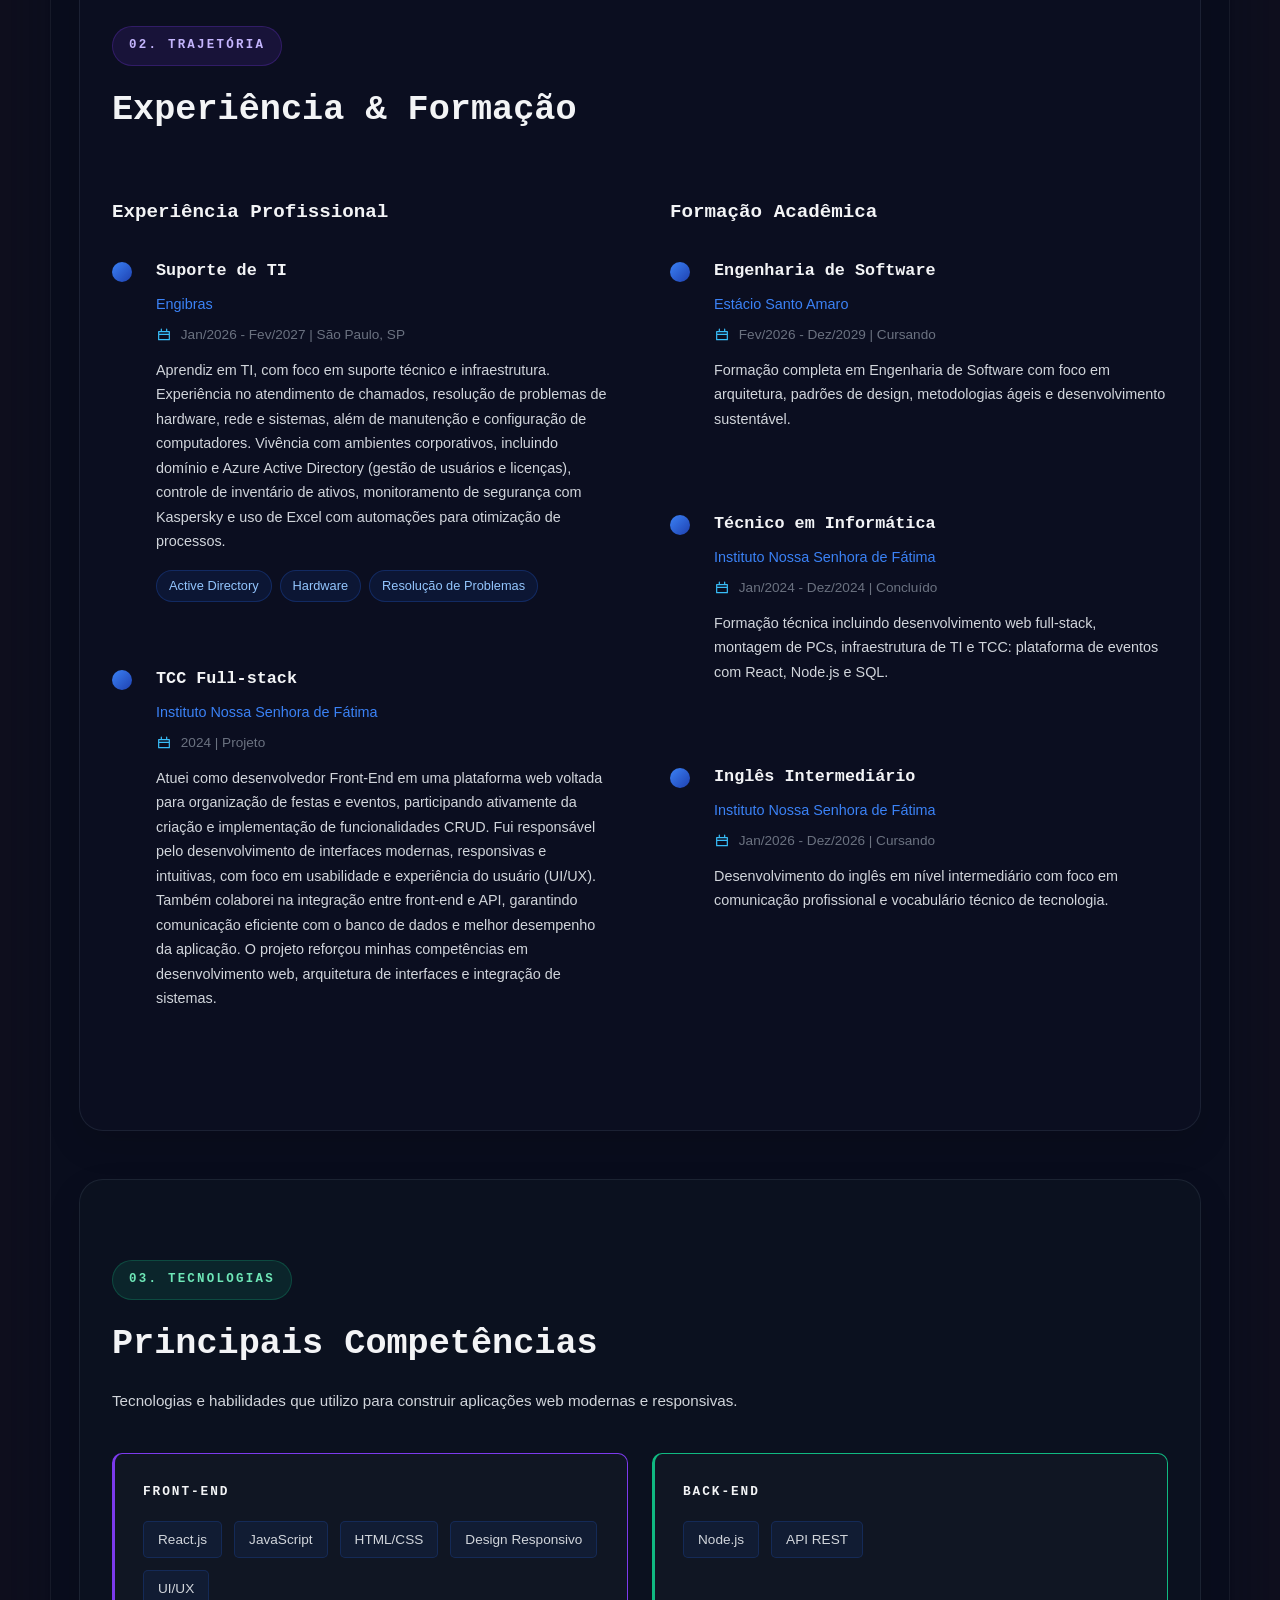
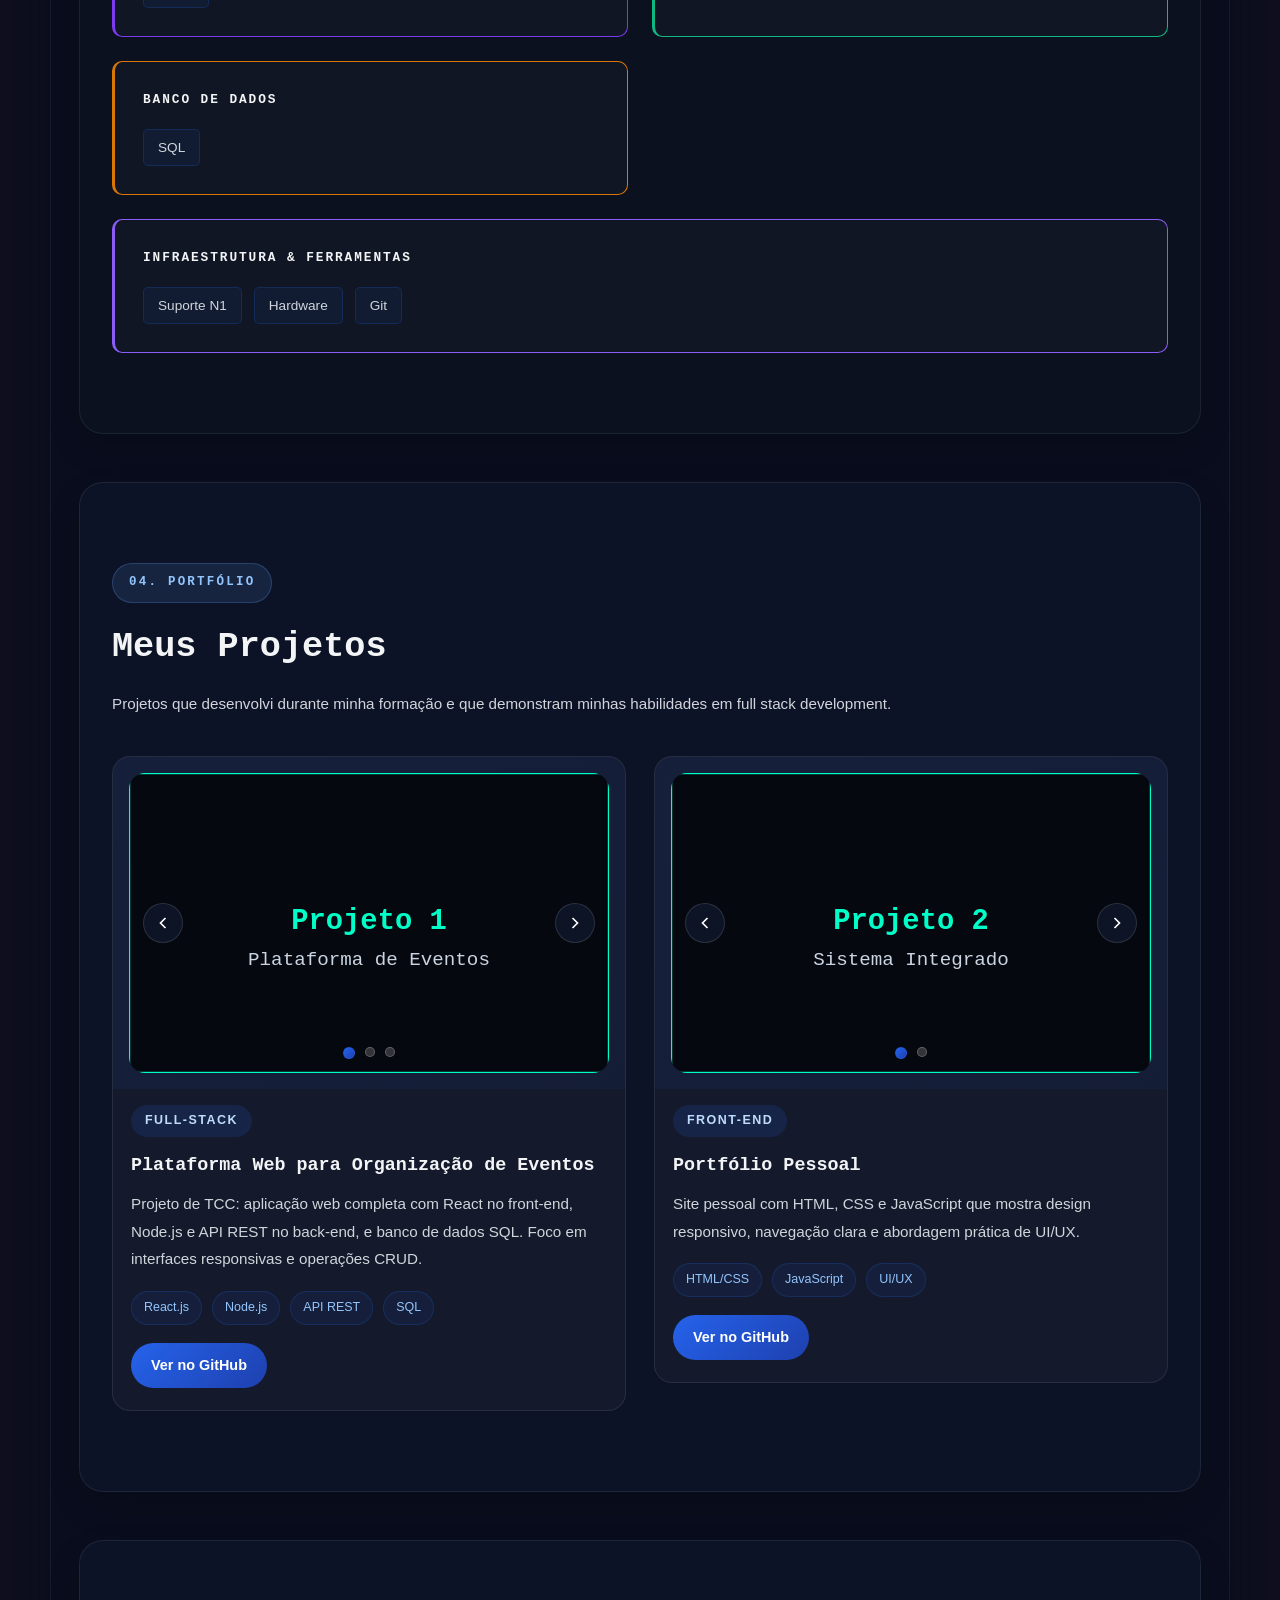
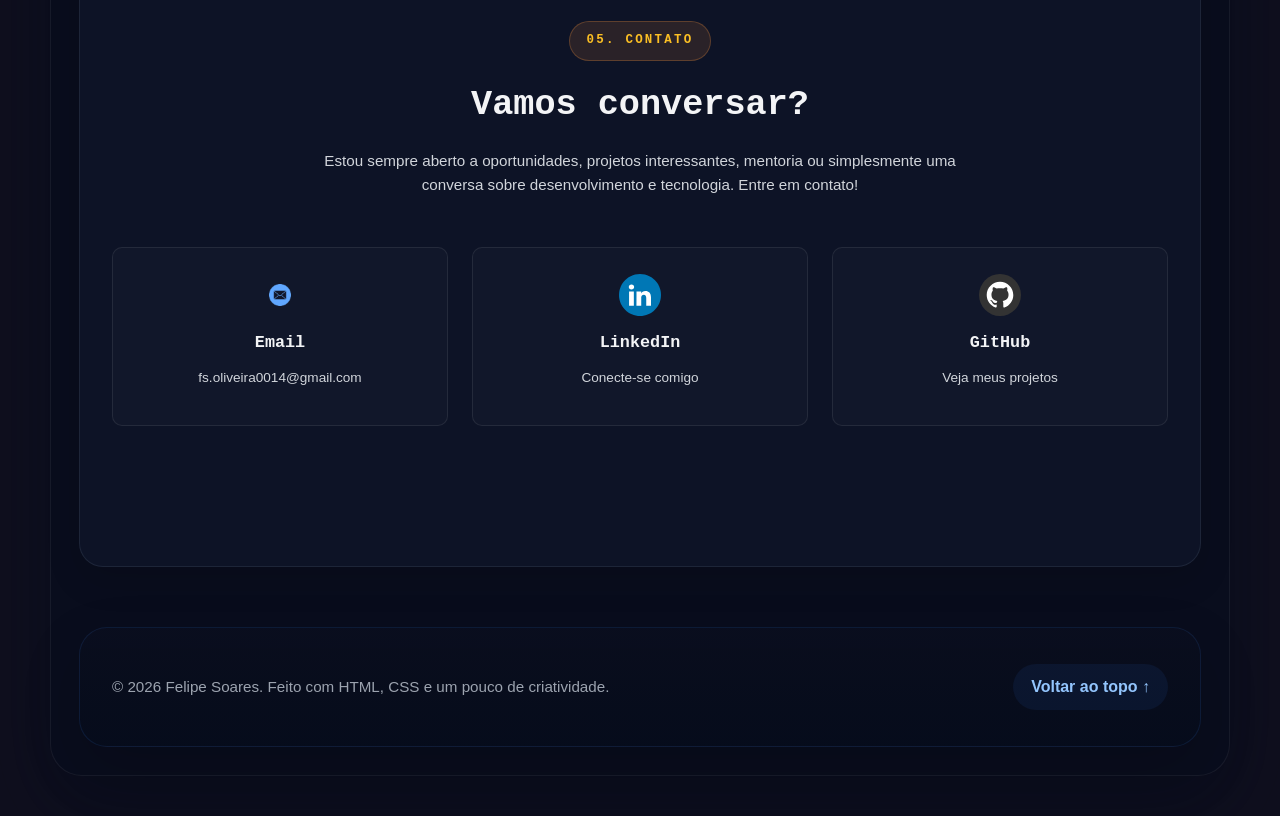
==== commit dd1652c3: "dev" ====
--- a/index.html
+++ b/index.html
@@ -5,7 +5,7 @@
     <meta charset="UTF-8">
     <meta name="viewport" content="width=device-width, initial-scale=1.0">
     <link rel="stylesheet" href="./index.css">
-    <title>Felipe Soares | Portfólio</title>
+    <title>Felipe Soares - IT Student | JavaScript, ReactJS | NodeJS | SQL | IT Infrastructure</title>
 </head>
 
 <body>
@@ -14,7 +14,7 @@
 
         <header class="topo">
             <div class="header-brand">
-                <a class="logo" href="#home">&lt;Felipe /&gt;</a>
+                <a class="logo" href="#home">&lt;Dev /&gt;</a>
             </div>
             <nav class="nav-menu">
                 <a href="#sobre">Sobre</a>
@@ -76,7 +76,7 @@
                 </aside>
             </section>
 
-            <!-- SEÇÃO 01. SOBRE -->
+            <!-- SEÇÃO SOBRE -->
             <section id="sobre" class="section-sobre">
                 <div class="section-label">01. sobre</div>
                 <h2>Quem sou eu</h2>
@@ -101,7 +101,7 @@
 
             </section>
 
-            <!-- SEÇÃO 02. TRAJETÓRIA -->
+            <!-- SEÇÃO TRAJETÓRIA -->
             <section id="trajetoria" class="section-trajetoria">
                 <div class="section-label">02. trajetória</div>
                 <h2>Experiência & Formação</h2>
@@ -201,7 +201,7 @@
                 </div>
             </section>
 
-            <!-- SEÇÃO 03. SKILLS -->
+            <!-- SEÇÃO SKILLS -->
             <section id="skills" class="section-skills">
                 <div class="section-label">03. tecnologias</div>
                 <h2>Principais Competências</h2>
@@ -246,7 +246,7 @@
                 </div>
             </section>
 
-            <!-- SEÇÃO 04. PROJETOS -->
+            <!-- SEÇÃO PROJETOS -->
             <section id="projetos" class="section-projetos">
                 <div class="section-label">04. portfólio</div>
                 <h2>Meus Projetos</h2>
@@ -348,7 +348,7 @@
                 </div>
             </section>
 
-            <!-- SEÇÃO 05. CONTATO -->
+            <!-- SEÇÃO CONTATO -->
             <section id="contato" class="section-contato">
                 <div class="section-label">05. contato</div>
                 <h2>Vamos conversar?</h2>
--- a/index.css
+++ b/index.css
@@ -1,5 +1,4 @@
 :root {
-    /* Tema escuro */
     color: #d1d5db;
     background: #0f0f1e;
     font-family: -apple-system, BlinkMacSystemFont, 'Segoe UI', Roboto, sans-serif;
@@ -1224,7 +1223,7 @@
     text-align: center;
 }
 
-/* RESPONSIVE */
+/* RESPONSIVIDADE */
 @media (max-width: 768px) {
     .hero-section {
         grid-template-columns: 1fr;
